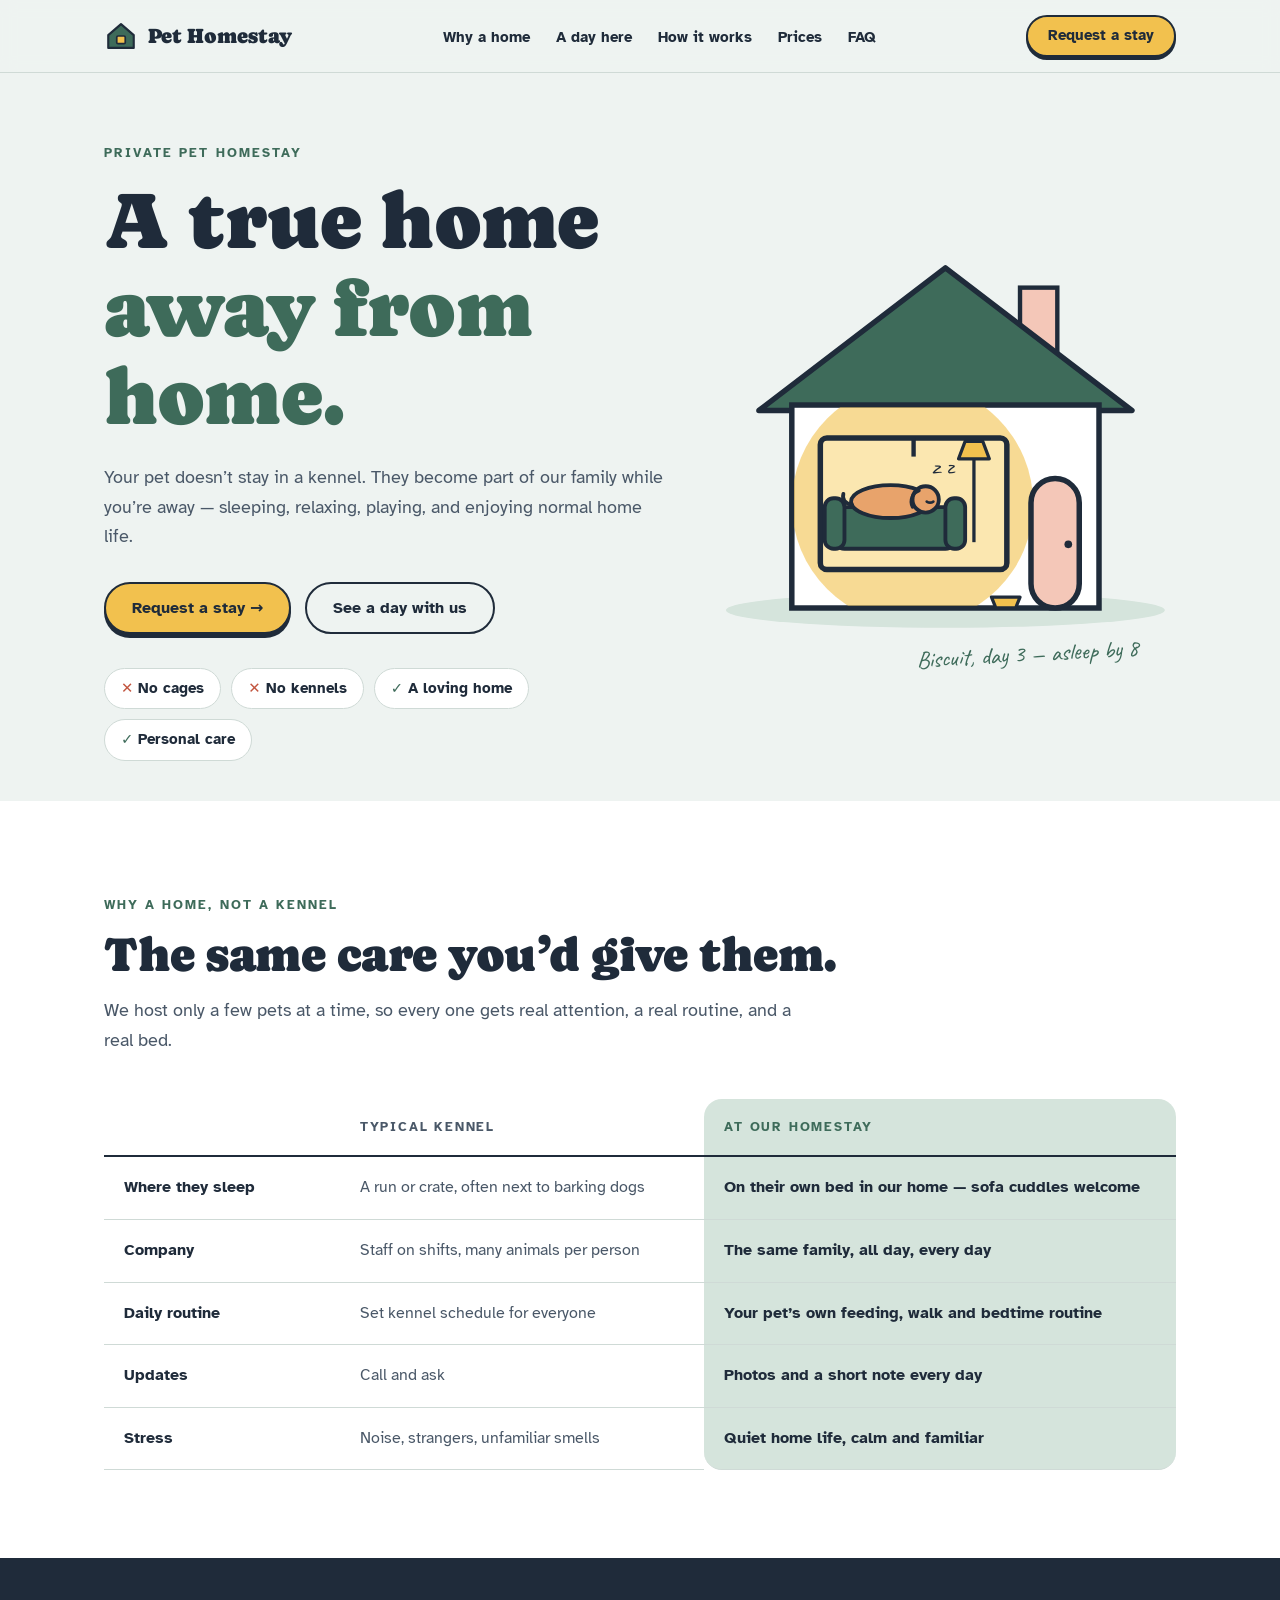
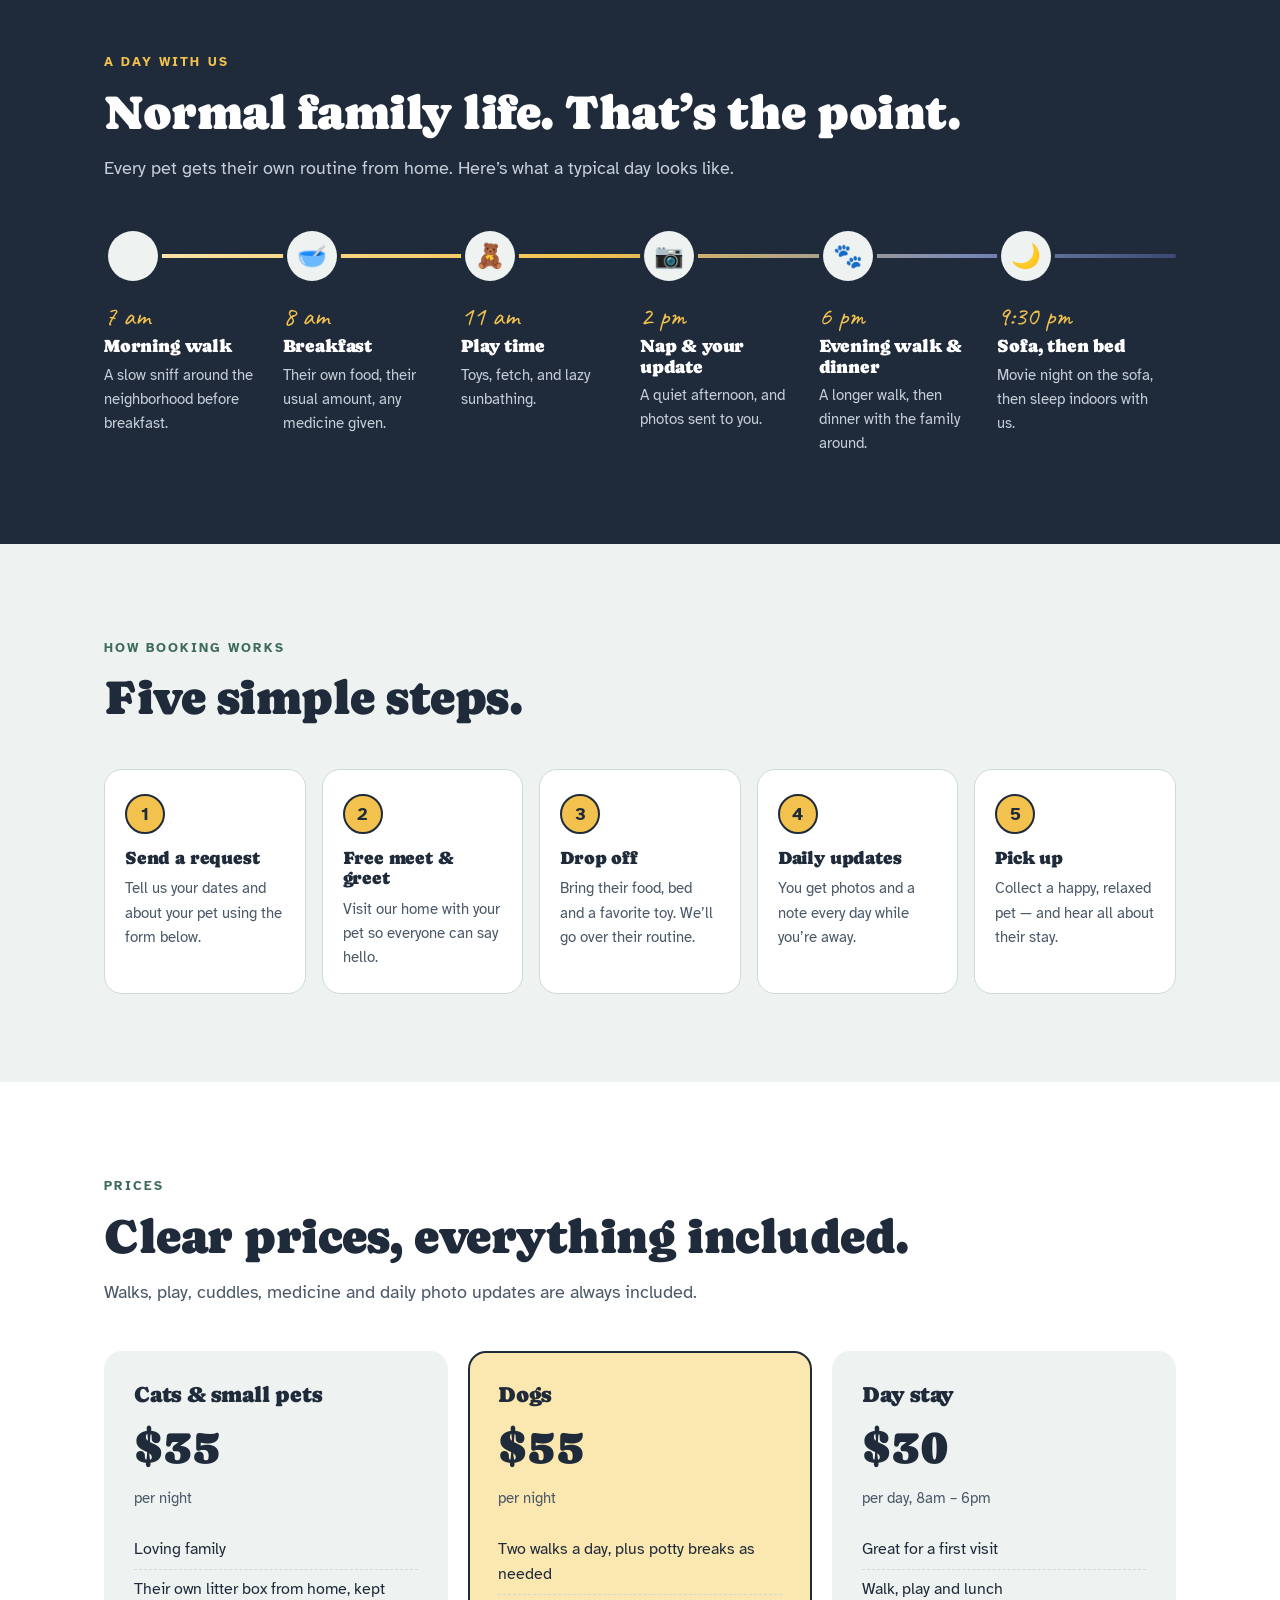
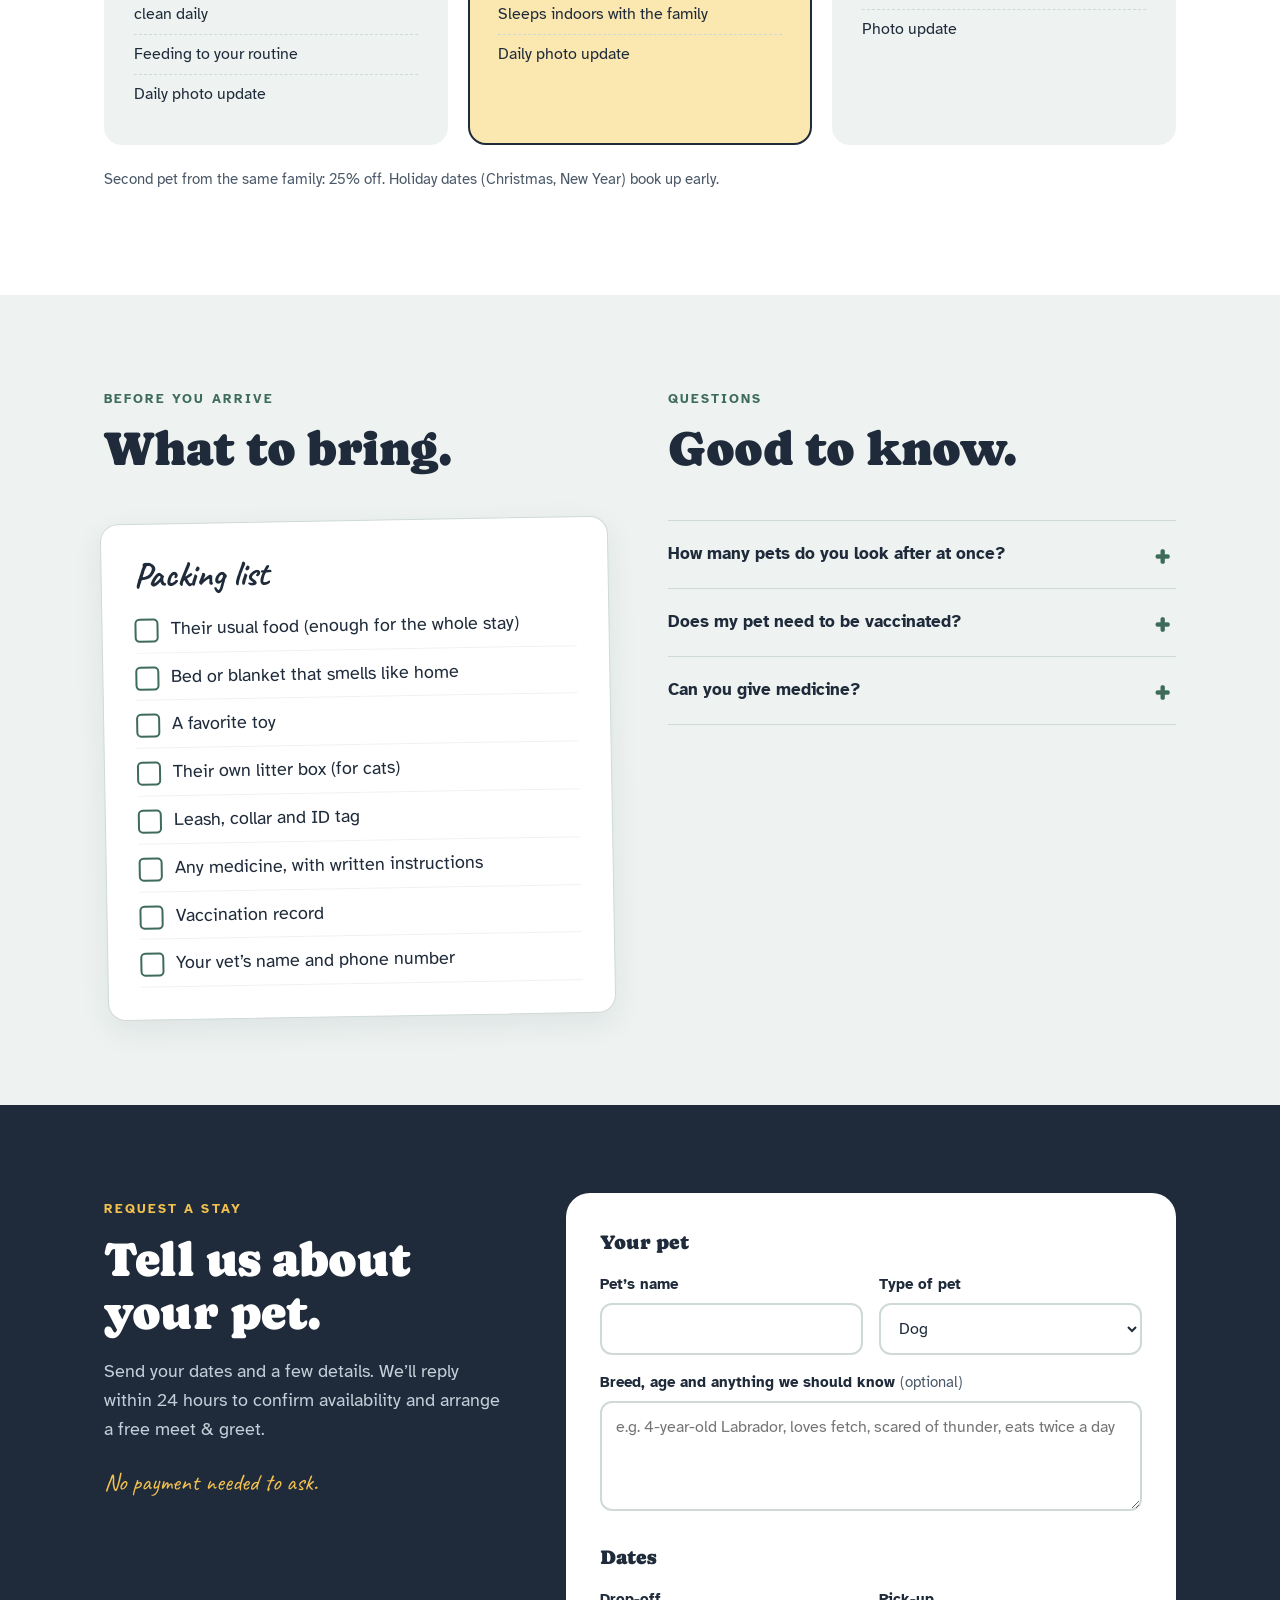
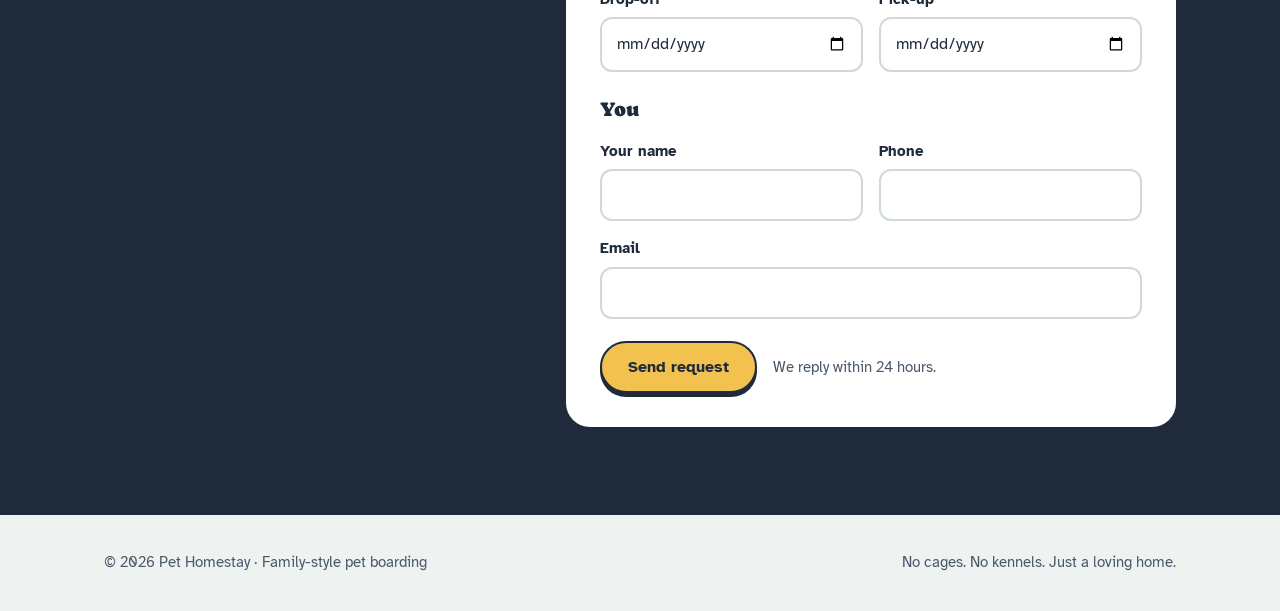
==== index.html @ 9603523a "Launch Pet Homestay website Co-Authored-By: Claude Opus 5 <noreply@anthropic.com>" ====
<!DOCTYPE html>
<html lang="en">
<head>
<meta charset="UTF-8">
<meta name="viewport" content="width=device-width, initial-scale=1">
<title>Private Pet Homestay — a true home away from home</title>
<meta name="description" content="Family-style pet boarding. No cages, no kennels — your pet stays in our home, sleeps on the sofa, and joins our family life while you're away.">
<link rel="preconnect" href="https://fonts.googleapis.com">
<link rel="preconnect" href="https://fonts.gstatic.com" crossorigin>
<link href="https://fonts.googleapis.com/css2?family=Caprasimo&family=Atkinson+Hyperlegible:ital,wght@0,400;0,700;1,400&family=Caveat:wght@500;700&display=swap" rel="stylesheet">
<style>
  :root {
    --mist: #EEF3F1;      /* page background, soft morning light */
    --white: #FFFFFF;
    --ink: #1F2B3A;       /* evening navy, text */
    --ink-soft: #4A5868;
    --lamp: #F2C14E;      /* warm lamp glow, the one bright accent */
    --lamp-soft: #FBE7B0;
    --sofa: #3E6B5A;      /* living-room green */
    --sofa-soft: #D5E4DC;
    --blush: #F4C7B8;
    --line: #CFDAD6;

    --display: "Caprasimo", Georgia, serif;
    --body: "Atkinson Hyperlegible", system-ui, sans-serif;
    --hand: "Caveat", cursive;

    --radius: 18px;
    --max: 1120px;
  }

  * { box-sizing: border-box; }
  html { scroll-behavior: smooth; }
  body {
    margin: 0;
    background: var(--mist);
    color: var(--ink);
    font-family: var(--body);
    font-size: 18px;
    line-height: 1.6;
    -webkit-font-smoothing: antialiased;
  }
  img, svg { display: block; max-width: 100%; }
  a { color: var(--sofa); }
  a:focus-visible, button:focus-visible, input:focus-visible, select:focus-visible,
  textarea:focus-visible, summary:focus-visible {
    outline: 3px solid var(--lamp);
    outline-offset: 3px;
    border-radius: 6px;
  }

  .wrap { max-width: var(--max); margin: 0 auto; padding: 0 24px; }

  h1, h2, h3 { font-family: var(--display); font-weight: 400; line-height: 1.1; margin: 0; letter-spacing: -0.01em; }
  h2 { font-size: clamp(2rem, 4.2vw, 3rem); }
  h3 { font-size: 1.35rem; }
  .eyebrow {
    display: inline-block;
    font-size: 0.8rem;
    font-weight: 700;
    letter-spacing: 0.16em;
    text-transform: uppercase;
    color: var(--sofa);
    margin-bottom: 14px;
  }
  .lede { font-size: 1.15rem; color: var(--ink-soft); max-width: 60ch; }
  .note { font-family: var(--hand); font-size: 1.5rem; color: var(--sofa); line-height: 1.2; }

  /* ---------- buttons ---------- */
  .btn {
    display: inline-flex; align-items: center; gap: 10px;
    font: 700 1rem/1 var(--body);
    padding: 16px 26px;
    border-radius: 999px;
    border: 2px solid var(--ink);
    text-decoration: none;
    cursor: pointer;
    transition: transform .15s ease, box-shadow .15s ease;
  }
  .btn-primary { background: var(--lamp); color: var(--ink); box-shadow: 0 4px 0 var(--ink); }
  .btn-primary:hover { transform: translateY(-2px); box-shadow: 0 6px 0 var(--ink); }
  .btn-primary:active { transform: translateY(2px); box-shadow: 0 2px 0 var(--ink); }
  .btn-quiet { background: transparent; color: var(--ink); }
  .btn-quiet:hover { background: var(--white); }

  /* ---------- nav ---------- */
  header.site {
    position: sticky; top: 0; z-index: 20;
    background: color-mix(in srgb, var(--mist) 92%, transparent);
    backdrop-filter: blur(8px);
    border-bottom: 1px solid var(--line);
  }
  .nav { display: flex; align-items: center; justify-content: space-between; height: 72px; gap: 16px; }
  .brand { display: flex; align-items: center; gap: 10px; text-decoration: none; color: var(--ink); }
  .brand-mark { width: 34px; height: 34px; }
  .brand-name { font-family: var(--display); font-size: 1.3rem; line-height: 1; }
  .nav-links { display: flex; gap: 26px; list-style: none; margin: 0; padding: 0; }
  .nav-links a { color: var(--ink); text-decoration: none; font-weight: 700; font-size: 0.95rem; }
  .nav-links a:hover { color: var(--sofa); }
  .nav .btn { padding: 11px 20px; font-size: 0.95rem; box-shadow: 0 3px 0 var(--ink); }

  /* ---------- hero ---------- */
  .hero { padding: 64px 0 40px; }
  .hero-grid { display: grid; grid-template-columns: 1.1fr 0.9fr; gap: 48px; align-items: center; }
  .hero h1 { font-size: clamp(2.6rem, 6.4vw, 5rem); margin-bottom: 22px; }
  .hero h1 em { font-style: normal; color: var(--sofa); }
  .hero .lede { margin: 0 0 30px; }
  .hero-actions { display: flex; flex-wrap: wrap; gap: 14px; margin-bottom: 34px; }
  .promises { display: flex; flex-wrap: wrap; gap: 10px; list-style: none; padding: 0; margin: 0; }
  .promises li {
    background: var(--white); border: 1px solid var(--line);
    border-radius: 999px; padding: 8px 16px; font-weight: 700; font-size: 0.92rem;
  }
  .promises li::before { content: "✕ "; color: #C2553F; }
  .promises li.yes::before { content: "✓ "; color: var(--sofa); }

  .house { position: relative; }
  .house svg { width: 100%; height: auto; }
  .house .caption {
    margin: 4px 8% 0 0; text-align: right;
    transform: rotate(-3deg);
  }
  .glow { animation: glow 5s ease-in-out infinite; }
  @keyframes glow { 0%,100% { opacity: .55; } 50% { opacity: .85; } }
  .smoke circle { animation: rise 6s linear infinite; opacity: 0; }
  .smoke circle:nth-child(2) { animation-delay: 2s; }
  .smoke circle:nth-child(3) { animation-delay: 4s; }
  @keyframes rise {
    0% { transform: translate(0, 0) scale(.6); opacity: 0; }
    20% { opacity: .5; }
    100% { transform: translate(14px, -60px) scale(1.4); opacity: 0; }
  }
  .breath { transform-origin: 50% 100%; transform-box: fill-box; animation: breath 3.4s ease-in-out infinite; }
  @keyframes breath { 0%,100% { transform: scaleY(1); } 50% { transform: scaleY(1.05); } }

  /* ---------- sections ---------- */
  section { padding: 88px 0; scroll-margin-top: 72px; }
  .section-head { margin-bottom: 44px; }
  .section-head .lede { margin-top: 14px; }
  .band-white { background: var(--white); }
  .band-ink { background: var(--ink); color: var(--mist); }
  .band-ink .eyebrow { color: var(--lamp); }
  .band-ink .lede { color: #C4CFD9; }

  /* kennel vs home comparison */
  .compare { width: 100%; border-collapse: separate; border-spacing: 0; font-size: 1rem; }
  .compare th, .compare td { padding: 18px 20px; text-align: left; vertical-align: top; border-bottom: 1px solid var(--line); }
  .compare thead th { font-size: 0.8rem; letter-spacing: .14em; text-transform: uppercase; color: var(--ink-soft); border-bottom: 2px solid var(--ink); }
  .compare thead th.us { color: var(--sofa); }
  .compare tbody th { font-weight: 700; width: 22%; }
  .compare td.them { color: var(--ink-soft); width: 34%; }
  .compare td.us { background: var(--sofa-soft); font-weight: 700; }
  .compare tr:last-child td.us { border-radius: 0 0 var(--radius) var(--radius); }
  .compare thead th.us { background: var(--sofa-soft); border-radius: var(--radius) var(--radius) 0 0; }

  /* a day here — timeline */
  .day { position: relative; list-style: none; margin: 0; padding: 0; display: grid; grid-template-columns: repeat(6, 1fr); gap: 0; }
  .day::before {
    content: ""; position: absolute; left: 0; right: 0; top: 27px; height: 4px;
    background: linear-gradient(90deg, var(--lamp-soft), var(--lamp) 45%, #7C8BB5 80%, #3B4A73);
    border-radius: 4px;
  }
  .day li { position: relative; padding: 0 14px 0 0; }
  .day .dot {
    width: 58px; height: 58px; border-radius: 50%;
    background: var(--ink); border: 4px solid var(--ink);
    display: grid; place-items: center; font-size: 1.5rem; position: relative; z-index: 1;
    margin-bottom: 18px;
  }
  .day .dot span { width: 100%; height: 100%; border-radius: 50%; background: var(--mist); display: grid; place-items: center; }
  .day time { display: block; font-family: var(--hand); font-size: 1.7rem; color: var(--lamp); line-height: 1; margin-bottom: 6px; }
  .day h3 { font-size: 1.15rem; margin-bottom: 6px; color: var(--white); }
  .day p { margin: 0; font-size: 0.95rem; color: #C4CFD9; }

  /* steps */
  .steps { list-style: none; margin: 0; padding: 0; display: grid; grid-template-columns: repeat(5, 1fr); gap: 16px; counter-reset: step; }
  .steps li {
    counter-increment: step;
    background: var(--white); border: 1px solid var(--line); border-radius: var(--radius);
    padding: 24px 20px;
  }
  .steps li::before {
    content: counter(step);
    display: grid; place-items: center;
    width: 36px; height: 36px; border-radius: 50%;
    background: var(--lamp); border: 2px solid var(--ink);
    font-weight: 700; margin-bottom: 14px;
  }
  .steps h3 { font-size: 1.15rem; margin-bottom: 8px; }
  .steps p { margin: 0; font-size: 0.95rem; color: var(--ink-soft); }

  /* pricing */
  .prices { display: grid; grid-template-columns: repeat(3, 1fr); gap: 20px; }
  .price {
    background: var(--mist); border-radius: var(--radius); padding: 30px 28px;
    border: 2px solid transparent;
  }
  .price.featured { background: var(--lamp-soft); border-color: var(--ink); }
  .price h3 { margin-bottom: 6px; }
  .price .amount { font-family: var(--display); font-size: 3rem; line-height: 1; margin: 16px 0 4px; }
  .price .per { color: var(--ink-soft); font-size: 0.95rem; }
  .price ul { padding: 0; margin: 20px 0 0; list-style: none; font-size: 0.97rem; }
  .price li { padding: 7px 0; border-top: 1px dashed var(--line); }
  .price li:first-child { border-top: 0; }
  .price-foot { margin-top: 22px; color: var(--ink-soft); font-size: 0.95rem; }

  /* packing + faq */
  .two-col { display: grid; grid-template-columns: 1fr 1fr; gap: 56px; align-items: start; }
  .pack {
    background: var(--white); border-radius: var(--radius); padding: 32px;
    border: 1px solid var(--line);
    transform: rotate(-1deg);
    box-shadow: 0 10px 30px rgba(31,43,58,.08);
  }
  .pack h3 { font-family: var(--hand); font-size: 2.2rem; font-weight: 700; margin-bottom: 10px; }
  .pack ul { list-style: none; padding: 0; margin: 0; }
  .pack li { display: flex; gap: 12px; padding: 9px 0; border-bottom: 1px solid var(--mist); }
  .pack li::before { content: ""; flex: none; width: 20px; height: 20px; margin-top: 4px; border: 2px solid var(--sofa); border-radius: 5px; }

  details { border-bottom: 1px solid var(--line); }
  details:first-of-type { border-top: 1px solid var(--line); }
  summary {
    list-style: none; cursor: pointer; padding: 20px 40px 20px 0; position: relative;
    font-weight: 700; font-size: 1.05rem;
  }
  summary::-webkit-details-marker { display: none; }
  summary::after {
    content: "+"; position: absolute; right: 6px; top: 14px;
    font-family: var(--display); font-size: 1.7rem; color: var(--sofa); transition: transform .2s;
  }
  details[open] summary::after { transform: rotate(45deg); }
  details p { margin: 0 0 20px; color: var(--ink-soft); }

  /* booking form */
  .book-grid { display: grid; grid-template-columns: 0.8fr 1.2fr; gap: 56px; align-items: start; }
  .book-aside p { color: #C4CFD9; }
  form.request {
    background: var(--white); color: var(--ink);
    border-radius: 24px; padding: 34px;
  }
  fieldset { border: 0; padding: 0; margin: 0 0 22px; }
  legend { font-family: var(--display); font-size: 1.25rem; margin-bottom: 14px; padding: 0; }
  .fields { display: grid; grid-template-columns: 1fr 1fr; gap: 16px; }
  .fields .full { grid-column: 1 / -1; }
  label { display: block; font-weight: 700; font-size: 0.92rem; margin-bottom: 6px; }
  label .opt { font-weight: 400; color: var(--ink-soft); }
  input, select, textarea {
    width: 100%; font: 400 1rem/1.4 var(--body); color: var(--ink);
    padding: 13px 14px; border: 2px solid var(--line); border-radius: 12px; background: var(--white);
  }
  input:hover, select:hover, textarea:hover { border-color: #AFC0BA; }
  input:focus, select:focus, textarea:focus { border-color: var(--sofa); outline: none; }
  textarea { min-height: 110px; resize: vertical; }
  .form-foot { display: flex; flex-wrap: wrap; align-items: center; gap: 16px; }
  .form-foot small { color: var(--ink-soft); }
  .error { color: #B23A25; font-size: 0.9rem; margin-top: 6px; display: none; }
  .invalid .error { display: block; }
  .invalid input { border-color: #B23A25; }
  .send-error { color: #B23A25; font-weight: 700; margin: 14px 0 0; }
  .send-error:empty { display: none; }
  .btn:disabled { opacity: .6; cursor: wait; }
  .sent { display: none; text-align: center; padding: 30px 10px; }
  .sent h3 { font-size: 1.8rem; margin-bottom: 10px; }
  .sent p { color: var(--ink-soft); }

  footer.site { padding: 36px 0; font-size: 0.92rem; color: var(--ink-soft); }
  .foot { display: flex; flex-wrap: wrap; justify-content: space-between; gap: 12px; }

  /* ---------- responsive ---------- */
  @media (max-width: 960px) {
    .nav-links { display: none; }
    .hero-grid, .two-col, .book-grid { grid-template-columns: 1fr; }
    .house { max-width: 460px; margin: 0 auto; }
    .steps { grid-template-columns: 1fr 1fr; }
    .prices { grid-template-columns: 1fr; }
    .day { grid-template-columns: 1fr; gap: 26px; }
    .day::before { left: 27px; right: auto; top: 0; bottom: 0; width: 4px; height: auto;
      background: linear-gradient(180deg, var(--lamp-soft), var(--lamp) 45%, #7C8BB5 80%, #3B4A73); }
    .day li { display: grid; grid-template-columns: 58px 1fr; column-gap: 20px; padding: 0; }
    .day .dot { grid-row: span 3; margin: 0; }
  }
  @media (max-width: 620px) {
    body { font-size: 17px; }
    .wrap { padding: 0 16px; }
    section { padding: 64px 0; }
    .hero { padding-top: 40px; }
    .steps { grid-template-columns: 1fr; }
    .fields { grid-template-columns: 1fr; }
    form.request { padding: 24px 18px; }
    .nav .btn { padding: 10px 16px; }
    .brand-name { font-size: 1.1rem; }
    .compare thead { display: none; }
    .compare, .compare tbody, .compare tr, .compare th, .compare td { display: block; width: 100% !important; }
    .compare tr { margin-bottom: 16px; border: 1px solid var(--line); border-radius: var(--radius); overflow: hidden; background: var(--white); }
    .compare tbody th { border-bottom: 0; padding-bottom: 4px; }
    .compare td { border-bottom: 0; padding-top: 8px; padding-bottom: 12px; }
    .compare td.them::before { content: "Kennel: "; font-weight: 700; }
    .compare td.us::before { content: "With us: "; }
    .compare tr:last-child td.us { border-radius: 0; }
  }
  @media (prefers-reduced-motion: reduce) {
    *, *::before, *::after { animation: none !important; transition: none !important; }
    html { scroll-behavior: auto; }
  }
</style>
</head>
<body>

<header class="site">
  <div class="wrap nav">
    <a class="brand" href="#top" aria-label="Private Pet Homestay, home">
      <svg class="brand-mark" viewBox="0 0 40 40" aria-hidden="true">
        <path d="M5 19 20 6l15 13v15H5z" fill="#3E6B5A" stroke="#1F2B3A" stroke-width="2.5" stroke-linejoin="round"/>
        <rect x="15" y="20" width="10" height="9" rx="1.5" fill="#F2C14E" stroke="#1F2B3A" stroke-width="2"/>
      </svg>
      <span class="brand-name">Pet Homestay</span>
    </a>
    <ul class="nav-links">
      <li><a href="#difference">Why a home</a></li>
      <li><a href="#day">A day here</a></li>
      <li><a href="#how">How it works</a></li>
      <li><a href="#prices">Prices</a></li>
      <li><a href="#faq">FAQ</a></li>
    </ul>
    <a class="btn btn-primary" href="#book">Request a stay</a>
  </div>
</header>

<main id="top">

  <!-- HERO -->
  <section class="hero">
    <div class="wrap hero-grid">
      <div>
        <span class="eyebrow">Private pet homestay</span>
        <h1>A true home <em>away from home.</em></h1>
        <p class="lede">Your pet doesn’t stay in a kennel. They become part of our family while you’re away — sleeping, relaxing, playing, and enjoying normal home life.</p>
        <div class="hero-actions">
          <a class="btn btn-primary" href="#book">Request a stay →</a>
          <a class="btn btn-quiet" href="#day">See a day with us</a>
        </div>
        <ul class="promises" aria-label="Our promises">
          <li>No cages</li>
          <li>No kennels</li>
          <li class="yes">A loving home</li>
          <li class="yes">Personal care</li>
        </ul>
      </div>

      <div class="house">
        <svg viewBox="0 0 420 380" role="img" aria-label="Illustration of a house at dusk with a lit window, and a dog asleep on the sofa inside">
          <!-- ground -->
          <ellipse cx="210" cy="352" rx="200" ry="16" fill="#D5E4DC"/>
          <!-- chimney + smoke -->
          <rect x="278" y="58" width="34" height="70" fill="#F4C7B8" stroke="#1F2B3A" stroke-width="4"/>
          <g class="smoke" fill="#FFFFFF">
            <circle cx="295" cy="46" r="10"/>
            <circle cx="295" cy="46" r="10"/>
            <circle cx="295" cy="46" r="10"/>
          </g>
          <!-- roof -->
          <path d="M40 170 210 40l170 130z" fill="#3E6B5A" stroke="#1F2B3A" stroke-width="5" stroke-linejoin="round"/>
          <!-- walls -->
          <rect x="70" y="165" width="280" height="185" fill="#FFFFFF" stroke="#1F2B3A" stroke-width="5"/>
          <!-- lamp glow -->
          <clipPath id="walls"><rect x="72" y="167" width="276" height="181"/></clipPath>
          <circle class="glow" clip-path="url(#walls)" cx="180" cy="255" r="110" fill="#F2C14E" opacity=".6"/>
          <!-- big window -->
          <rect x="96" y="195" width="170" height="120" rx="6" fill="#FBE7B0" stroke="#1F2B3A" stroke-width="5"/>
          <!-- lamp -->
          <line x1="236" y1="215" x2="236" y2="290" stroke="#1F2B3A" stroke-width="3"/>
          <path d="M222 214h28l-6-16h-16z" fill="#F2C14E" stroke="#1F2B3A" stroke-width="3" stroke-linejoin="round"/>
          <!-- sofa -->
          <rect x="108" y="258" width="112" height="38" rx="10" fill="#3E6B5A" stroke="#1F2B3A" stroke-width="3.5"/>
          <rect x="100" y="250" width="18" height="46" rx="8" fill="#3E6B5A" stroke="#1F2B3A" stroke-width="3.5"/>
          <rect x="210" y="250" width="18" height="46" rx="8" fill="#3E6B5A" stroke="#1F2B3A" stroke-width="3.5"/>
          <!-- sleeping dog -->
          <g class="breath">
            <ellipse cx="160" cy="253" rx="36" ry="15" fill="#E8A36B" stroke="#1F2B3A" stroke-width="3.5"/>
            <circle cx="192" cy="251" r="12" fill="#E8A36B" stroke="#1F2B3A" stroke-width="3.5"/>
            <path d="M186 243c-6 2-9 9-6 15" fill="none" stroke="#1F2B3A" stroke-width="3" stroke-linecap="round"/>
            <path d="M193 253q3 2 6 0" fill="none" stroke="#1F2B3A" stroke-width="2.5" stroke-linecap="round"/>
            <path d="M125 256q-10 -2 -8 -10" fill="none" stroke="#1F2B3A" stroke-width="3.5" stroke-linecap="round"/>
          </g>
          <text x="198" y="228" font-family="Caveat, cursive" font-size="22" fill="#1F2B3A">z z</text>
          <!-- window frame cross -->
          <line x1="181" y1="195" x2="181" y2="212" stroke="#1F2B3A" stroke-width="4"/>
          <!-- door -->
          <rect x="288" y="232" width="44" height="118" rx="22" fill="#F4C7B8" stroke="#1F2B3A" stroke-width="5"/>
          <circle cx="322" cy="292" r="3.5" fill="#1F2B3A"/>
          <!-- little bowl by the door -->
          <path d="M252 340h26l-4 10h-18z" fill="#F2C14E" stroke="#1F2B3A" stroke-width="3" stroke-linejoin="round"/>
        </svg>
        <p class="note caption">Biscuit, day 3 — asleep by 8</p>
      </div>
    </div>
  </section>

  <!-- DIFFERENCE -->
  <section id="difference" class="band-white">
    <div class="wrap">
      <div class="section-head">
        <span class="eyebrow">Why a home, not a kennel</span>
        <h2>The same care you’d give them.</h2>
        <p class="lede">We host only a few pets at a time, so every one gets real attention, a real routine, and a real bed.</p>
      </div>
      <table class="compare">
        <thead>
          <tr><th scope="col"></th><th scope="col">Typical kennel</th><th scope="col" class="us">At our homestay</th></tr>
        </thead>
        <tbody>
          <tr><th scope="row">Where they sleep</th><td class="them">A run or crate, often next to barking dogs</td><td class="us">On their own bed in our home — sofa cuddles welcome</td></tr>
          <tr><th scope="row">Company</th><td class="them">Staff on shifts, many animals per person</td><td class="us">The same family, all day, every day</td></tr>
          <tr><th scope="row">Daily routine</th><td class="them">Set kennel schedule for everyone</td><td class="us">Your pet’s own feeding, walk and bedtime routine</td></tr>
          <tr><th scope="row">Updates</th><td class="them">Call and ask</td><td class="us">Photos and a short note every day</td></tr>
          <tr><th scope="row">Stress</th><td class="them">Noise, strangers, unfamiliar smells</td><td class="us">Quiet home life, calm and familiar</td></tr>
        </tbody>
      </table>
    </div>
  </section>

  <!-- A DAY HERE -->
  <section id="day" class="band-ink">
    <div class="wrap">
      <div class="section-head">
        <span class="eyebrow">A day with us</span>
        <h2 style="color:#fff">Normal family life. That’s the point.</h2>
        <p class="lede">Every pet gets their own routine from home. Here’s what a typical day looks like.</p>
      </div>
      <ol class="day">
        <li><div class="dot"><span aria-hidden="true">☀️</span></div><time>7 am</time><h3>Morning walk</h3><p>A slow sniff around the neighborhood before breakfast.</p></li>
        <li><div class="dot"><span aria-hidden="true">🥣</span></div><time>8 am</time><h3>Breakfast</h3><p>Their own food, their usual amount, any medicine given.</p></li>
        <li><div class="dot"><span aria-hidden="true">🧸</span></div><time>11 am</time><h3>Play time</h3><p>Toys, fetch, and lazy sunbathing.</p></li>
        <li><div class="dot"><span aria-hidden="true">📷</span></div><time>2 pm</time><h3>Nap & your update</h3><p>A quiet afternoon, and photos sent to you.</p></li>
        <li><div class="dot"><span aria-hidden="true">🐾</span></div><time>6 pm</time><h3>Evening walk & dinner</h3><p>A longer walk, then dinner with the family around.</p></li>
        <li><div class="dot"><span aria-hidden="true">🌙</span></div><time>9:30 pm</time><h3>Sofa, then bed</h3><p>Movie night on the sofa, then sleep indoors with us.</p></li>
      </ol>
    </div>
  </section>

  <!-- HOW IT WORKS -->
  <section id="how">
    <div class="wrap">
      <div class="section-head">
        <span class="eyebrow">How booking works</span>
        <h2>Five simple steps.</h2>
      </div>
      <ol class="steps">
        <li><h3>Send a request</h3><p>Tell us your dates and about your pet using the form below.</p></li>
        <li><h3>Free meet & greet</h3><p>Visit our home with your pet so everyone can say hello.</p></li>
        <li><h3>Drop off</h3><p>Bring their food, bed and a favorite toy. We’ll go over their routine.</p></li>
        <li><h3>Daily updates</h3><p>You get photos and a note every day while you’re away.</p></li>
        <li><h3>Pick up</h3><p>Collect a happy, relaxed pet — and hear all about their stay.</p></li>
      </ol>
    </div>
  </section>

  <!-- PRICES -->
  <section id="prices" class="band-white">
    <div class="wrap">
      <div class="section-head">
        <span class="eyebrow">Prices</span>
        <h2>Clear prices, everything included.</h2>
        <p class="lede">Walks, play, cuddles, medicine and daily photo updates are always included.</p>
      </div>
      <div class="prices">
        <div class="price">
          <h3>Cats & small pets</h3>
          <p class="amount">$35</p>
          <p class="per">per night</p>
          <ul>
            <li>Loving family</li>
            <li>Their own litter box from home, kept clean daily</li>
            <li>Feeding to your routine</li>
            <li>Daily photo update</li>
          </ul>
        </div>
        <div class="price featured">
          <h3>Dogs</h3>
          <p class="amount">$55</p>
          <p class="per">per night</p>
          <ul>
            <li>Two walks a day, plus potty breaks as needed</li>
            <li>Sleeps indoors with the family</li>
            <li>Daily photo update</li>
          </ul>
        </div>
        <div class="price">
          <h3>Day stay</h3>
          <p class="amount">$30</p>
          <p class="per">per day, 8am – 6pm</p>
          <ul>
            <li>Great for a first visit</li>
            <li>Walk, play and lunch</li>
            <li>Photo update</li>
          </ul>
        </div>
      </div>
      <p class="price-foot">Second pet from the same family: 25% off. Holiday dates (Christmas, New Year) book up early.</p>
    </div>
  </section>

  <!-- PACKING + FAQ -->
  <section id="faq">
    <div class="wrap two-col">
      <div>
        <div class="section-head">
          <span class="eyebrow">Before you arrive</span>
          <h2>What to bring.</h2>
        </div>
        <div class="pack">
          <h3>Packing list</h3>
          <ul>
            <li>Their usual food (enough for the whole stay)</li>
            <li>Bed or blanket that smells like home</li>
            <li>A favorite toy</li>
            <li>Their own litter box (for cats)</li>
            <li>Leash, collar and ID tag</li>
            <li>Any medicine, with written instructions</li>
            <li>Vaccination record</li>
            <li>Your vet’s name and phone number</li>
          </ul>
        </div>
      </div>

      <div>
        <div class="section-head">
          <span class="eyebrow">Questions</span>
          <h2>Good to know.</h2>
        </div>
        <details>
          <summary>How many pets do you look after at once?</summary>
          <p>Only a few, so each pet gets proper attention. We never overbook, which is why dates can fill up quickly.</p>
        </details>
        <details>
          <summary>Does my pet need to be vaccinated?</summary>
          <p>Yes. Dogs and cats need up-to-date core vaccines. Please bring the record to the meet & greet.</p>
        </details>
        <details>
          <summary>Can you give medicine?</summary>
          <p>Yes — tablets, drops and most routine medicine. Write down the dose and times and we’ll follow them exactly.</p>
        </details>
      </div>
    </div>
  </section>

  <!-- BOOK -->
  <section id="book" class="band-ink">
    <div class="wrap book-grid">
      <div class="book-aside">
        <span class="eyebrow">Request a stay</span>
        <h2 style="color:#fff">Tell us about your pet.</h2>
        <p>Send your dates and a few details. We’ll reply within 24 hours to confirm availability and arrange a free meet & greet.</p>
        <p class="note" style="color:var(--lamp)">No payment needed to ask.</p>
      </div>

      <form class="request" id="request-form" action="https://formspree.io/f/mzezzyql" method="POST" novalidate>
        <input type="hidden" name="_subject" id="fs-subject" value="New stay request">
        <input type="text" name="_gotcha" tabindex="-1" autocomplete="off" aria-hidden="true" style="position:absolute;left:-9999px">
        <div id="form-body">
          <fieldset>
            <legend>Your pet</legend>
            <div class="fields">
              <div><label for="pet-name">Pet’s name</label><input id="pet-name" name="Pet name" required autocomplete="off"><p class="error">Please add your pet’s name.</p></div>
              <div><label for="pet-type">Type of pet</label>
                <select id="pet-type" name="Pet type">
                  <option>Dog</option><option>Cat</option><option>Rabbit / small pet</option><option>Other</option>
                </select>
              </div>
              <div class="full"><label for="pet-about">Breed, age and anything we should know <span class="opt">(optional)</span></label>
                <textarea id="pet-about" name="About the pet" placeholder="e.g. 4-year-old Labrador, loves fetch, scared of thunder, eats twice a day"></textarea></div>
            </div>
          </fieldset>
          <fieldset>
            <legend>Dates</legend>
            <div class="fields">
              <div><label for="date-in">Drop-off</label><input id="date-in" name="Drop-off" type="date" required><p class="error">Choose a drop-off date.</p></div>
              <div><label for="date-out">Pick-up</label><input id="date-out" name="Pick-up" type="date" required><p class="error">Choose a pick-up date on or after drop-off.</p></div>
            </div>
          </fieldset>
          <fieldset>
            <legend>You</legend>
            <div class="fields">
              <div><label for="owner-name">Your name</label><input id="owner-name" name="Owner name" required autocomplete="name"><p class="error">Please add your name.</p></div>
              <div><label for="owner-phone">Phone</label><input id="owner-phone" name="Phone" type="tel" required autocomplete="tel"><p class="error">Please add a phone number.</p></div>
              <div class="full"><label for="owner-email">Email</label><input id="owner-email" name="email" type="email" required autocomplete="email"><p class="error">Please add a valid email address.</p></div>
            </div>
          </fieldset>
          <div class="form-foot">
            <button class="btn btn-primary" type="submit" id="send-btn">Send request</button>
            <small>We reply within 24 hours.</small>
          </div>
          <p class="send-error" id="send-error" role="alert"></p>
        </div>
        <div class="sent" id="form-sent" role="status" aria-live="polite">
          <h3>Request sent</h3>
          <p>Thanks! We’ve got your request and will reply within 24 hours to confirm availability and set up a meet &amp; greet.</p>
        </div>
      </form>
    </div>
  </section>
</main>

<footer class="site">
  <div class="wrap foot">
    <span>© <span id="year"></span> Pet Homestay · Family-style pet boarding</span>
    <span>No cages. No kennels. Just a loving home.</span>
  </div>
</footer>

<script>
  document.getElementById("year").textContent = new Date().getFullYear();

  const form = document.getElementById("request-form");
  const dateIn = document.getElementById("date-in");
  const dateOut = document.getElementById("date-out");
  const today = new Date().toISOString().split("T")[0];
  dateIn.min = today;
  dateOut.min = today;
  dateIn.addEventListener("change", () => { dateOut.min = dateIn.value || today; });

  form.addEventListener("submit", async (e) => {
    e.preventDefault();
    let firstBad = null;
    form.querySelectorAll("input[required]").forEach((input) => {
      let ok = input.checkValidity() && input.value.trim() !== "";
      if (input === dateOut && ok && dateIn.value && dateOut.value < dateIn.value) ok = false;
      input.parentElement.classList.toggle("invalid", !ok);
      if (!ok && !firstBad) firstBad = input;
    });
    if (firstBad) { firstBad.focus(); return; }

    const pet = document.getElementById("pet-name").value.trim();
    document.getElementById("fs-subject").value = `Stay request for ${pet}: ${dateIn.value} to ${dateOut.value}`;

    const btn = document.getElementById("send-btn");
    const sendError = document.getElementById("send-error");
    btn.disabled = true;
    btn.textContent = "Sending…";
    sendError.textContent = "";

    try {
      const res = await fetch(form.action, {
        method: "POST",
        body: new FormData(form),
        headers: { Accept: "application/json" }
      });
      if (!res.ok) {
        const data = await res.json().catch(() => ({}));
        throw new Error(data.errors ? data.errors.map((err) => err.message).join(" ") : "");
      }
      document.getElementById("form-body").style.display = "none";
      document.getElementById("form-sent").style.display = "block";
    } catch (err) {
      sendError.textContent = "Your request didn’t send. Check your connection and press Send request again." +
        (err.message ? " (" + err.message + ")" : "");
      btn.disabled = false;
      btn.textContent = "Send request";
    }
  });

  form.addEventListener("input", (e) => {
    if (e.target.parentElement.classList.contains("invalid") && e.target.checkValidity()) {
      e.target.parentElement.classList.remove("invalid");
    }
  });
</script>
</body>
</html>
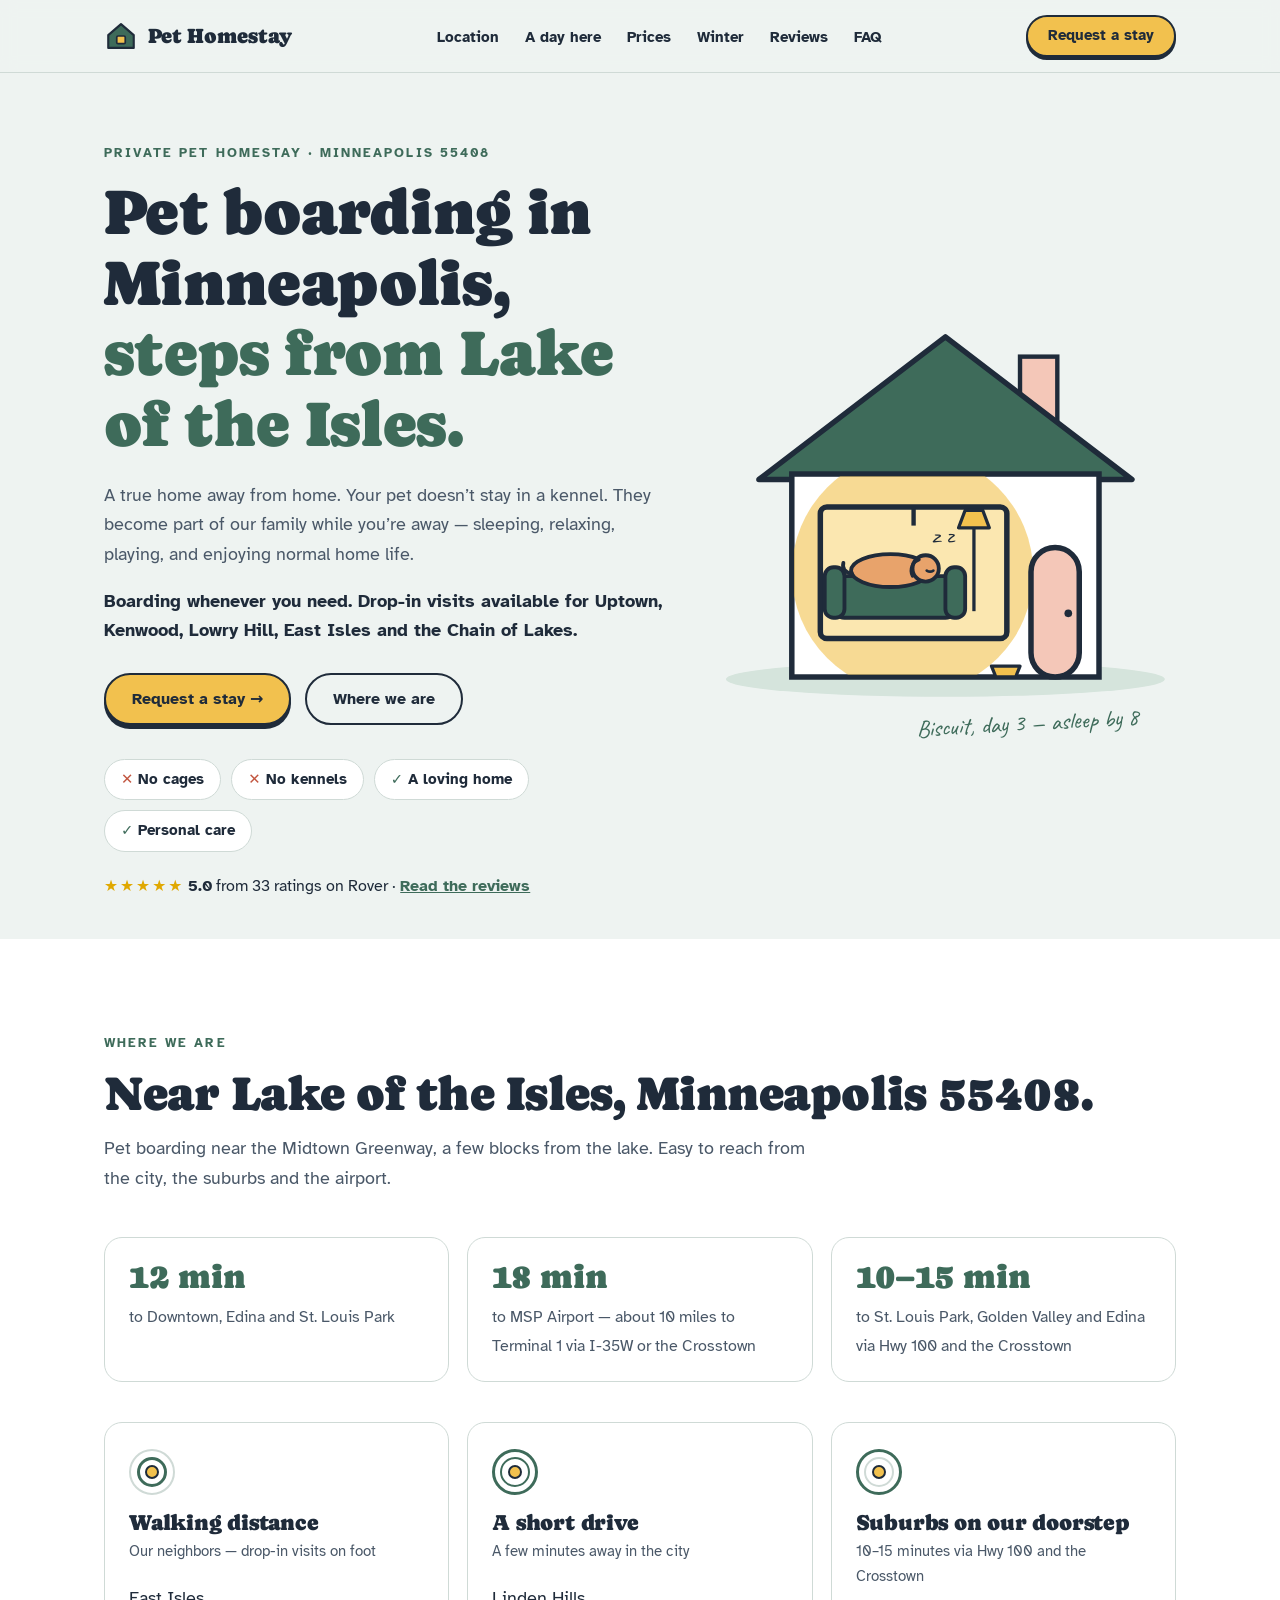
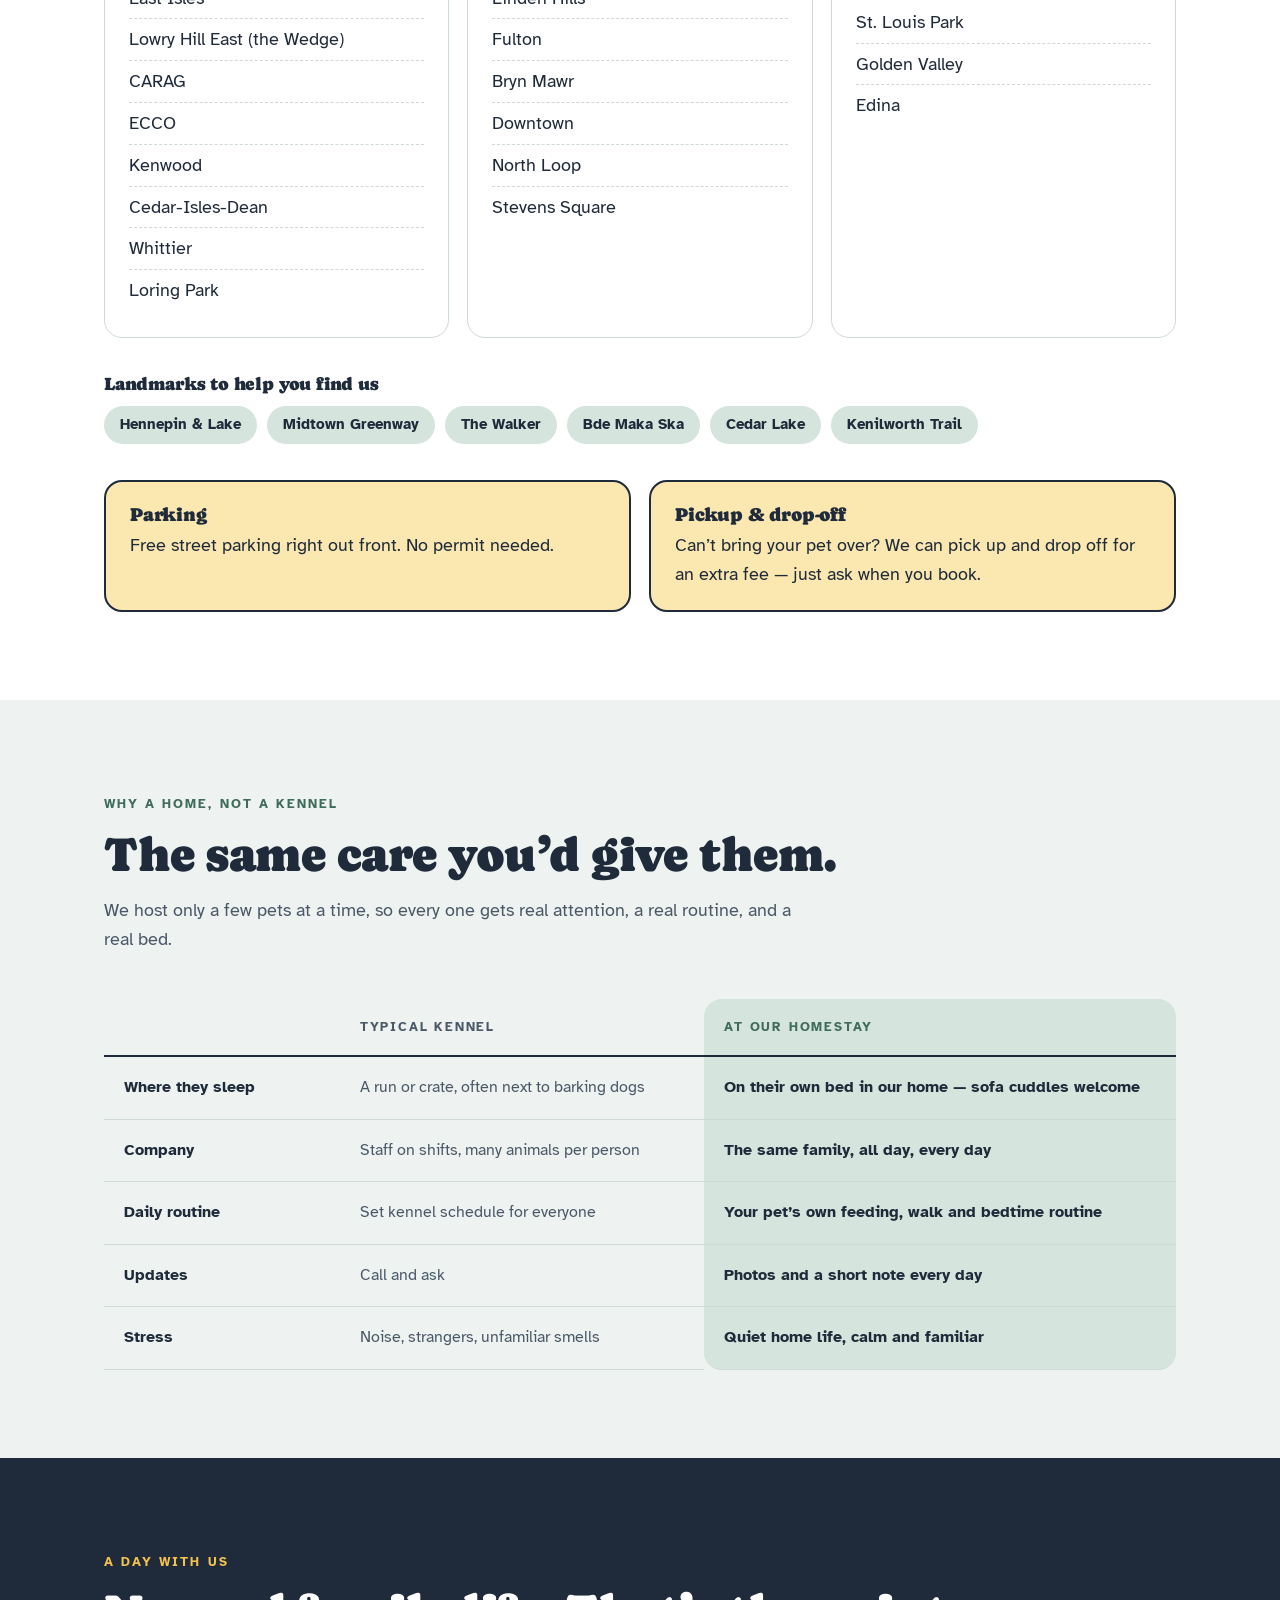
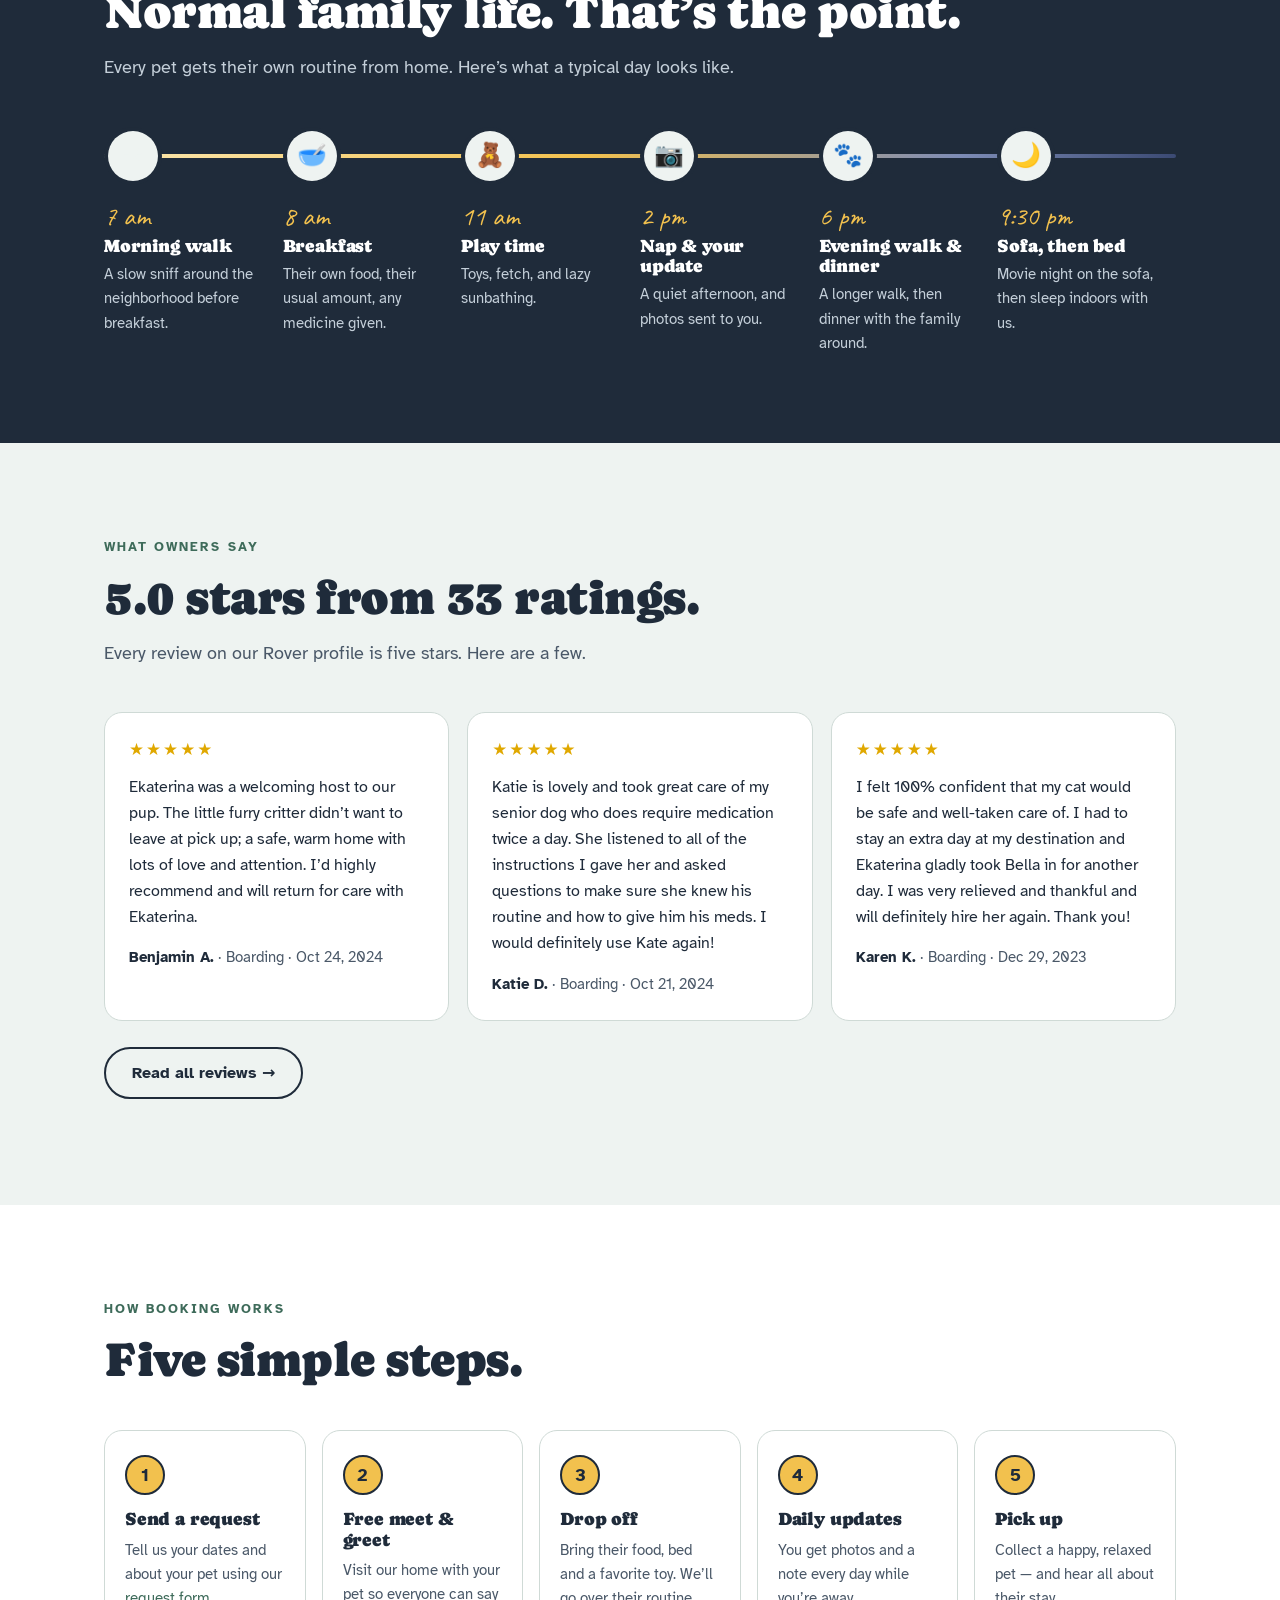
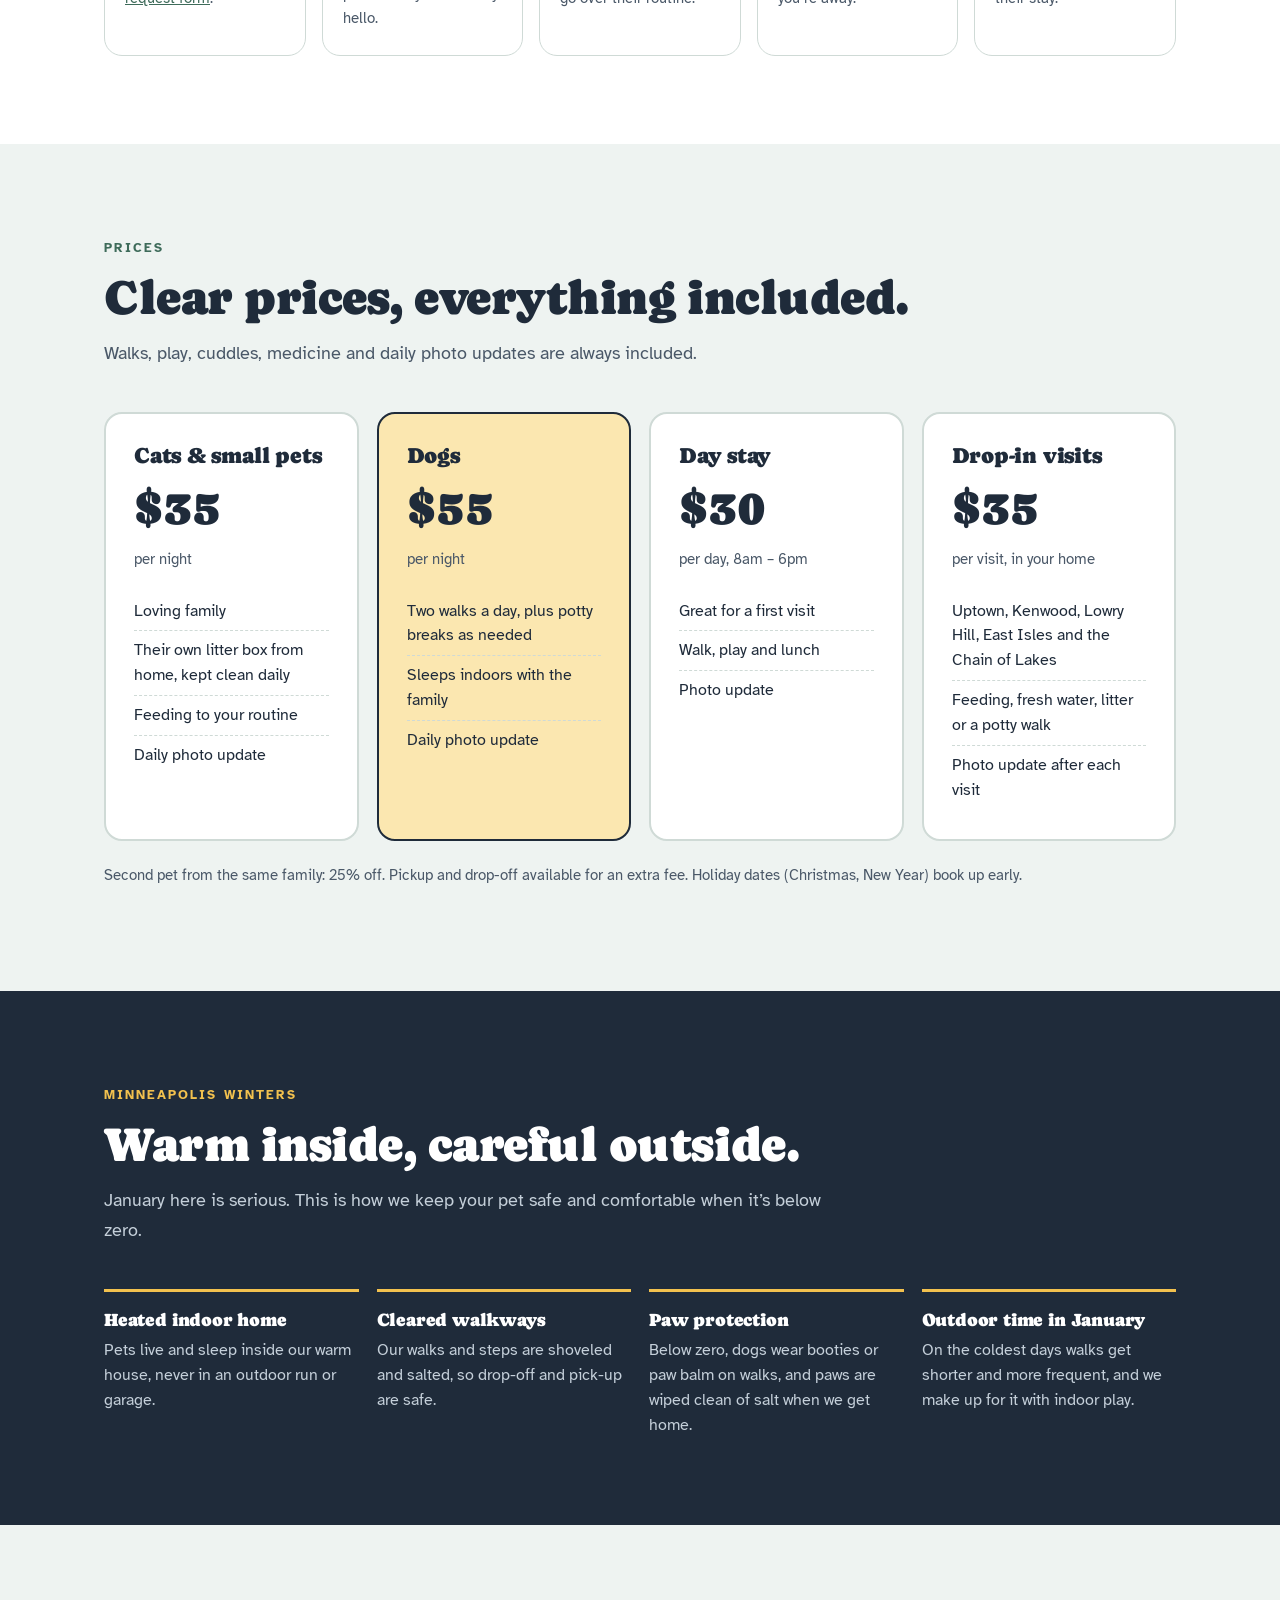
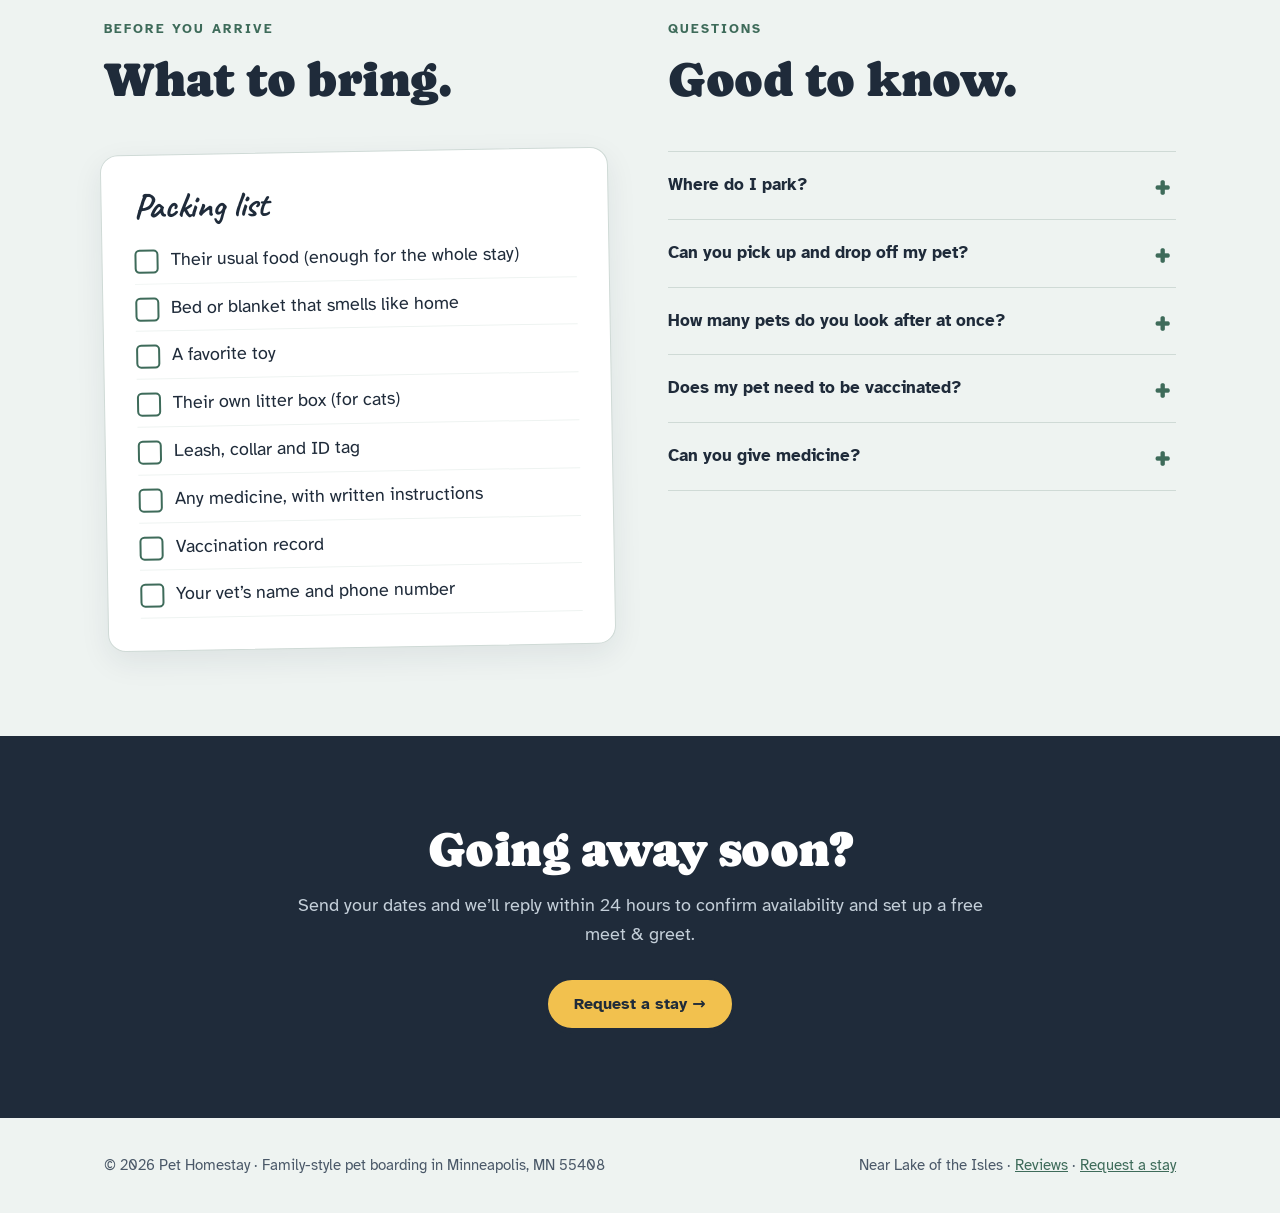
==== commit 7f304191: "Add Minneapolis location, service area, winter care, drop-in visits, reviews and contact pages Co-Au" ====
--- a/index.html
+++ b/index.html
@@ -3,312 +3,154 @@
 <head>
 <meta charset="UTF-8">
 <meta name="viewport" content="width=device-width, initial-scale=1">
-<title>Private Pet Homestay — a true home away from home</title>
-<meta name="description" content="Family-style pet boarding. No cages, no kennels — your pet stays in our home, sleeps on the sofa, and joins our family life while you're away.">
+<title>Pet Boarding in Minneapolis near Lake of the Isles | Pet Homestay</title>
+<meta name="description" content="Family-style pet boarding in Minneapolis 55408, steps from Lake of the Isles. No cages, no kennels. Drop-in visits for Uptown, Kenwood, Lowry Hill and East Isles. 5.0 stars on Rover.">
+<link rel="canonical" href="https://petboardinghome.org/">
+<meta property="og:title" content="Pet Boarding in Minneapolis near Lake of the Isles | Pet Homestay">
+<meta property="og:description" content="Family-style pet boarding in Minneapolis 55408, steps from Lake of the Isles. No cages, no kennels. Drop-in visits for Uptown, Kenwood, Lowry Hill and East Isles. 5.0 stars on Rover.">
+<meta property="og:url" content="https://petboardinghome.org/">
+<meta property="og:type" content="website">
 <link rel="preconnect" href="https://fonts.googleapis.com">
 <link rel="preconnect" href="https://fonts.gstatic.com" crossorigin>
 <link href="https://fonts.googleapis.com/css2?family=Caprasimo&family=Atkinson+Hyperlegible:ital,wght@0,400;0,700;1,400&family=Caveat:wght@500;700&display=swap" rel="stylesheet">
-<style>
-  :root {
-    --mist: #EEF3F1;      /* page background, soft morning light */
-    --white: #FFFFFF;
-    --ink: #1F2B3A;       /* evening navy, text */
-    --ink-soft: #4A5868;
-    --lamp: #F2C14E;      /* warm lamp glow, the one bright accent */
-    --lamp-soft: #FBE7B0;
-    --sofa: #3E6B5A;      /* living-room green */
-    --sofa-soft: #D5E4DC;
-    --blush: #F4C7B8;
-    --line: #CFDAD6;
-
-    --display: "Caprasimo", Georgia, serif;
-    --body: "Atkinson Hyperlegible", system-ui, sans-serif;
-    --hand: "Caveat", cursive;
-
-    --radius: 18px;
-    --max: 1120px;
-  }
-
-  * { box-sizing: border-box; }
-  html { scroll-behavior: smooth; }
-  body {
-    margin: 0;
-    background: var(--mist);
-    color: var(--ink);
-    font-family: var(--body);
-    font-size: 18px;
-    line-height: 1.6;
-    -webkit-font-smoothing: antialiased;
-  }
-  img, svg { display: block; max-width: 100%; }
-  a { color: var(--sofa); }
-  a:focus-visible, button:focus-visible, input:focus-visible, select:focus-visible,
-  textarea:focus-visible, summary:focus-visible {
-    outline: 3px solid var(--lamp);
-    outline-offset: 3px;
-    border-radius: 6px;
-  }
-
-  .wrap { max-width: var(--max); margin: 0 auto; padding: 0 24px; }
-
-  h1, h2, h3 { font-family: var(--display); font-weight: 400; line-height: 1.1; margin: 0; letter-spacing: -0.01em; }
-  h2 { font-size: clamp(2rem, 4.2vw, 3rem); }
-  h3 { font-size: 1.35rem; }
-  .eyebrow {
-    display: inline-block;
-    font-size: 0.8rem;
-    font-weight: 700;
-    letter-spacing: 0.16em;
-    text-transform: uppercase;
-    color: var(--sofa);
-    margin-bottom: 14px;
-  }
-  .lede { font-size: 1.15rem; color: var(--ink-soft); max-width: 60ch; }
-  .note { font-family: var(--hand); font-size: 1.5rem; color: var(--sofa); line-height: 1.2; }
-
-  /* ---------- buttons ---------- */
-  .btn {
-    display: inline-flex; align-items: center; gap: 10px;
-    font: 700 1rem/1 var(--body);
-    padding: 16px 26px;
-    border-radius: 999px;
-    border: 2px solid var(--ink);
-    text-decoration: none;
-    cursor: pointer;
-    transition: transform .15s ease, box-shadow .15s ease;
-  }
-  .btn-primary { background: var(--lamp); color: var(--ink); box-shadow: 0 4px 0 var(--ink); }
-  .btn-primary:hover { transform: translateY(-2px); box-shadow: 0 6px 0 var(--ink); }
-  .btn-primary:active { transform: translateY(2px); box-shadow: 0 2px 0 var(--ink); }
-  .btn-quiet { background: transparent; color: var(--ink); }
-  .btn-quiet:hover { background: var(--white); }
-
-  /* ---------- nav ---------- */
-  header.site {
-    position: sticky; top: 0; z-index: 20;
-    background: color-mix(in srgb, var(--mist) 92%, transparent);
-    backdrop-filter: blur(8px);
-    border-bottom: 1px solid var(--line);
-  }
-  .nav { display: flex; align-items: center; justify-content: space-between; height: 72px; gap: 16px; }
-  .brand { display: flex; align-items: center; gap: 10px; text-decoration: none; color: var(--ink); }
-  .brand-mark { width: 34px; height: 34px; }
-  .brand-name { font-family: var(--display); font-size: 1.3rem; line-height: 1; }
-  .nav-links { display: flex; gap: 26px; list-style: none; margin: 0; padding: 0; }
-  .nav-links a { color: var(--ink); text-decoration: none; font-weight: 700; font-size: 0.95rem; }
-  .nav-links a:hover { color: var(--sofa); }
-  .nav .btn { padding: 11px 20px; font-size: 0.95rem; box-shadow: 0 3px 0 var(--ink); }
-
-  /* ---------- hero ---------- */
-  .hero { padding: 64px 0 40px; }
-  .hero-grid { display: grid; grid-template-columns: 1.1fr 0.9fr; gap: 48px; align-items: center; }
-  .hero h1 { font-size: clamp(2.6rem, 6.4vw, 5rem); margin-bottom: 22px; }
-  .hero h1 em { font-style: normal; color: var(--sofa); }
-  .hero .lede { margin: 0 0 30px; }
-  .hero-actions { display: flex; flex-wrap: wrap; gap: 14px; margin-bottom: 34px; }
-  .promises { display: flex; flex-wrap: wrap; gap: 10px; list-style: none; padding: 0; margin: 0; }
-  .promises li {
-    background: var(--white); border: 1px solid var(--line);
-    border-radius: 999px; padding: 8px 16px; font-weight: 700; font-size: 0.92rem;
-  }
-  .promises li::before { content: "✕ "; color: #C2553F; }
-  .promises li.yes::before { content: "✓ "; color: var(--sofa); }
-
-  .house { position: relative; }
-  .house svg { width: 100%; height: auto; }
-  .house .caption {
-    margin: 4px 8% 0 0; text-align: right;
-    transform: rotate(-3deg);
-  }
-  .glow { animation: glow 5s ease-in-out infinite; }
-  @keyframes glow { 0%,100% { opacity: .55; } 50% { opacity: .85; } }
-  .smoke circle { animation: rise 6s linear infinite; opacity: 0; }
-  .smoke circle:nth-child(2) { animation-delay: 2s; }
-  .smoke circle:nth-child(3) { animation-delay: 4s; }
-  @keyframes rise {
-    0% { transform: translate(0, 0) scale(.6); opacity: 0; }
-    20% { opacity: .5; }
-    100% { transform: translate(14px, -60px) scale(1.4); opacity: 0; }
-  }
-  .breath { transform-origin: 50% 100%; transform-box: fill-box; animation: breath 3.4s ease-in-out infinite; }
-  @keyframes breath { 0%,100% { transform: scaleY(1); } 50% { transform: scaleY(1.05); } }
-
-  /* ---------- sections ---------- */
-  section { padding: 88px 0; scroll-margin-top: 72px; }
-  .section-head { margin-bottom: 44px; }
-  .section-head .lede { margin-top: 14px; }
-  .band-white { background: var(--white); }
-  .band-ink { background: var(--ink); color: var(--mist); }
-  .band-ink .eyebrow { color: var(--lamp); }
-  .band-ink .lede { color: #C4CFD9; }
-
-  /* kennel vs home comparison */
-  .compare { width: 100%; border-collapse: separate; border-spacing: 0; font-size: 1rem; }
-  .compare th, .compare td { padding: 18px 20px; text-align: left; vertical-align: top; border-bottom: 1px solid var(--line); }
-  .compare thead th { font-size: 0.8rem; letter-spacing: .14em; text-transform: uppercase; color: var(--ink-soft); border-bottom: 2px solid var(--ink); }
-  .compare thead th.us { color: var(--sofa); }
-  .compare tbody th { font-weight: 700; width: 22%; }
-  .compare td.them { color: var(--ink-soft); width: 34%; }
-  .compare td.us { background: var(--sofa-soft); font-weight: 700; }
-  .compare tr:last-child td.us { border-radius: 0 0 var(--radius) var(--radius); }
-  .compare thead th.us { background: var(--sofa-soft); border-radius: var(--radius) var(--radius) 0 0; }
-
-  /* a day here — timeline */
-  .day { position: relative; list-style: none; margin: 0; padding: 0; display: grid; grid-template-columns: repeat(6, 1fr); gap: 0; }
-  .day::before {
-    content: ""; position: absolute; left: 0; right: 0; top: 27px; height: 4px;
-    background: linear-gradient(90deg, var(--lamp-soft), var(--lamp) 45%, #7C8BB5 80%, #3B4A73);
-    border-radius: 4px;
-  }
-  .day li { position: relative; padding: 0 14px 0 0; }
-  .day .dot {
-    width: 58px; height: 58px; border-radius: 50%;
-    background: var(--ink); border: 4px solid var(--ink);
-    display: grid; place-items: center; font-size: 1.5rem; position: relative; z-index: 1;
-    margin-bottom: 18px;
-  }
-  .day .dot span { width: 100%; height: 100%; border-radius: 50%; background: var(--mist); display: grid; place-items: center; }
-  .day time { display: block; font-family: var(--hand); font-size: 1.7rem; color: var(--lamp); line-height: 1; margin-bottom: 6px; }
-  .day h3 { font-size: 1.15rem; margin-bottom: 6px; color: var(--white); }
-  .day p { margin: 0; font-size: 0.95rem; color: #C4CFD9; }
-
-  /* steps */
-  .steps { list-style: none; margin: 0; padding: 0; display: grid; grid-template-columns: repeat(5, 1fr); gap: 16px; counter-reset: step; }
-  .steps li {
-    counter-increment: step;
-    background: var(--white); border: 1px solid var(--line); border-radius: var(--radius);
-    padding: 24px 20px;
-  }
-  .steps li::before {
-    content: counter(step);
-    display: grid; place-items: center;
-    width: 36px; height: 36px; border-radius: 50%;
-    background: var(--lamp); border: 2px solid var(--ink);
-    font-weight: 700; margin-bottom: 14px;
-  }
-  .steps h3 { font-size: 1.15rem; margin-bottom: 8px; }
-  .steps p { margin: 0; font-size: 0.95rem; color: var(--ink-soft); }
-
-  /* pricing */
-  .prices { display: grid; grid-template-columns: repeat(3, 1fr); gap: 20px; }
-  .price {
-    background: var(--mist); border-radius: var(--radius); padding: 30px 28px;
-    border: 2px solid transparent;
-  }
-  .price.featured { background: var(--lamp-soft); border-color: var(--ink); }
-  .price h3 { margin-bottom: 6px; }
-  .price .amount { font-family: var(--display); font-size: 3rem; line-height: 1; margin: 16px 0 4px; }
-  .price .per { color: var(--ink-soft); font-size: 0.95rem; }
-  .price ul { padding: 0; margin: 20px 0 0; list-style: none; font-size: 0.97rem; }
-  .price li { padding: 7px 0; border-top: 1px dashed var(--line); }
-  .price li:first-child { border-top: 0; }
-  .price-foot { margin-top: 22px; color: var(--ink-soft); font-size: 0.95rem; }
-
-  /* packing + faq */
-  .two-col { display: grid; grid-template-columns: 1fr 1fr; gap: 56px; align-items: start; }
-  .pack {
-    background: var(--white); border-radius: var(--radius); padding: 32px;
-    border: 1px solid var(--line);
-    transform: rotate(-1deg);
-    box-shadow: 0 10px 30px rgba(31,43,58,.08);
-  }
-  .pack h3 { font-family: var(--hand); font-size: 2.2rem; font-weight: 700; margin-bottom: 10px; }
-  .pack ul { list-style: none; padding: 0; margin: 0; }
-  .pack li { display: flex; gap: 12px; padding: 9px 0; border-bottom: 1px solid var(--mist); }
-  .pack li::before { content: ""; flex: none; width: 20px; height: 20px; margin-top: 4px; border: 2px solid var(--sofa); border-radius: 5px; }
-
-  details { border-bottom: 1px solid var(--line); }
-  details:first-of-type { border-top: 1px solid var(--line); }
-  summary {
-    list-style: none; cursor: pointer; padding: 20px 40px 20px 0; position: relative;
-    font-weight: 700; font-size: 1.05rem;
-  }
-  summary::-webkit-details-marker { display: none; }
-  summary::after {
-    content: "+"; position: absolute; right: 6px; top: 14px;
-    font-family: var(--display); font-size: 1.7rem; color: var(--sofa); transition: transform .2s;
-  }
-  details[open] summary::after { transform: rotate(45deg); }
-  details p { margin: 0 0 20px; color: var(--ink-soft); }
-
-  /* booking form */
-  .book-grid { display: grid; grid-template-columns: 0.8fr 1.2fr; gap: 56px; align-items: start; }
-  .book-aside p { color: #C4CFD9; }
-  form.request {
-    background: var(--white); color: var(--ink);
-    border-radius: 24px; padding: 34px;
-  }
-  fieldset { border: 0; padding: 0; margin: 0 0 22px; }
-  legend { font-family: var(--display); font-size: 1.25rem; margin-bottom: 14px; padding: 0; }
-  .fields { display: grid; grid-template-columns: 1fr 1fr; gap: 16px; }
-  .fields .full { grid-column: 1 / -1; }
-  label { display: block; font-weight: 700; font-size: 0.92rem; margin-bottom: 6px; }
-  label .opt { font-weight: 400; color: var(--ink-soft); }
-  input, select, textarea {
-    width: 100%; font: 400 1rem/1.4 var(--body); color: var(--ink);
-    padding: 13px 14px; border: 2px solid var(--line); border-radius: 12px; background: var(--white);
-  }
-  input:hover, select:hover, textarea:hover { border-color: #AFC0BA; }
-  input:focus, select:focus, textarea:focus { border-color: var(--sofa); outline: none; }
-  textarea { min-height: 110px; resize: vertical; }
-  .form-foot { display: flex; flex-wrap: wrap; align-items: center; gap: 16px; }
-  .form-foot small { color: var(--ink-soft); }
-  .error { color: #B23A25; font-size: 0.9rem; margin-top: 6px; display: none; }
-  .invalid .error { display: block; }
-  .invalid input { border-color: #B23A25; }
-  .send-error { color: #B23A25; font-weight: 700; margin: 14px 0 0; }
-  .send-error:empty { display: none; }
-  .btn:disabled { opacity: .6; cursor: wait; }
-  .sent { display: none; text-align: center; padding: 30px 10px; }
-  .sent h3 { font-size: 1.8rem; margin-bottom: 10px; }
-  .sent p { color: var(--ink-soft); }
-
-  footer.site { padding: 36px 0; font-size: 0.92rem; color: var(--ink-soft); }
-  .foot { display: flex; flex-wrap: wrap; justify-content: space-between; gap: 12px; }
-
-  /* ---------- responsive ---------- */
-  @media (max-width: 960px) {
-    .nav-links { display: none; }
-    .hero-grid, .two-col, .book-grid { grid-template-columns: 1fr; }
-    .house { max-width: 460px; margin: 0 auto; }
-    .steps { grid-template-columns: 1fr 1fr; }
-    .prices { grid-template-columns: 1fr; }
-    .day { grid-template-columns: 1fr; gap: 26px; }
-    .day::before { left: 27px; right: auto; top: 0; bottom: 0; width: 4px; height: auto;
-      background: linear-gradient(180deg, var(--lamp-soft), var(--lamp) 45%, #7C8BB5 80%, #3B4A73); }
-    .day li { display: grid; grid-template-columns: 58px 1fr; column-gap: 20px; padding: 0; }
-    .day .dot { grid-row: span 3; margin: 0; }
-  }
-  @media (max-width: 620px) {
-    body { font-size: 17px; }
-    .wrap { padding: 0 16px; }
-    section { padding: 64px 0; }
-    .hero { padding-top: 40px; }
-    .steps { grid-template-columns: 1fr; }
-    .fields { grid-template-columns: 1fr; }
-    form.request { padding: 24px 18px; }
-    .nav .btn { padding: 10px 16px; }
-    .brand-name { font-size: 1.1rem; }
-    .compare thead { display: none; }
-    .compare, .compare tbody, .compare tr, .compare th, .compare td { display: block; width: 100% !important; }
-    .compare tr { margin-bottom: 16px; border: 1px solid var(--line); border-radius: var(--radius); overflow: hidden; background: var(--white); }
-    .compare tbody th { border-bottom: 0; padding-bottom: 4px; }
-    .compare td { border-bottom: 0; padding-top: 8px; padding-bottom: 12px; }
-    .compare td.them::before { content: "Kennel: "; font-weight: 700; }
-    .compare td.us::before { content: "With us: "; }
-    .compare tr:last-child td.us { border-radius: 0; }
-  }
-  @media (prefers-reduced-motion: reduce) {
-    *, *::before, *::after { animation: none !important; transition: none !important; }
-    html { scroll-behavior: auto; }
-  }
-</style>
+<link rel="stylesheet" href="styles.css">
+<script type="application/ld+json">
+{
+  "@context": "https://schema.org",
+  "@type": "LocalBusiness",
+  "@id": "https://petboardinghome.org/#business",
+  "name": "Pet Homestay",
+  "description": "Family-style pet boarding in a private home near Lake of the Isles, Minneapolis. No cages, no kennels. Drop-in visits for Uptown, Kenwood, Lowry Hill, East Isles and the Chain of Lakes.",
+  "url": "https://petboardinghome.org/",
+  "priceRange": "$$",
+  "address": {
+    "@type": "PostalAddress",
+    "addressLocality": "Minneapolis",
+    "addressRegion": "MN",
+    "postalCode": "55408",
+    "addressCountry": "US"
+  },
+  "geo": {
+    "@type": "GeoCoordinates",
+    "latitude": 44.9537,
+    "longitude": -93.3043
+  },
+  "areaServed": [
+    {
+      "@type": "Place",
+      "name": "East Isles"
+    },
+    {
+      "@type": "Place",
+      "name": "Lowry Hill East"
+    },
+    {
+      "@type": "Place",
+      "name": "CARAG"
+    },
+    {
+      "@type": "Place",
+      "name": "ECCO"
+    },
+    {
+      "@type": "Place",
+      "name": "Kenwood"
+    },
+    {
+      "@type": "Place",
+      "name": "Cedar-Isles-Dean"
+    },
+    {
+      "@type": "Place",
+      "name": "Whittier"
+    },
+    {
+      "@type": "Place",
+      "name": "Loring Park"
+    },
+    {
+      "@type": "Place",
+      "name": "Uptown"
+    },
+    {
+      "@type": "Place",
+      "name": "Lowry Hill"
+    },
+    {
+      "@type": "Place",
+      "name": "Linden Hills"
+    },
+    {
+      "@type": "Place",
+      "name": "Fulton"
+    },
+    {
+      "@type": "Place",
+      "name": "Bryn Mawr"
+    },
+    {
+      "@type": "Place",
+      "name": "Downtown Minneapolis"
+    },
+    {
+      "@type": "Place",
+      "name": "North Loop"
+    },
+    {
+      "@type": "Place",
+      "name": "Stevens Square"
+    },
+    {
+      "@type": "Place",
+      "name": "St. Louis Park"
+    },
+    {
+      "@type": "Place",
+      "name": "Golden Valley"
+    },
+    {
+      "@type": "Place",
+      "name": "Edina"
+    }
+  ],
+  "makesOffer": [
+    {
+      "@type": "Offer",
+      "name": "Dog boarding",
+      "price": "55",
+      "priceCurrency": "USD",
+      "description": "Per night"
+    },
+    {
+      "@type": "Offer",
+      "name": "Cat and small pet boarding",
+      "price": "35",
+      "priceCurrency": "USD",
+      "description": "Per night"
+    },
+    {
+      "@type": "Offer",
+      "name": "Day stay",
+      "price": "30",
+      "priceCurrency": "USD",
+      "description": "Per day, 8 am to 6 pm"
+    },
+    {
+      "@type": "Offer",
+      "name": "Drop-in visit",
+      "price": "35",
+      "priceCurrency": "USD",
+      "description": "Per visit"
+    }
+  ]
+}
+</script>
 </head>
 <body>
 
 <header class="site">
   <div class="wrap nav">
-    <a class="brand" href="#top" aria-label="Private Pet Homestay, home">
+    <a class="brand" href="index.html" aria-label="Pet Homestay, home">
       <svg class="brand-mark" viewBox="0 0 40 40" aria-hidden="true">
         <path d="M5 19 20 6l15 13v15H5z" fill="#3E6B5A" stroke="#1F2B3A" stroke-width="2.5" stroke-linejoin="round"/>
         <rect x="15" y="20" width="10" height="9" rx="1.5" fill="#F2C14E" stroke="#1F2B3A" stroke-width="2"/>
@@ -316,13 +158,14 @@
       <span class="brand-name">Pet Homestay</span>
     </a>
     <ul class="nav-links">
-      <li><a href="#difference">Why a home</a></li>
-      <li><a href="#day">A day here</a></li>
-      <li><a href="#how">How it works</a></li>
-      <li><a href="#prices">Prices</a></li>
-      <li><a href="#faq">FAQ</a></li>
+      <li><a href="index.html#location">Location</a></li>
+      <li><a href="index.html#day">A day here</a></li>
+      <li><a href="index.html#prices">Prices</a></li>
+      <li><a href="index.html#winter">Winter</a></li>
+      <li><a href="testimonials.html">Reviews</a></li>
+      <li><a href="index.html#faq">FAQ</a></li>
     </ul>
-    <a class="btn btn-primary" href="#book">Request a stay</a>
+    <a class="btn btn-primary" href="contact.html">Request a stay</a>
   </div>
 </header>
 
@@ -332,12 +175,13 @@
   <section class="hero">
     <div class="wrap hero-grid">
       <div>
-        <span class="eyebrow">Private pet homestay</span>
-        <h1>A true home <em>away from home.</em></h1>
-        <p class="lede">Your pet doesn’t stay in a kennel. They become part of our family while you’re away — sleeping, relaxing, playing, and enjoying normal home life.</p>
+        <span class="eyebrow">Private pet homestay · Minneapolis 55408</span>
+        <h1>Pet boarding in Minneapolis, <em>steps from Lake of the Isles.</em></h1>
+        <p class="lede">A true home away from home. Your pet doesn’t stay in a kennel. They become part of our family while you’re away — sleeping, relaxing, playing, and enjoying normal home life.</p>
+        <p class="served">Boarding whenever you need. Drop-in visits available for Uptown, Kenwood, Lowry Hill, East Isles and the Chain of Lakes.</p>
         <div class="hero-actions">
-          <a class="btn btn-primary" href="#book">Request a stay →</a>
-          <a class="btn btn-quiet" href="#day">See a day with us</a>
+          <a class="btn btn-primary" href="contact.html">Request a stay →</a>
+          <a class="btn btn-quiet" href="#location">Where we are</a>
         </div>
         <ul class="promises" aria-label="Our promises">
           <li>No cages</li>
@@ -345,6 +189,7 @@
           <li class="yes">A loving home</li>
           <li class="yes">Personal care</li>
         </ul>
+        <p class="rating-line"><span class="stars" aria-hidden="true">★★★★★</span> <strong>5.0</strong> from 33 ratings on Rover · <a href="testimonials.html">Read the reviews</a></p>
       </div>
 
       <div class="house">
@@ -396,8 +241,66 @@
     </div>
   </section>
 
+  <!-- LOCATION -->
+  <section id="location" class="band-white">
+    <div class="wrap">
+      <div class="section-head">
+        <span class="eyebrow">Where we are</span>
+        <h2>Near Lake of the Isles, Minneapolis 55408.</h2>
+        <p class="lede">Pet boarding near the Midtown Greenway, a few blocks from the lake. Easy to reach from the city, the suburbs and the airport.</p>
+      </div>
+
+      <div class="drive">
+        <div><strong>12 min</strong><span>to Downtown, Edina and St. Louis Park</span></div>
+        <div><strong>18 min</strong><span>to MSP Airport — about 10 miles to Terminal 1 via I-35W or the Crosstown</span></div>
+        <div><strong>10–15 min</strong><span>to St. Louis Park, Golden Valley and Edina via Hwy 100 and the Crosstown</span></div>
+      </div>
+
+      <div class="rings">
+        <div class="ring-card">
+          <div class="ring-icon ring-1" aria-hidden="true"><i></i><i></i><i></i></div>
+          <h3>Walking distance</h3>
+          <p class="sub">Our neighbors — drop-in visits on foot</p>
+          <ul>
+            <li>East Isles</li><li>Lowry Hill East (the Wedge)</li><li>CARAG</li><li>ECCO</li>
+            <li>Kenwood</li><li>Cedar-Isles-Dean</li><li>Whittier</li><li>Loring Park</li>
+          </ul>
+        </div>
+        <div class="ring-card">
+          <div class="ring-icon ring-2" aria-hidden="true"><i></i><i></i><i></i></div>
+          <h3>A short drive</h3>
+          <p class="sub">A few minutes away in the city</p>
+          <ul>
+            <li>Linden Hills</li><li>Fulton</li><li>Bryn Mawr</li><li>Downtown</li><li>North Loop</li><li>Stevens Square</li>
+          </ul>
+        </div>
+        <div class="ring-card">
+          <div class="ring-icon ring-3" aria-hidden="true"><i></i><i></i><i></i></div>
+          <h3>Suburbs on our doorstep</h3>
+          <p class="sub">10–15 minutes via Hwy 100 and the Crosstown</p>
+          <ul>
+            <li>St. Louis Park</li><li>Golden Valley</li><li>Edina</li>
+          </ul>
+        </div>
+      </div>
+
+      <div class="landmarks">
+        <h3>Landmarks to help you find us</h3>
+        <ul class="chips">
+          <li>Hennepin &amp; Lake</li><li>Midtown Greenway</li><li>The Walker</li>
+          <li>Bde Maka Ska</li><li>Cedar Lake</li><li>Kenilworth Trail</li>
+        </ul>
+      </div>
+
+      <div class="practical">
+        <div><h3>Parking</h3><p>Free street parking right out front. No permit needed.</p></div>
+        <div><h3>Pickup &amp; drop-off</h3><p>Can’t bring your pet over? We can pick up and drop off for an extra fee — just ask when you book.</p></div>
+      </div>
+    </div>
+  </section>
+
   <!-- DIFFERENCE -->
-  <section id="difference" class="band-white">
+  <section id="difference">
     <div class="wrap">
       <div class="section-head">
         <span class="eyebrow">Why a home, not a kennel</span>
@@ -431,23 +334,40 @@
         <li><div class="dot"><span aria-hidden="true">☀️</span></div><time>7 am</time><h3>Morning walk</h3><p>A slow sniff around the neighborhood before breakfast.</p></li>
         <li><div class="dot"><span aria-hidden="true">🥣</span></div><time>8 am</time><h3>Breakfast</h3><p>Their own food, their usual amount, any medicine given.</p></li>
         <li><div class="dot"><span aria-hidden="true">🧸</span></div><time>11 am</time><h3>Play time</h3><p>Toys, fetch, and lazy sunbathing.</p></li>
-        <li><div class="dot"><span aria-hidden="true">📷</span></div><time>2 pm</time><h3>Nap & your update</h3><p>A quiet afternoon, and photos sent to you.</p></li>
-        <li><div class="dot"><span aria-hidden="true">🐾</span></div><time>6 pm</time><h3>Evening walk & dinner</h3><p>A longer walk, then dinner with the family around.</p></li>
+        <li><div class="dot"><span aria-hidden="true">📷</span></div><time>2 pm</time><h3>Nap &amp; your update</h3><p>A quiet afternoon, and photos sent to you.</p></li>
+        <li><div class="dot"><span aria-hidden="true">🐾</span></div><time>6 pm</time><h3>Evening walk &amp; dinner</h3><p>A longer walk, then dinner with the family around.</p></li>
         <li><div class="dot"><span aria-hidden="true">🌙</span></div><time>9:30 pm</time><h3>Sofa, then bed</h3><p>Movie night on the sofa, then sleep indoors with us.</p></li>
       </ol>
     </div>
   </section>
 
+  <!-- REVIEWS TEASER -->
+  <section id="reviews">
+    <div class="wrap">
+      <div class="section-head">
+        <span class="eyebrow">What owners say</span>
+        <h2>5.0 stars from 33 ratings.</h2>
+        <p class="lede">Every review on our Rover profile is five stars. Here are a few.</p>
+      </div>
+      <div class="quotes">
+        <figure class="review"><div class="stars" aria-label="5 out of 5 stars">★★★★★</div><blockquote>Ekaterina was a welcoming host to our pup. The little furry critter didn’t want to leave at pick up; a safe, warm home with lots of love and attention. I’d highly recommend and will return for care with Ekaterina.</blockquote><figcaption><strong>Benjamin A.</strong> · Boarding · Oct 24, 2024</figcaption></figure>
+        <figure class="review"><div class="stars" aria-label="5 out of 5 stars">★★★★★</div><blockquote>Katie is lovely and took great care of my senior dog who does require medication twice a day. She listened to all of the instructions I gave her and asked questions to make sure she knew his routine and how to give him his meds. I would definitely use Kate again!</blockquote><figcaption><strong>Katie D.</strong> · Boarding · Oct 21, 2024</figcaption></figure>
+        <figure class="review"><div class="stars" aria-label="5 out of 5 stars">★★★★★</div><blockquote>I felt 100% confident that my cat would be safe and well-taken care of. I had to stay an extra day at my destination and Ekaterina gladly took Bella in for another day. I was very relieved and thankful and will definitely hire her again. Thank you!</blockquote><figcaption><strong>Karen K.</strong> · Boarding · Dec 29, 2023</figcaption></figure>
+      </div>
+      <p class="quotes-foot"><a class="btn btn-quiet" href="testimonials.html">Read all reviews →</a></p>
+    </div>
+  </section>
+
   <!-- HOW IT WORKS -->
-  <section id="how">
+  <section id="how" class="band-white">
     <div class="wrap">
       <div class="section-head">
         <span class="eyebrow">How booking works</span>
         <h2>Five simple steps.</h2>
       </div>
       <ol class="steps">
-        <li><h3>Send a request</h3><p>Tell us your dates and about your pet using the form below.</p></li>
-        <li><h3>Free meet & greet</h3><p>Visit our home with your pet so everyone can say hello.</p></li>
+        <li><h3>Send a request</h3><p>Tell us your dates and about your pet using our <a href="contact.html">request form</a>.</p></li>
+        <li><h3>Free meet &amp; greet</h3><p>Visit our home with your pet so everyone can say hello.</p></li>
         <li><h3>Drop off</h3><p>Bring their food, bed and a favorite toy. We’ll go over their routine.</p></li>
         <li><h3>Daily updates</h3><p>You get photos and a note every day while you’re away.</p></li>
         <li><h3>Pick up</h3><p>Collect a happy, relaxed pet — and hear all about their stay.</p></li>
@@ -456,7 +376,7 @@
   </section>
 
   <!-- PRICES -->
-  <section id="prices" class="band-white">
+  <section id="prices">
     <div class="wrap">
       <div class="section-head">
         <span class="eyebrow">Prices</span>
@@ -465,7 +385,7 @@
       </div>
       <div class="prices">
         <div class="price">
-          <h3>Cats & small pets</h3>
+          <h3>Cats &amp; small pets</h3>
           <p class="amount">$35</p>
           <p class="per">per night</p>
           <ul>
@@ -495,8 +415,35 @@
             <li>Photo update</li>
           </ul>
         </div>
-      </div>
-      <p class="price-foot">Second pet from the same family: 25% off. Holiday dates (Christmas, New Year) book up early.</p>
+        <div class="price">
+          <h3>Drop-in visits</h3>
+          <p class="amount">$35</p>
+          <p class="per">per visit, in your home</p>
+          <ul>
+            <li>Uptown, Kenwood, Lowry Hill, East Isles and the Chain of Lakes</li>
+            <li>Feeding, fresh water, litter or a potty walk</li>
+            <li>Photo update after each visit</li>
+          </ul>
+        </div>
+      </div>
+      <p class="price-foot">Second pet from the same family: 25% off. Pickup and drop-off available for an extra fee. Holiday dates (Christmas, New Year) book up early.</p>
+    </div>
+  </section>
+
+  <!-- WINTER -->
+  <section id="winter" class="band-ink">
+    <div class="wrap">
+      <div class="section-head">
+        <span class="eyebrow">Minneapolis winters</span>
+        <h2 style="color:#fff">Warm inside, careful outside.</h2>
+        <p class="lede">January here is serious. This is how we keep your pet safe and comfortable when it’s below zero.</p>
+      </div>
+      <ul class="winter">
+        <li><h3>Heated indoor home</h3><p>Pets live and sleep inside our warm house, never in an outdoor run or garage.</p></li>
+        <li><h3>Cleared walkways</h3><p>Our walks and steps are shoveled and salted, so drop-off and pick-up are safe.</p></li>
+        <li><h3>Paw protection</h3><p>Below zero, dogs wear booties or paw balm on walks, and paws are wiped clean of salt when we get home.</p></li>
+        <li><h3>Outdoor time in January</h3><p>On the coldest days walks get shorter and more frequent, and we make up for it with indoor play.</p></li>
+      </ul>
     </div>
   </section>
 
@@ -529,12 +476,20 @@
           <h2>Good to know.</h2>
         </div>
         <details>
+          <summary>Where do I park?</summary>
+          <p>Free street parking right out front. No permit needed.</p>
+        </details>
+        <details>
+          <summary>Can you pick up and drop off my pet?</summary>
+          <p>Yes, for an extra fee. Let us know in your request and we’ll confirm the price for your address.</p>
+        </details>
+        <details>
           <summary>How many pets do you look after at once?</summary>
           <p>Only a few, so each pet gets proper attention. We never overbook, which is why dates can fill up quickly.</p>
         </details>
         <details>
           <summary>Does my pet need to be vaccinated?</summary>
-          <p>Yes. Dogs and cats need up-to-date core vaccines. Please bring the record to the meet & greet.</p>
+          <p>Yes. Dogs and cats need up-to-date core vaccines. Please bring the record to the meet &amp; greet.</p>
         </details>
         <details>
           <summary>Can you give medicine?</summary>
@@ -544,126 +499,24 @@
     </div>
   </section>
 
-  <!-- BOOK -->
-  <section id="book" class="band-ink">
-    <div class="wrap book-grid">
-      <div class="book-aside">
-        <span class="eyebrow">Request a stay</span>
-        <h2 style="color:#fff">Tell us about your pet.</h2>
-        <p>Send your dates and a few details. We’ll reply within 24 hours to confirm availability and arrange a free meet & greet.</p>
-        <p class="note" style="color:var(--lamp)">No payment needed to ask.</p>
-      </div>
-
-      <form class="request" id="request-form" action="https://formspree.io/f/mzezzyql" method="POST" novalidate>
-        <input type="hidden" name="_subject" id="fs-subject" value="New stay request">
-        <input type="text" name="_gotcha" tabindex="-1" autocomplete="off" aria-hidden="true" style="position:absolute;left:-9999px">
-        <div id="form-body">
-          <fieldset>
-            <legend>Your pet</legend>
-            <div class="fields">
-              <div><label for="pet-name">Pet’s name</label><input id="pet-name" name="Pet name" required autocomplete="off"><p class="error">Please add your pet’s name.</p></div>
-              <div><label for="pet-type">Type of pet</label>
-                <select id="pet-type" name="Pet type">
-                  <option>Dog</option><option>Cat</option><option>Rabbit / small pet</option><option>Other</option>
-                </select>
-              </div>
-              <div class="full"><label for="pet-about">Breed, age and anything we should know <span class="opt">(optional)</span></label>
-                <textarea id="pet-about" name="About the pet" placeholder="e.g. 4-year-old Labrador, loves fetch, scared of thunder, eats twice a day"></textarea></div>
-            </div>
-          </fieldset>
-          <fieldset>
-            <legend>Dates</legend>
-            <div class="fields">
-              <div><label for="date-in">Drop-off</label><input id="date-in" name="Drop-off" type="date" required><p class="error">Choose a drop-off date.</p></div>
-              <div><label for="date-out">Pick-up</label><input id="date-out" name="Pick-up" type="date" required><p class="error">Choose a pick-up date on or after drop-off.</p></div>
-            </div>
-          </fieldset>
-          <fieldset>
-            <legend>You</legend>
-            <div class="fields">
-              <div><label for="owner-name">Your name</label><input id="owner-name" name="Owner name" required autocomplete="name"><p class="error">Please add your name.</p></div>
-              <div><label for="owner-phone">Phone</label><input id="owner-phone" name="Phone" type="tel" required autocomplete="tel"><p class="error">Please add a phone number.</p></div>
-              <div class="full"><label for="owner-email">Email</label><input id="owner-email" name="email" type="email" required autocomplete="email"><p class="error">Please add a valid email address.</p></div>
-            </div>
-          </fieldset>
-          <div class="form-foot">
-            <button class="btn btn-primary" type="submit" id="send-btn">Send request</button>
-            <small>We reply within 24 hours.</small>
-          </div>
-          <p class="send-error" id="send-error" role="alert"></p>
-        </div>
-        <div class="sent" id="form-sent" role="status" aria-live="polite">
-          <h3>Request sent</h3>
-          <p>Thanks! We’ve got your request and will reply within 24 hours to confirm availability and set up a meet &amp; greet.</p>
-        </div>
-      </form>
-    </div>
-  </section>
+  <!-- CTA -->
+  <section class="band-ink cta">
+    <div class="wrap">
+      <h2>Going away soon?</h2>
+      <p class="lede">Send your dates and we’ll reply within 24 hours to confirm availability and set up a free meet &amp; greet.</p>
+      <a class="btn btn-primary" href="contact.html">Request a stay →</a>
+    </div>
+  </section>
+
 </main>
 
 <footer class="site">
   <div class="wrap foot">
-    <span>© <span id="year"></span> Pet Homestay · Family-style pet boarding</span>
-    <span>No cages. No kennels. Just a loving home.</span>
+    <span>© <span id="year"></span> Pet Homestay · Family-style pet boarding in Minneapolis, MN 55408</span>
+    <span>Near Lake of the Isles · <a href="testimonials.html">Reviews</a> · <a href="contact.html">Request a stay</a></span>
   </div>
 </footer>
 
-<script>
-  document.getElementById("year").textContent = new Date().getFullYear();
-
-  const form = document.getElementById("request-form");
-  const dateIn = document.getElementById("date-in");
-  const dateOut = document.getElementById("date-out");
-  const today = new Date().toISOString().split("T")[0];
-  dateIn.min = today;
-  dateOut.min = today;
-  dateIn.addEventListener("change", () => { dateOut.min = dateIn.value || today; });
-
-  form.addEventListener("submit", async (e) => {
-    e.preventDefault();
-    let firstBad = null;
-    form.querySelectorAll("input[required]").forEach((input) => {
-      let ok = input.checkValidity() && input.value.trim() !== "";
-      if (input === dateOut && ok && dateIn.value && dateOut.value < dateIn.value) ok = false;
-      input.parentElement.classList.toggle("invalid", !ok);
-      if (!ok && !firstBad) firstBad = input;
-    });
-    if (firstBad) { firstBad.focus(); return; }
-
-    const pet = document.getElementById("pet-name").value.trim();
-    document.getElementById("fs-subject").value = `Stay request for ${pet}: ${dateIn.value} to ${dateOut.value}`;
-
-    const btn = document.getElementById("send-btn");
-    const sendError = document.getElementById("send-error");
-    btn.disabled = true;
-    btn.textContent = "Sending…";
-    sendError.textContent = "";
-
-    try {
-      const res = await fetch(form.action, {
-        method: "POST",
-        body: new FormData(form),
-        headers: { Accept: "application/json" }
-      });
-      if (!res.ok) {
-        const data = await res.json().catch(() => ({}));
-        throw new Error(data.errors ? data.errors.map((err) => err.message).join(" ") : "");
-      }
-      document.getElementById("form-body").style.display = "none";
-      document.getElementById("form-sent").style.display = "block";
-    } catch (err) {
-      sendError.textContent = "Your request didn’t send. Check your connection and press Send request again." +
-        (err.message ? " (" + err.message + ")" : "");
-      btn.disabled = false;
-      btn.textContent = "Send request";
-    }
-  });
-
-  form.addEventListener("input", (e) => {
-    if (e.target.parentElement.classList.contains("invalid") && e.target.checkValidity()) {
-      e.target.parentElement.classList.remove("invalid");
-    }
-  });
-</script>
+<script>document.getElementById("year").textContent = new Date().getFullYear();</script>
 </body>
 </html>
--- a/styles.css
+++ b/styles.css
@@ -0,0 +1,372 @@
+:root {
+  --mist: #EEF3F1;      /* page background, soft morning light */
+  --white: #FFFFFF;
+  --ink: #1F2B3A;       /* evening navy, text */
+  --ink-soft: #4A5868;
+  --lamp: #F2C14E;      /* warm lamp glow, the one bright accent */
+  --lamp-soft: #FBE7B0;
+  --sofa: #3E6B5A;      /* living-room green */
+  --sofa-soft: #D5E4DC;
+  --blush: #F4C7B8;
+  --line: #CFDAD6;
+
+  --display: "Caprasimo", Georgia, serif;
+  --body: "Atkinson Hyperlegible", system-ui, sans-serif;
+  --hand: "Caveat", cursive;
+
+  --radius: 18px;
+  --max: 1120px;
+}
+
+* { box-sizing: border-box; }
+html { scroll-behavior: smooth; }
+body {
+  margin: 0;
+  background: var(--mist);
+  color: var(--ink);
+  font-family: var(--body);
+  font-size: 18px;
+  line-height: 1.6;
+  -webkit-font-smoothing: antialiased;
+}
+img, svg { display: block; max-width: 100%; }
+a { color: var(--sofa); }
+a:focus-visible, button:focus-visible, input:focus-visible, select:focus-visible,
+textarea:focus-visible, summary:focus-visible {
+  outline: 3px solid var(--lamp);
+  outline-offset: 3px;
+  border-radius: 6px;
+}
+
+.wrap { max-width: var(--max); margin: 0 auto; padding: 0 24px; }
+
+h1, h2, h3 { font-family: var(--display); font-weight: 400; line-height: 1.1; margin: 0; letter-spacing: -0.01em; }
+h2 { font-size: clamp(2rem, 4.2vw, 3rem); }
+h3 { font-size: 1.35rem; }
+.eyebrow {
+  display: inline-block;
+  font-size: 0.8rem;
+  font-weight: 700;
+  letter-spacing: 0.16em;
+  text-transform: uppercase;
+  color: var(--sofa);
+  margin-bottom: 14px;
+}
+.lede { font-size: 1.15rem; color: var(--ink-soft); max-width: 60ch; }
+.note { font-family: var(--hand); font-size: 1.5rem; color: var(--sofa); line-height: 1.2; }
+
+/* ---------- buttons ---------- */
+.btn {
+  display: inline-flex; align-items: center; gap: 10px;
+  font: 700 1rem/1 var(--body);
+  padding: 16px 26px;
+  border-radius: 999px;
+  border: 2px solid var(--ink);
+  text-decoration: none;
+  cursor: pointer;
+  transition: transform .15s ease, box-shadow .15s ease;
+}
+.btn-primary { background: var(--lamp); color: var(--ink); box-shadow: 0 4px 0 var(--ink); }
+.btn-primary:hover { transform: translateY(-2px); box-shadow: 0 6px 0 var(--ink); }
+.btn-primary:active { transform: translateY(2px); box-shadow: 0 2px 0 var(--ink); }
+.btn-quiet { background: transparent; color: var(--ink); }
+.btn-quiet:hover { background: var(--white); }
+
+/* ---------- nav ---------- */
+header.site {
+  position: sticky; top: 0; z-index: 20;
+  background: color-mix(in srgb, var(--mist) 92%, transparent);
+  backdrop-filter: blur(8px);
+  border-bottom: 1px solid var(--line);
+}
+.nav { display: flex; align-items: center; justify-content: space-between; height: 72px; gap: 16px; }
+.brand { display: flex; align-items: center; gap: 10px; text-decoration: none; color: var(--ink); }
+.brand-mark { width: 34px; height: 34px; }
+.brand-name { font-family: var(--display); font-size: 1.3rem; line-height: 1; }
+.nav-links { display: flex; gap: 26px; list-style: none; margin: 0; padding: 0; }
+.nav-links a { color: var(--ink); text-decoration: none; font-weight: 700; font-size: 0.95rem; }
+.nav-links a:hover, .nav-links a[aria-current] { color: var(--sofa); }
+.nav-links a[aria-current] { text-decoration: underline; text-underline-offset: 6px; text-decoration-thickness: 2px; }
+.nav .btn { padding: 11px 20px; font-size: 0.95rem; box-shadow: 0 3px 0 var(--ink); }
+
+/* ---------- hero ---------- */
+.hero { padding: 64px 0 40px; }
+.hero-grid { display: grid; grid-template-columns: 1.1fr 0.9fr; gap: 48px; align-items: center; }
+.hero h1 { font-size: clamp(2.3rem, 5vw, 4rem); margin-bottom: 22px; }
+.hero .served { font-weight: 700; margin: -12px 0 28px; max-width: 60ch; }
+.rating-line { margin: 22px 0 0; font-size: 0.98rem; }
+.rating-line .stars { color: #E0A800; letter-spacing: 2px; }
+.rating-line a { font-weight: 700; }
+.hero h1 em { font-style: normal; color: var(--sofa); }
+.hero .lede { margin: 0 0 30px; }
+.hero-actions { display: flex; flex-wrap: wrap; gap: 14px; margin-bottom: 34px; }
+.promises { display: flex; flex-wrap: wrap; gap: 10px; list-style: none; padding: 0; margin: 0; }
+.promises li {
+  background: var(--white); border: 1px solid var(--line);
+  border-radius: 999px; padding: 8px 16px; font-weight: 700; font-size: 0.92rem;
+}
+.promises li::before { content: "✕ "; color: #C2553F; }
+.promises li.yes::before { content: "✓ "; color: var(--sofa); }
+
+.house { position: relative; }
+.house svg { width: 100%; height: auto; }
+.house .caption {
+  margin: 4px 8% 0 0; text-align: right;
+  transform: rotate(-3deg);
+}
+.glow { animation: glow 5s ease-in-out infinite; }
+@keyframes glow { 0%,100% { opacity: .55; } 50% { opacity: .85; } }
+.smoke circle { animation: rise 6s linear infinite; opacity: 0; }
+.smoke circle:nth-child(2) { animation-delay: 2s; }
+.smoke circle:nth-child(3) { animation-delay: 4s; }
+@keyframes rise {
+  0% { transform: translate(0, 0) scale(.6); opacity: 0; }
+  20% { opacity: .5; }
+  100% { transform: translate(14px, -60px) scale(1.4); opacity: 0; }
+}
+.breath { transform-origin: 50% 100%; transform-box: fill-box; animation: breath 3.4s ease-in-out infinite; }
+@keyframes breath { 0%,100% { transform: scaleY(1); } 50% { transform: scaleY(1.05); } }
+
+/* ---------- sections ---------- */
+section { padding: 88px 0; scroll-margin-top: 72px; }
+.section-head { margin-bottom: 44px; }
+.section-head .lede { margin-top: 14px; }
+.band-white { background: var(--white); }
+.band-ink { background: var(--ink); color: var(--mist); }
+.band-ink .eyebrow { color: var(--lamp); }
+.band-ink .lede { color: #C4CFD9; }
+
+/* kennel vs home comparison */
+.compare { width: 100%; border-collapse: separate; border-spacing: 0; font-size: 1rem; }
+.compare th, .compare td { padding: 18px 20px; text-align: left; vertical-align: top; border-bottom: 1px solid var(--line); }
+.compare thead th { font-size: 0.8rem; letter-spacing: .14em; text-transform: uppercase; color: var(--ink-soft); border-bottom: 2px solid var(--ink); }
+.compare thead th.us { color: var(--sofa); }
+.compare tbody th { font-weight: 700; width: 22%; }
+.compare td.them { color: var(--ink-soft); width: 34%; }
+.compare td.us { background: var(--sofa-soft); font-weight: 700; }
+.compare tr:last-child td.us { border-radius: 0 0 var(--radius) var(--radius); }
+.compare thead th.us { background: var(--sofa-soft); border-radius: var(--radius) var(--radius) 0 0; }
+
+/* a day here — timeline */
+.day { position: relative; list-style: none; margin: 0; padding: 0; display: grid; grid-template-columns: repeat(6, 1fr); gap: 0; }
+.day::before {
+  content: ""; position: absolute; left: 0; right: 0; top: 27px; height: 4px;
+  background: linear-gradient(90deg, var(--lamp-soft), var(--lamp) 45%, #7C8BB5 80%, #3B4A73);
+  border-radius: 4px;
+}
+.day li { position: relative; padding: 0 14px 0 0; }
+.day .dot {
+  width: 58px; height: 58px; border-radius: 50%;
+  background: var(--ink); border: 4px solid var(--ink);
+  display: grid; place-items: center; font-size: 1.5rem; position: relative; z-index: 1;
+  margin-bottom: 18px;
+}
+.day .dot span { width: 100%; height: 100%; border-radius: 50%; background: var(--mist); display: grid; place-items: center; }
+.day time { display: block; font-family: var(--hand); font-size: 1.7rem; color: var(--lamp); line-height: 1; margin-bottom: 6px; }
+.day h3 { font-size: 1.15rem; margin-bottom: 6px; color: var(--white); }
+.day p { margin: 0; font-size: 0.95rem; color: #C4CFD9; }
+
+/* steps */
+.steps { list-style: none; margin: 0; padding: 0; display: grid; grid-template-columns: repeat(5, 1fr); gap: 16px; counter-reset: step; }
+.steps li {
+  counter-increment: step;
+  background: var(--white); border: 1px solid var(--line); border-radius: var(--radius);
+  padding: 24px 20px;
+}
+.steps li::before {
+  content: counter(step);
+  display: grid; place-items: center;
+  width: 36px; height: 36px; border-radius: 50%;
+  background: var(--lamp); border: 2px solid var(--ink);
+  font-weight: 700; margin-bottom: 14px;
+}
+.steps h3 { font-size: 1.15rem; margin-bottom: 8px; }
+.steps p { margin: 0; font-size: 0.95rem; color: var(--ink-soft); }
+
+/* pricing */
+.prices { display: grid; grid-template-columns: repeat(4, 1fr); gap: 18px; }
+.price {
+  background: var(--mist); border-radius: var(--radius); padding: 30px 28px;
+  border: 2px solid transparent;
+}
+.prices .price { background: var(--white); border-color: var(--line); }
+.prices .price.featured { background: var(--lamp-soft); border-color: var(--ink); }
+.price h3 { margin-bottom: 6px; }
+.price .amount { font-family: var(--display); font-size: 3rem; line-height: 1; margin: 16px 0 4px; }
+.price .per { color: var(--ink-soft); font-size: 0.95rem; }
+.price ul { padding: 0; margin: 20px 0 0; list-style: none; font-size: 0.97rem; }
+.price li { padding: 7px 0; border-top: 1px dashed var(--line); }
+.price li:first-child { border-top: 0; }
+.price-foot { margin-top: 22px; color: var(--ink-soft); font-size: 0.95rem; }
+
+/* packing + faq */
+.two-col { display: grid; grid-template-columns: 1fr 1fr; gap: 56px; align-items: start; }
+.pack {
+  background: var(--white); border-radius: var(--radius); padding: 32px;
+  border: 1px solid var(--line);
+  transform: rotate(-1deg);
+  box-shadow: 0 10px 30px rgba(31,43,58,.08);
+}
+.pack h3 { font-family: var(--hand); font-size: 2.2rem; font-weight: 700; margin-bottom: 10px; }
+.pack ul { list-style: none; padding: 0; margin: 0; }
+.pack li { display: flex; gap: 12px; padding: 9px 0; border-bottom: 1px solid var(--mist); }
+.pack li::before { content: ""; flex: none; width: 20px; height: 20px; margin-top: 4px; border: 2px solid var(--sofa); border-radius: 5px; }
+
+details { border-bottom: 1px solid var(--line); }
+details:first-of-type { border-top: 1px solid var(--line); }
+summary {
+  list-style: none; cursor: pointer; padding: 20px 40px 20px 0; position: relative;
+  font-weight: 700; font-size: 1.05rem;
+}
+summary::-webkit-details-marker { display: none; }
+summary::after {
+  content: "+"; position: absolute; right: 6px; top: 14px;
+  font-family: var(--display); font-size: 1.7rem; color: var(--sofa); transition: transform .2s;
+}
+details[open] summary::after { transform: rotate(45deg); }
+details p { margin: 0 0 20px; color: var(--ink-soft); }
+
+/* booking form */
+.book-grid { display: grid; grid-template-columns: 0.8fr 1.2fr; gap: 56px; align-items: start; }
+.book-aside p { color: #C4CFD9; }
+form.request {
+  background: var(--white); color: var(--ink);
+  border-radius: 24px; padding: 34px;
+}
+fieldset { border: 0; padding: 0; margin: 0 0 22px; }
+legend { font-family: var(--display); font-size: 1.25rem; margin-bottom: 14px; padding: 0; }
+.fields { display: grid; grid-template-columns: 1fr 1fr; gap: 16px; }
+.fields .full { grid-column: 1 / -1; }
+label { display: block; font-weight: 700; font-size: 0.92rem; margin-bottom: 6px; }
+label .opt { font-weight: 400; color: var(--ink-soft); }
+input, select, textarea {
+  width: 100%; font: 400 1rem/1.4 var(--body); color: var(--ink);
+  padding: 13px 14px; border: 2px solid var(--line); border-radius: 12px; background: var(--white);
+}
+input:hover, select:hover, textarea:hover { border-color: #AFC0BA; }
+input:focus, select:focus, textarea:focus { border-color: var(--sofa); outline: none; }
+textarea { min-height: 110px; resize: vertical; }
+.form-foot { display: flex; flex-wrap: wrap; align-items: center; gap: 16px; }
+.form-foot small { color: var(--ink-soft); }
+.error { color: #B23A25; font-size: 0.9rem; margin-top: 6px; display: none; }
+.invalid .error { display: block; }
+.invalid input { border-color: #B23A25; }
+.send-error { color: #B23A25; font-weight: 700; margin: 14px 0 0; }
+.send-error:empty { display: none; }
+.btn:disabled { opacity: .6; cursor: wait; }
+.sent { display: none; text-align: center; padding: 30px 10px; }
+.sent h3 { font-size: 1.8rem; margin-bottom: 10px; }
+.sent p { color: var(--ink-soft); }
+
+footer.site { padding: 36px 0; font-size: 0.92rem; color: var(--ink-soft); }
+.foot { display: flex; flex-wrap: wrap; justify-content: space-between; gap: 12px; }
+
+/* ---------- location ---------- */
+.drive { display: grid; grid-template-columns: repeat(3, 1fr); gap: 18px; margin-bottom: 40px; }
+.drive div { background: var(--white); border: 1px solid var(--line); border-radius: var(--radius); padding: 22px 24px; }
+.drive strong { display: block; font-family: var(--display); font-weight: 400; font-size: 2.1rem; line-height: 1; margin-bottom: 8px; color: var(--sofa); }
+.drive span { color: var(--ink-soft); font-size: 0.98rem; }
+
+.rings { display: grid; grid-template-columns: repeat(3, 1fr); gap: 18px; }
+.ring-card { background: var(--white); border: 1px solid var(--line); border-radius: var(--radius); padding: 26px 24px; }
+.ring-icon { position: relative; width: 46px; height: 46px; margin-bottom: 16px; }
+.ring-icon i { position: absolute; inset: 0; margin: auto; border-radius: 50%; border: 2px solid var(--line); }
+.ring-icon i:nth-child(1) { width: 14px; height: 14px; background: var(--lamp); border-color: var(--ink); }
+.ring-icon i:nth-child(2) { width: 30px; height: 30px; }
+.ring-icon i:nth-child(3) { width: 46px; height: 46px; }
+.ring-1 i:nth-child(2) { border-color: var(--sofa); border-width: 3px; }
+.ring-2 i:nth-child(2) { border-color: var(--sofa); }
+.ring-2 i:nth-child(3), .ring-3 i:nth-child(3) { border-color: var(--sofa); border-width: 3px; }
+.ring-card h3 { margin-bottom: 4px; }
+.ring-card .sub { color: var(--ink-soft); font-size: 0.95rem; margin: 0 0 14px; }
+.ring-card ul { list-style: none; margin: 0; padding: 0; }
+.ring-card li { padding: 6px 0; border-top: 1px dashed var(--line); }
+.ring-card li:first-child { border-top: 0; }
+
+.landmarks { margin-top: 36px; }
+.landmarks h3 { font-size: 1.15rem; margin-bottom: 12px; }
+.chips { display: flex; flex-wrap: wrap; gap: 10px; list-style: none; padding: 0; margin: 0; }
+.chips li { background: var(--sofa-soft); border-radius: 999px; padding: 7px 16px; font-weight: 700; font-size: 0.92rem; }
+
+.practical { display: grid; grid-template-columns: 1fr 1fr; gap: 18px; margin-top: 36px; }
+.practical div { background: var(--lamp-soft); border: 2px solid var(--ink); border-radius: var(--radius); padding: 22px 24px; }
+.practical h3 { font-size: 1.2rem; margin-bottom: 6px; }
+.practical p { margin: 0; }
+
+/* ---------- winter ---------- */
+.winter { display: grid; grid-template-columns: repeat(4, 1fr); gap: 18px; list-style: none; padding: 0; margin: 0; }
+.winter li { border-top: 3px solid var(--lamp); padding-top: 18px; }
+.winter h3 { font-size: 1.15rem; margin-bottom: 8px; color: var(--white); }
+.winter p { margin: 0; color: #C4CFD9; font-size: 0.97rem; }
+
+/* ---------- reviews ---------- */
+.quotes { display: grid; grid-template-columns: repeat(3, 1fr); gap: 18px; }
+.review { background: var(--white); border: 1px solid var(--line); border-radius: var(--radius); padding: 24px; margin: 0; }
+.review .stars { color: #E0A800; letter-spacing: 2px; font-size: 1.05rem; }
+.review blockquote { margin: 10px 0 16px; font-size: 1.02rem; }
+.review figcaption { font-size: 0.92rem; color: var(--ink-soft); }
+.review figcaption strong { color: var(--ink); }
+.quotes-foot { margin-top: 26px; }
+.reviews { columns: 3; column-gap: 18px; }
+.reviews .review { break-inside: avoid; margin-bottom: 18px; display: block; }
+.score { display: flex; align-items: baseline; gap: 14px; margin-top: 14px; }
+.score strong { font-family: var(--display); font-weight: 400; font-size: 3.4rem; line-height: 1; }
+.score .stars { color: #E0A800; font-size: 1.5rem; letter-spacing: 3px; }
+
+/* ---------- cta + contact ---------- */
+.cta { text-align: center; }
+.cta h2 { color: var(--white); margin-bottom: 14px; }
+.cta .lede { margin: 0 auto 28px; }
+.page-head { padding: 56px 0 24px; }
+.page-head h1 { font-size: clamp(2.2rem, 5vw, 3.6rem); }
+.page-head .lede { margin-top: 14px; }
+.book-aside h3 { color: var(--white); font-size: 1.15rem; margin: 26px 0 6px; }
+.book-aside h3 + p { margin-top: 0; }
+.map-grid { display: grid; grid-template-columns: 1.3fr 0.7fr; gap: 28px; align-items: start; }
+.map { width: 100%; height: 420px; border: 2px solid var(--ink); border-radius: var(--radius); display: block; background: var(--sofa-soft); }
+.map-note { color: var(--ink-soft); font-size: 0.95rem; margin-top: 10px; }
+
+/* ---------- responsive ---------- */
+@media (max-width: 960px) {
+  .nav { height: auto; flex-wrap: wrap; padding-top: 12px; }
+  .nav-links { order: 3; width: 100%; overflow-x: auto; gap: 20px; padding: 4px 0 12px; white-space: nowrap; scrollbar-width: none; }
+  .nav-links::-webkit-scrollbar { display: none; }
+  section { scroll-margin-top: 110px; }
+  .hero-grid, .two-col, .book-grid { grid-template-columns: 1fr; }
+  .house { max-width: 460px; margin: 0 auto; }
+  .steps { grid-template-columns: 1fr 1fr; }
+  .prices { grid-template-columns: 1fr 1fr; }
+  .rings, .winter, .quotes, .drive { grid-template-columns: 1fr; }
+  .reviews { columns: 1; }
+  .map-grid { grid-template-columns: 1fr; }
+  .day { grid-template-columns: 1fr; gap: 26px; }
+  .day::before { left: 27px; right: auto; top: 0; bottom: 0; width: 4px; height: auto;
+    background: linear-gradient(180deg, var(--lamp-soft), var(--lamp) 45%, #7C8BB5 80%, #3B4A73); }
+  .day li { display: grid; grid-template-columns: 58px 1fr; column-gap: 20px; padding: 0; }
+  .day .dot { grid-row: span 3; margin: 0; }
+}
+@media (max-width: 620px) {
+  body { font-size: 17px; }
+  .wrap { padding: 0 16px; }
+  section { padding: 64px 0; }
+  .hero { padding-top: 40px; }
+  .steps { grid-template-columns: 1fr; }
+  .prices { grid-template-columns: 1fr; }
+  .fields { grid-template-columns: 1fr; }
+  form.request { padding: 24px 18px; }
+  .nav .btn { padding: 10px 16px; }
+  .brand-name { font-size: 1.1rem; }
+  .compare thead { display: none; }
+  .compare, .compare tbody, .compare tr, .compare th, .compare td { display: block; width: 100% !important; }
+  .compare tr { margin-bottom: 16px; border: 1px solid var(--line); border-radius: var(--radius); overflow: hidden; background: var(--white); }
+  .compare tbody th { border-bottom: 0; padding-bottom: 4px; }
+  .compare td { border-bottom: 0; padding-top: 8px; padding-bottom: 12px; }
+  .compare td.them::before { content: "Kennel: "; font-weight: 700; }
+  .compare td.us::before { content: "With us: "; }
+  .compare tr:last-child td.us { border-radius: 0; }
+}
+@media (prefers-reduced-motion: reduce) {
+  *, *::before, *::after { animation: none !important; transition: none !important; }
+  html { scroll-behavior: auto; }
+}
+
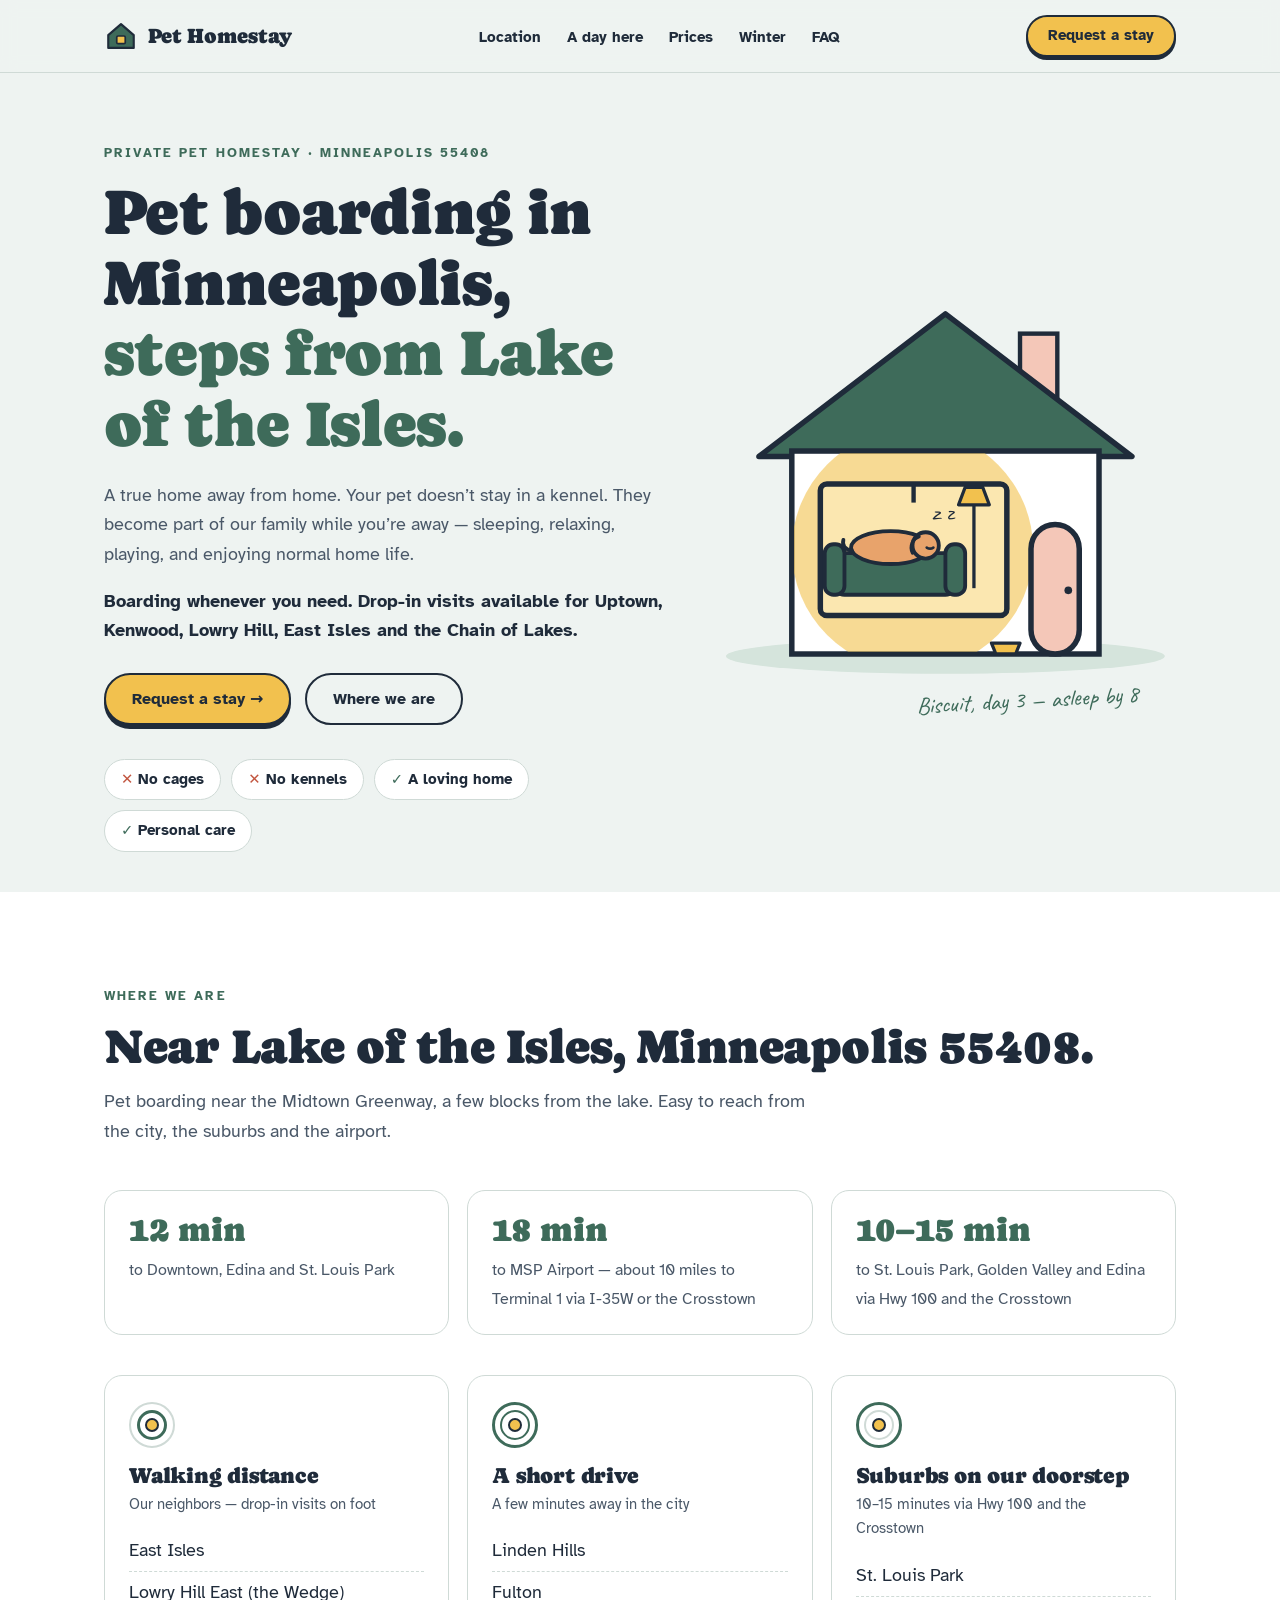
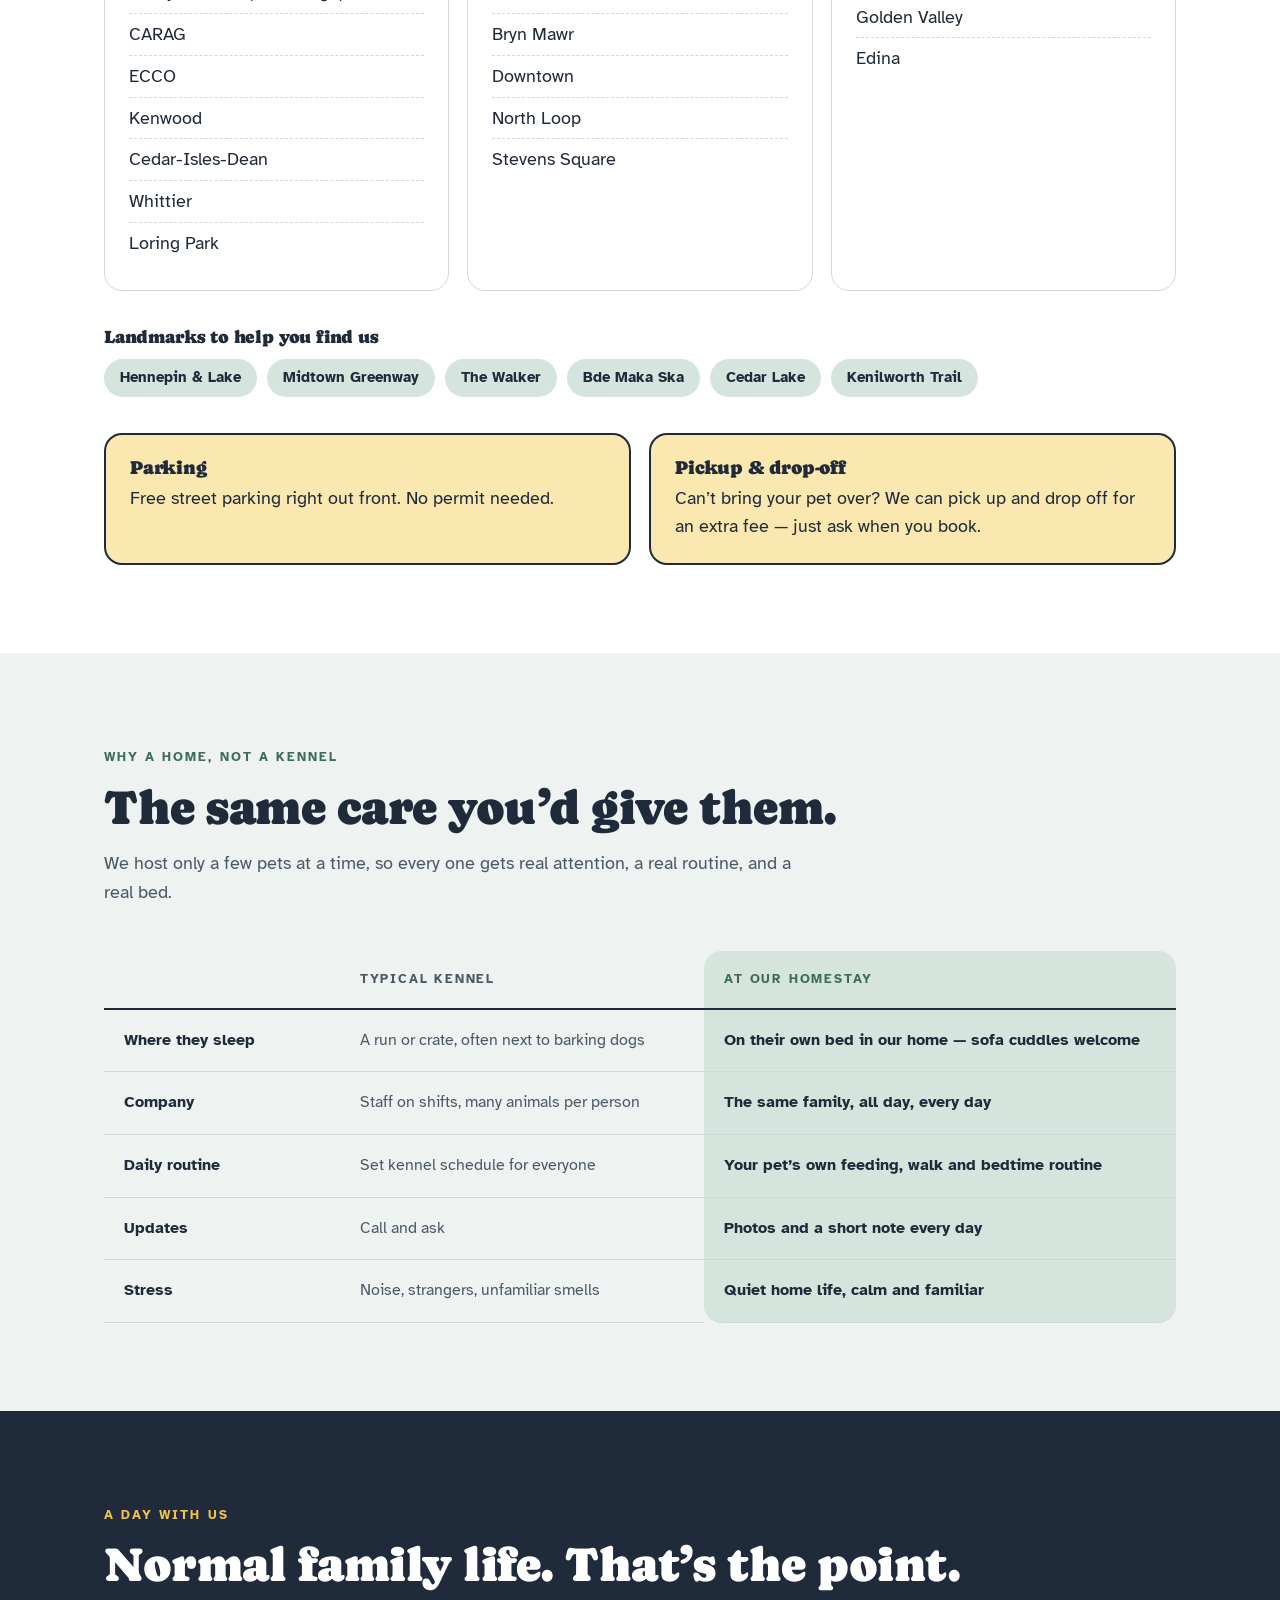
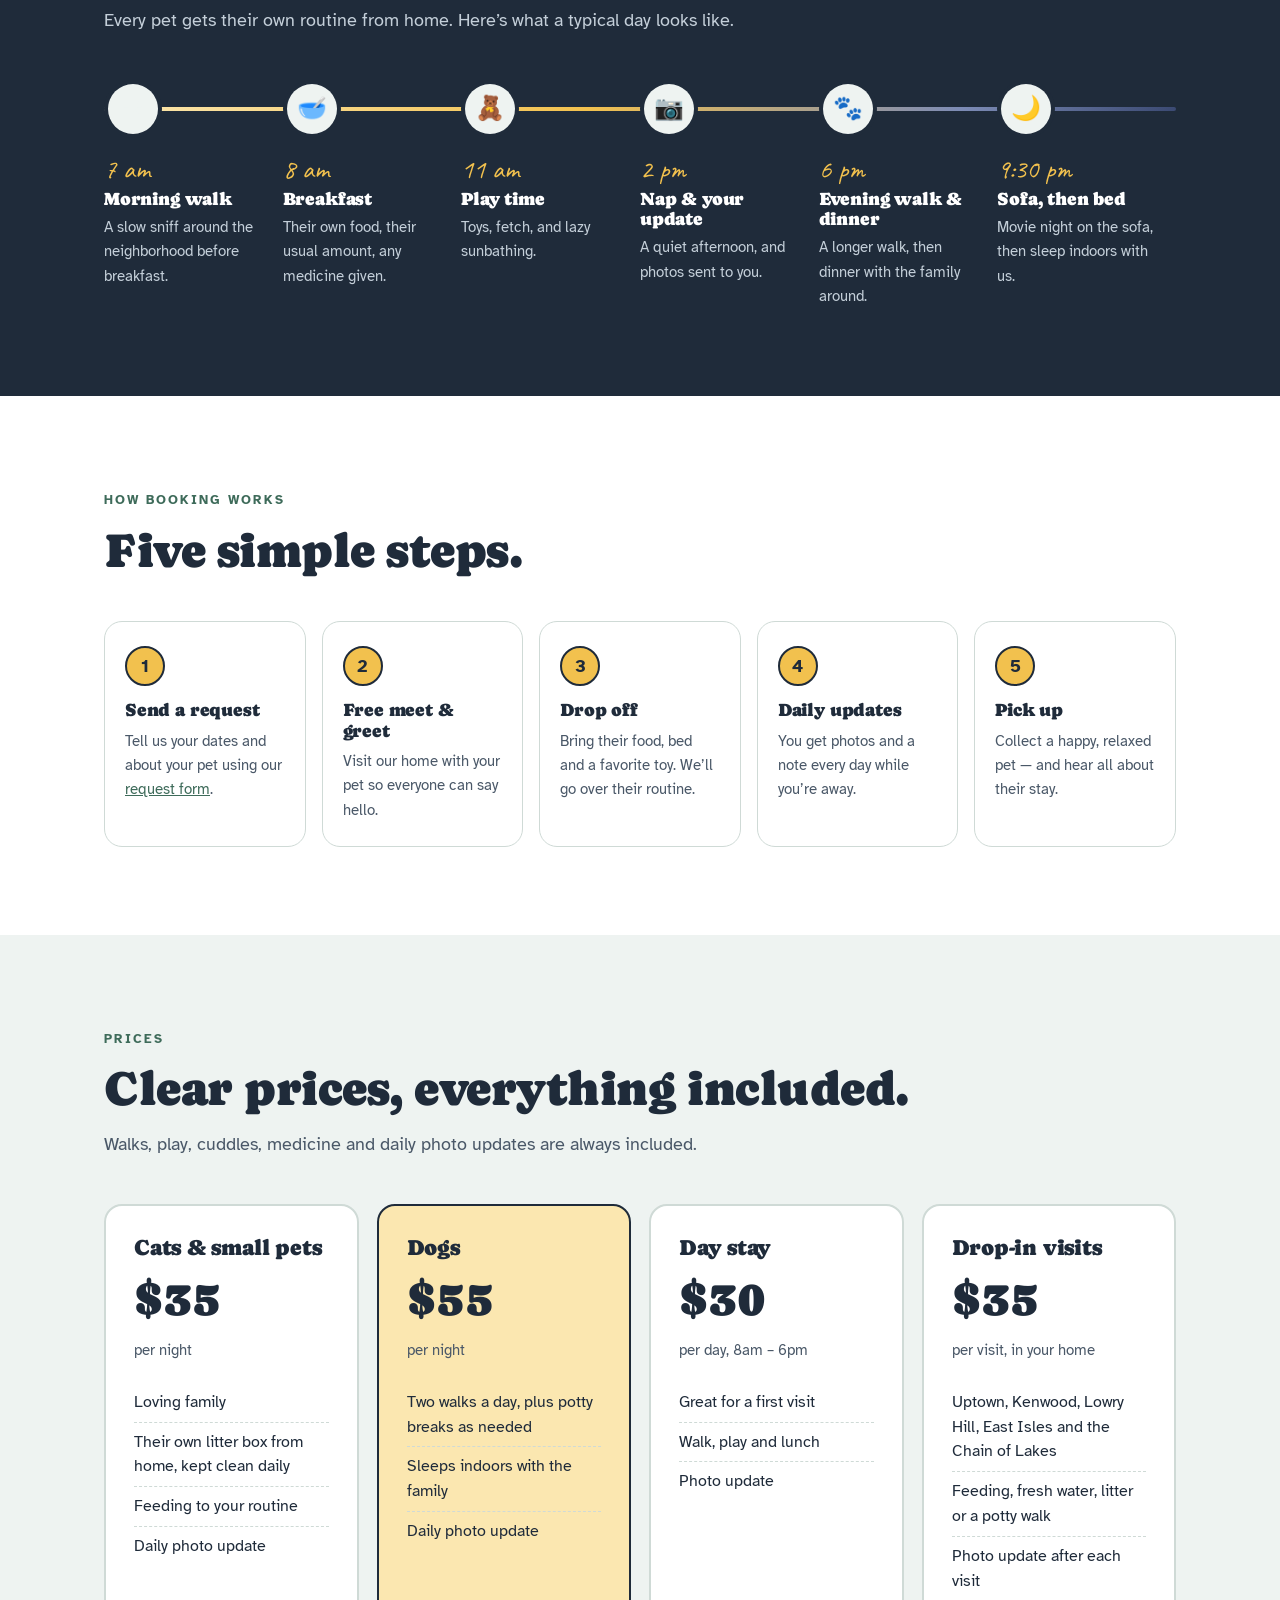
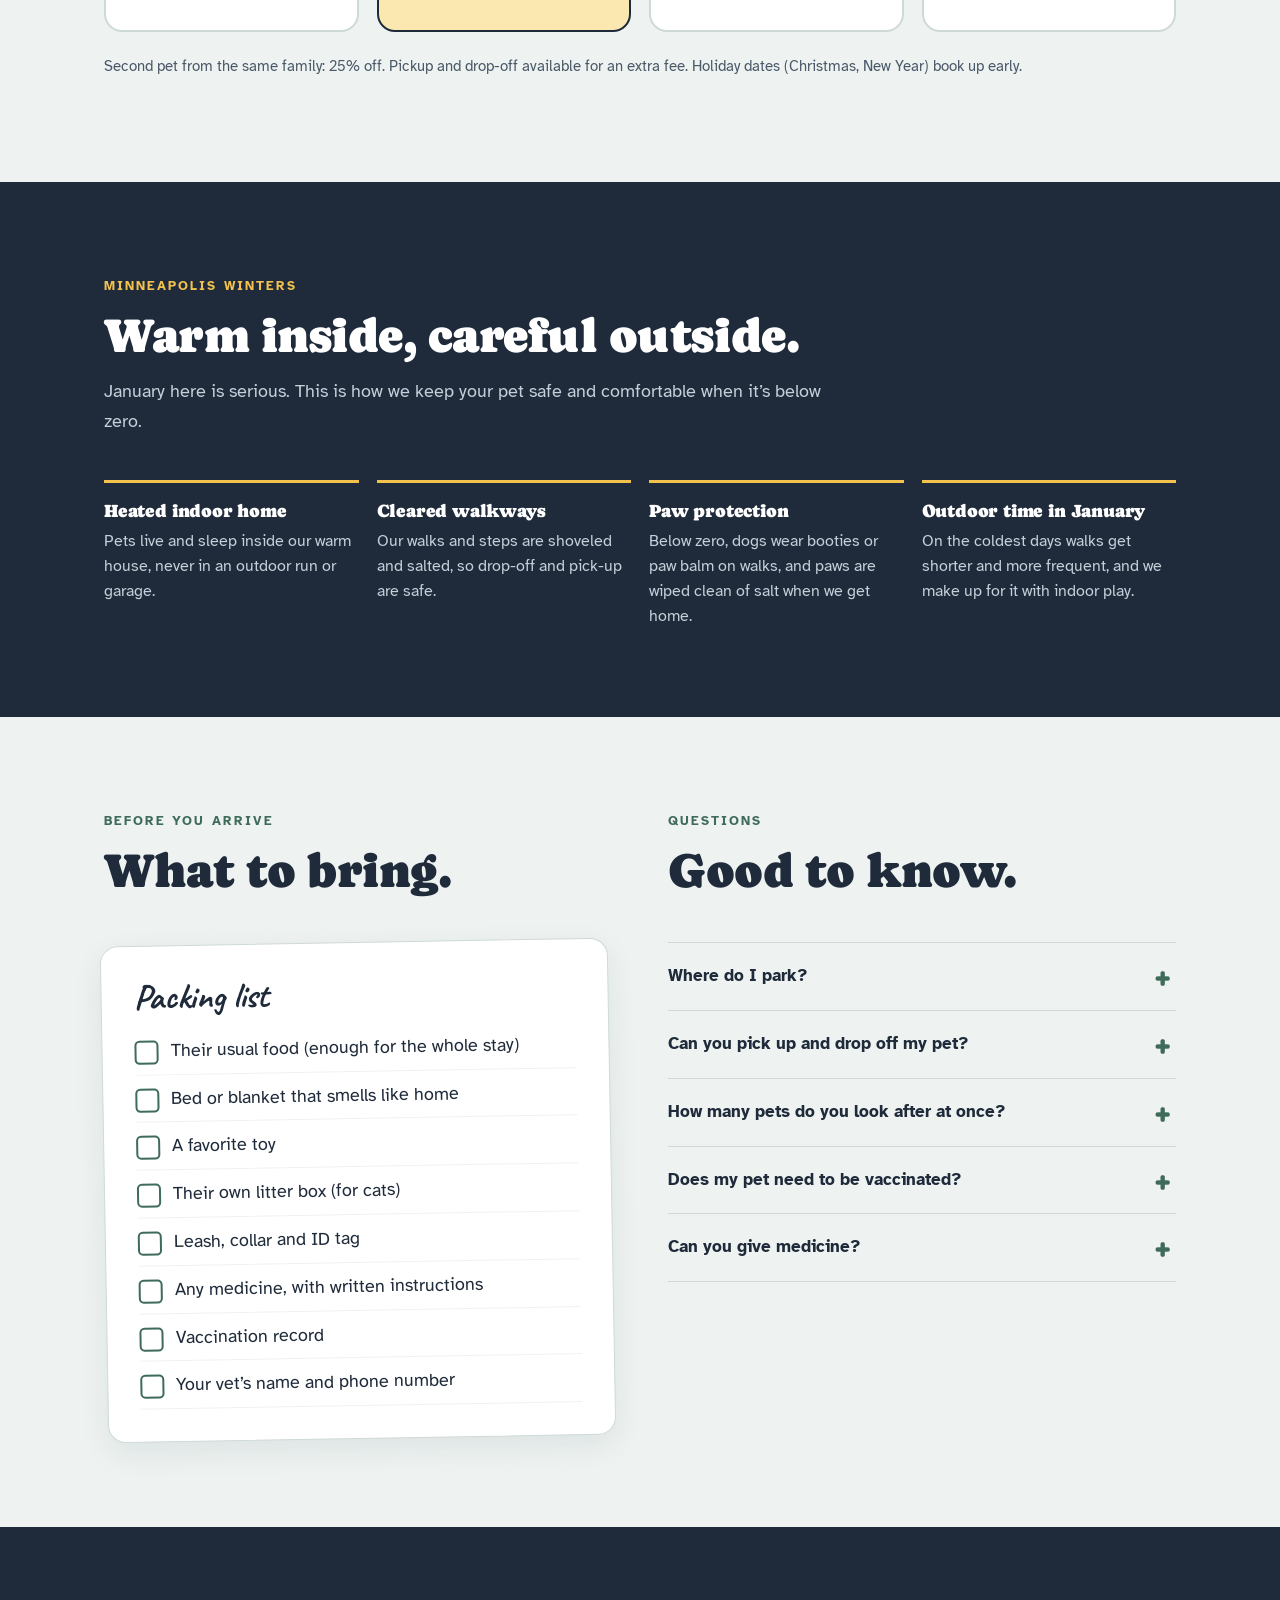
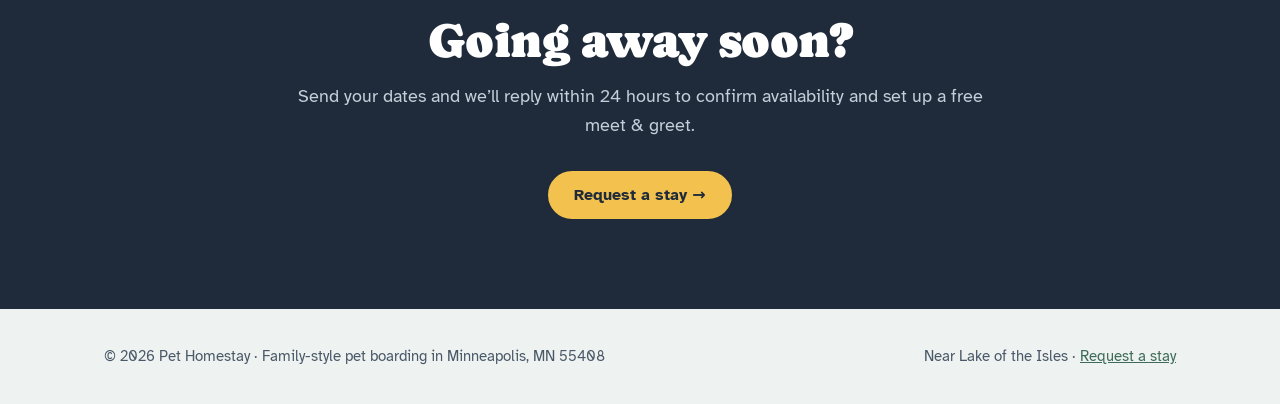
==== commit e90fd371: "Remove Rover reviews and testimonials page Co-Authored-By: Claude Opus 5 <noreply@anthropic.com>" ====
--- a/index.html
+++ b/index.html
@@ -4,10 +4,10 @@
 <meta charset="UTF-8">
 <meta name="viewport" content="width=device-width, initial-scale=1">
 <title>Pet Boarding in Minneapolis near Lake of the Isles | Pet Homestay</title>
-<meta name="description" content="Family-style pet boarding in Minneapolis 55408, steps from Lake of the Isles. No cages, no kennels. Drop-in visits for Uptown, Kenwood, Lowry Hill and East Isles. 5.0 stars on Rover.">
+<meta name="description" content="Family-style pet boarding in Minneapolis 55408, steps from Lake of the Isles. No cages, no kennels. Drop-in visits for Uptown, Kenwood, Lowry Hill and East Isles.">
 <link rel="canonical" href="https://petboardinghome.org/">
 <meta property="og:title" content="Pet Boarding in Minneapolis near Lake of the Isles | Pet Homestay">
-<meta property="og:description" content="Family-style pet boarding in Minneapolis 55408, steps from Lake of the Isles. No cages, no kennels. Drop-in visits for Uptown, Kenwood, Lowry Hill and East Isles. 5.0 stars on Rover.">
+<meta property="og:description" content="Family-style pet boarding in Minneapolis 55408, steps from Lake of the Isles. No cages, no kennels. Drop-in visits for Uptown, Kenwood, Lowry Hill and East Isles.">
 <meta property="og:url" content="https://petboardinghome.org/">
 <meta property="og:type" content="website">
 <link rel="preconnect" href="https://fonts.googleapis.com">
@@ -162,7 +162,6 @@
       <li><a href="index.html#day">A day here</a></li>
       <li><a href="index.html#prices">Prices</a></li>
       <li><a href="index.html#winter">Winter</a></li>
-      <li><a href="testimonials.html">Reviews</a></li>
       <li><a href="index.html#faq">FAQ</a></li>
     </ul>
     <a class="btn btn-primary" href="contact.html">Request a stay</a>
@@ -189,7 +188,6 @@
           <li class="yes">A loving home</li>
           <li class="yes">Personal care</li>
         </ul>
-        <p class="rating-line"><span class="stars" aria-hidden="true">★★★★★</span> <strong>5.0</strong> from 33 ratings on Rover · <a href="testimonials.html">Read the reviews</a></p>
       </div>
 
       <div class="house">
@@ -341,23 +339,6 @@
     </div>
   </section>
 
-  <!-- REVIEWS TEASER -->
-  <section id="reviews">
-    <div class="wrap">
-      <div class="section-head">
-        <span class="eyebrow">What owners say</span>
-        <h2>5.0 stars from 33 ratings.</h2>
-        <p class="lede">Every review on our Rover profile is five stars. Here are a few.</p>
-      </div>
-      <div class="quotes">
-        <figure class="review"><div class="stars" aria-label="5 out of 5 stars">★★★★★</div><blockquote>Ekaterina was a welcoming host to our pup. The little furry critter didn’t want to leave at pick up; a safe, warm home with lots of love and attention. I’d highly recommend and will return for care with Ekaterina.</blockquote><figcaption><strong>Benjamin A.</strong> · Boarding · Oct 24, 2024</figcaption></figure>
-        <figure class="review"><div class="stars" aria-label="5 out of 5 stars">★★★★★</div><blockquote>Katie is lovely and took great care of my senior dog who does require medication twice a day. She listened to all of the instructions I gave her and asked questions to make sure she knew his routine and how to give him his meds. I would definitely use Kate again!</blockquote><figcaption><strong>Katie D.</strong> · Boarding · Oct 21, 2024</figcaption></figure>
-        <figure class="review"><div class="stars" aria-label="5 out of 5 stars">★★★★★</div><blockquote>I felt 100% confident that my cat would be safe and well-taken care of. I had to stay an extra day at my destination and Ekaterina gladly took Bella in for another day. I was very relieved and thankful and will definitely hire her again. Thank you!</blockquote><figcaption><strong>Karen K.</strong> · Boarding · Dec 29, 2023</figcaption></figure>
-      </div>
-      <p class="quotes-foot"><a class="btn btn-quiet" href="testimonials.html">Read all reviews →</a></p>
-    </div>
-  </section>
-
   <!-- HOW IT WORKS -->
   <section id="how" class="band-white">
     <div class="wrap">
@@ -513,7 +494,7 @@
 <footer class="site">
   <div class="wrap foot">
     <span>© <span id="year"></span> Pet Homestay · Family-style pet boarding in Minneapolis, MN 55408</span>
-    <span>Near Lake of the Isles · <a href="testimonials.html">Reviews</a> · <a href="contact.html">Request a stay</a></span>
+    <span>Near Lake of the Isles · <a href="contact.html">Request a stay</a></span>
   </div>
 </footer>
 
--- a/styles.css
+++ b/styles.css
@@ -94,9 +94,6 @@
 .hero-grid { display: grid; grid-template-columns: 1.1fr 0.9fr; gap: 48px; align-items: center; }
 .hero h1 { font-size: clamp(2.3rem, 5vw, 4rem); margin-bottom: 22px; }
 .hero .served { font-weight: 700; margin: -12px 0 28px; max-width: 60ch; }
-.rating-line { margin: 22px 0 0; font-size: 0.98rem; }
-.rating-line .stars { color: #E0A800; letter-spacing: 2px; }
-.rating-line a { font-weight: 700; }
 .hero h1 em { font-style: normal; color: var(--sofa); }
 .hero .lede { margin: 0 0 30px; }
 .hero-actions { display: flex; flex-wrap: wrap; gap: 14px; margin-bottom: 34px; }
@@ -299,20 +296,6 @@
 .winter h3 { font-size: 1.15rem; margin-bottom: 8px; color: var(--white); }
 .winter p { margin: 0; color: #C4CFD9; font-size: 0.97rem; }
 
-/* ---------- reviews ---------- */
-.quotes { display: grid; grid-template-columns: repeat(3, 1fr); gap: 18px; }
-.review { background: var(--white); border: 1px solid var(--line); border-radius: var(--radius); padding: 24px; margin: 0; }
-.review .stars { color: #E0A800; letter-spacing: 2px; font-size: 1.05rem; }
-.review blockquote { margin: 10px 0 16px; font-size: 1.02rem; }
-.review figcaption { font-size: 0.92rem; color: var(--ink-soft); }
-.review figcaption strong { color: var(--ink); }
-.quotes-foot { margin-top: 26px; }
-.reviews { columns: 3; column-gap: 18px; }
-.reviews .review { break-inside: avoid; margin-bottom: 18px; display: block; }
-.score { display: flex; align-items: baseline; gap: 14px; margin-top: 14px; }
-.score strong { font-family: var(--display); font-weight: 400; font-size: 3.4rem; line-height: 1; }
-.score .stars { color: #E0A800; font-size: 1.5rem; letter-spacing: 3px; }
-
 /* ---------- cta + contact ---------- */
 .cta { text-align: center; }
 .cta h2 { color: var(--white); margin-bottom: 14px; }
@@ -336,8 +319,7 @@
   .house { max-width: 460px; margin: 0 auto; }
   .steps { grid-template-columns: 1fr 1fr; }
   .prices { grid-template-columns: 1fr 1fr; }
-  .rings, .winter, .quotes, .drive { grid-template-columns: 1fr; }
-  .reviews { columns: 1; }
+  .rings, .winter, .drive { grid-template-columns: 1fr; }
   .map-grid { grid-template-columns: 1fr; }
   .day { grid-template-columns: 1fr; gap: 26px; }
   .day::before { left: 27px; right: auto; top: 0; bottom: 0; width: 4px; height: auto;
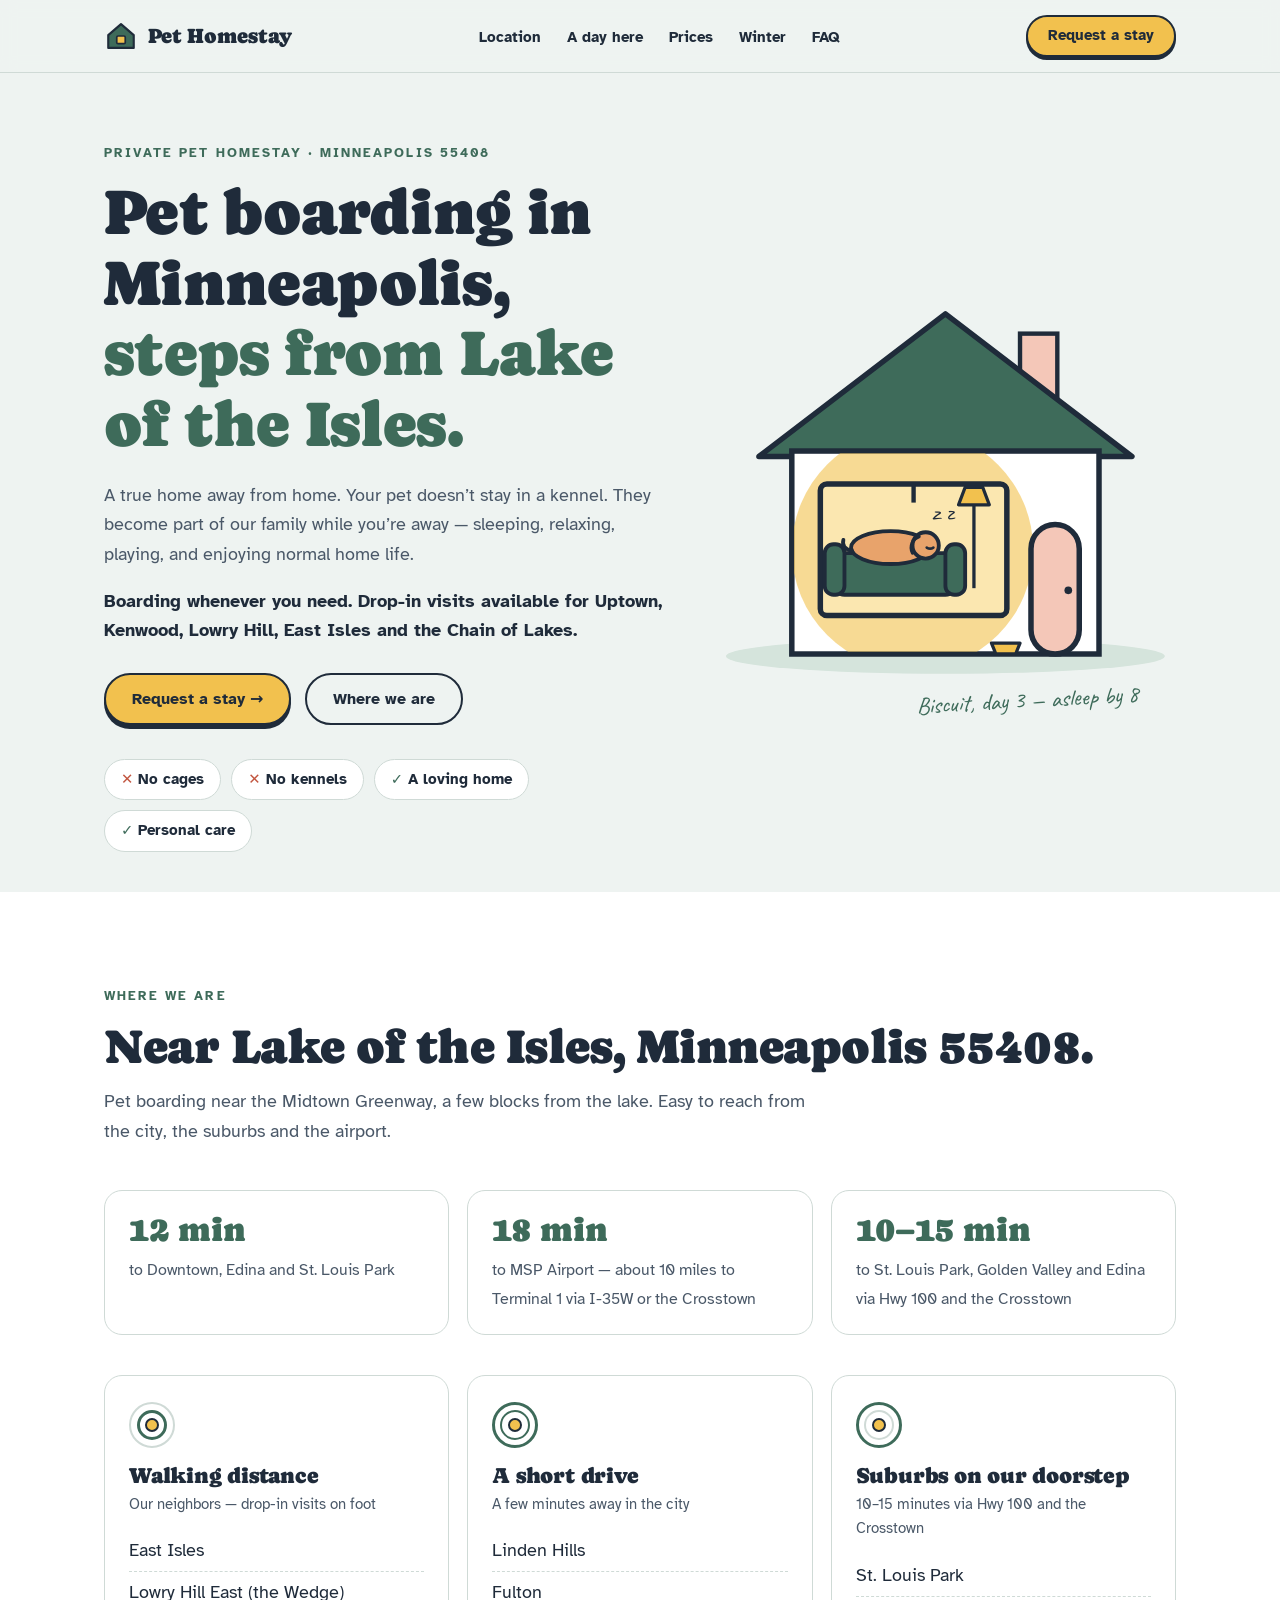
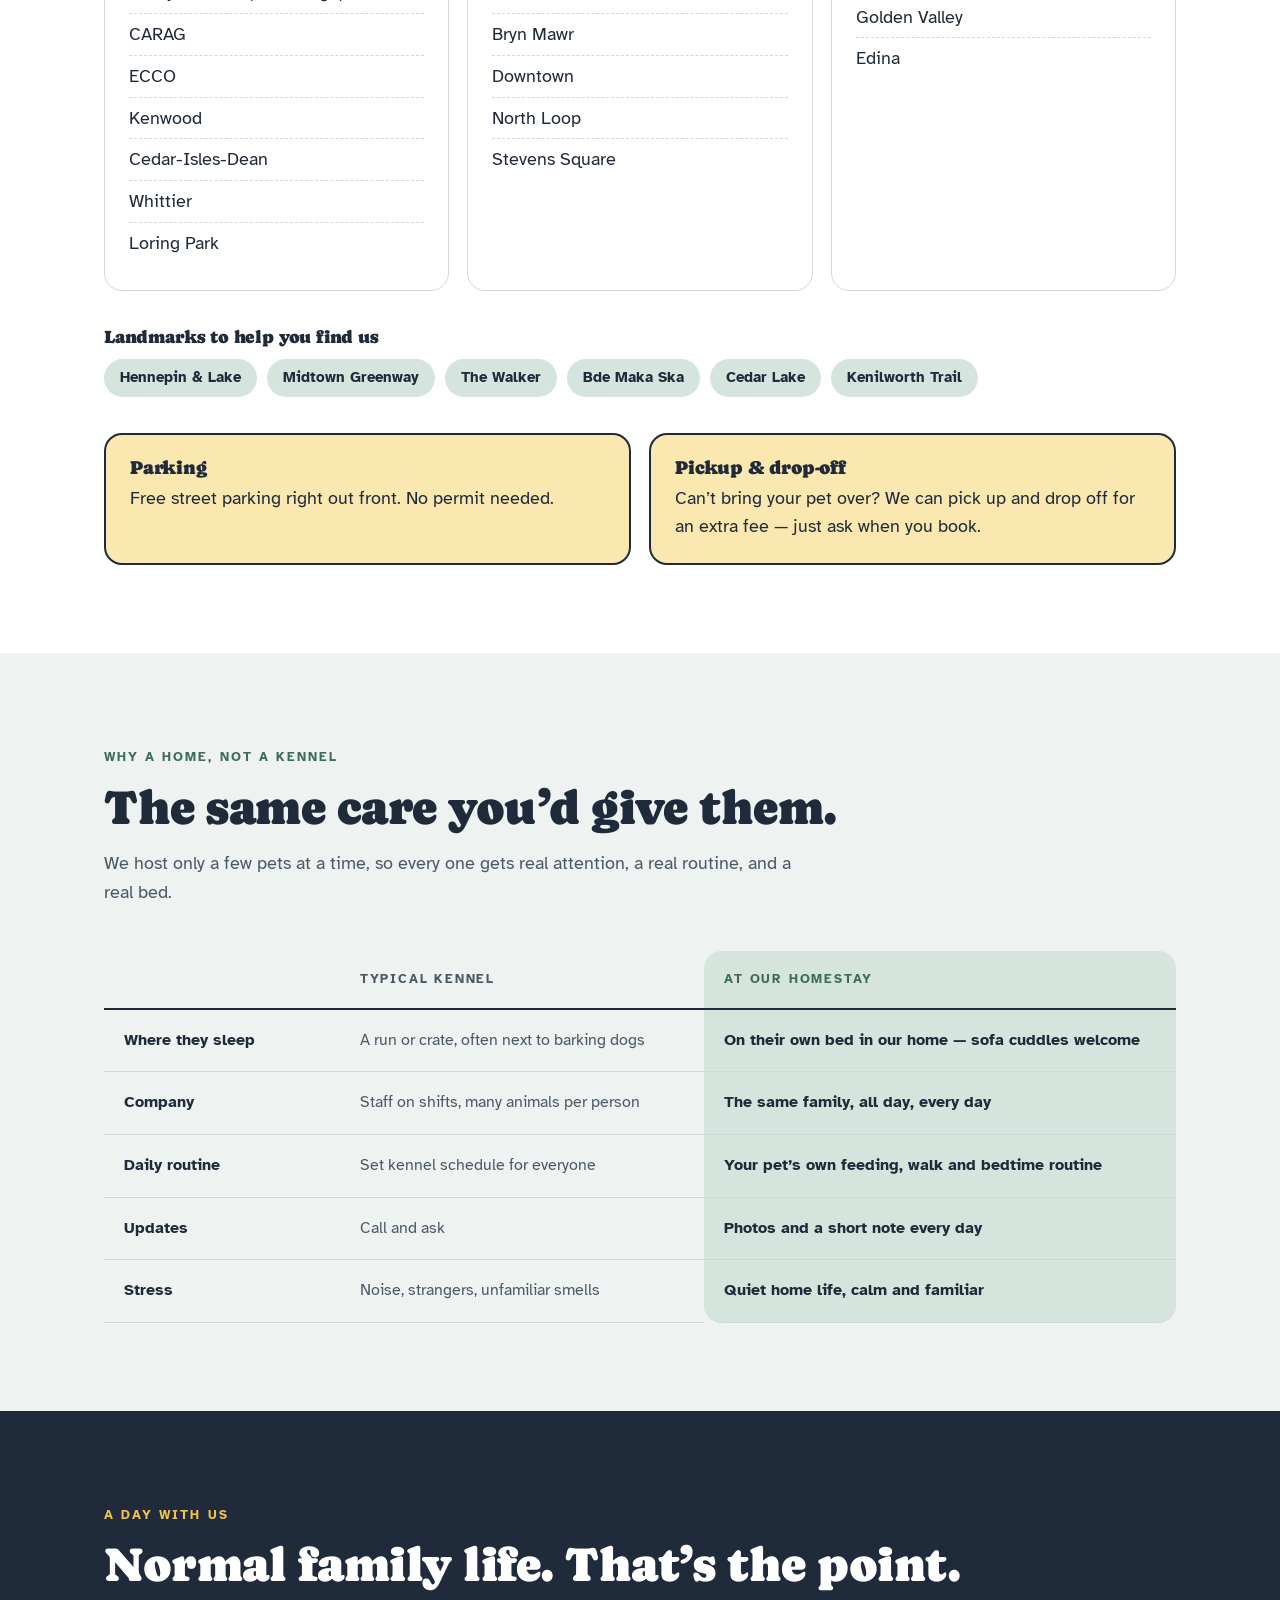
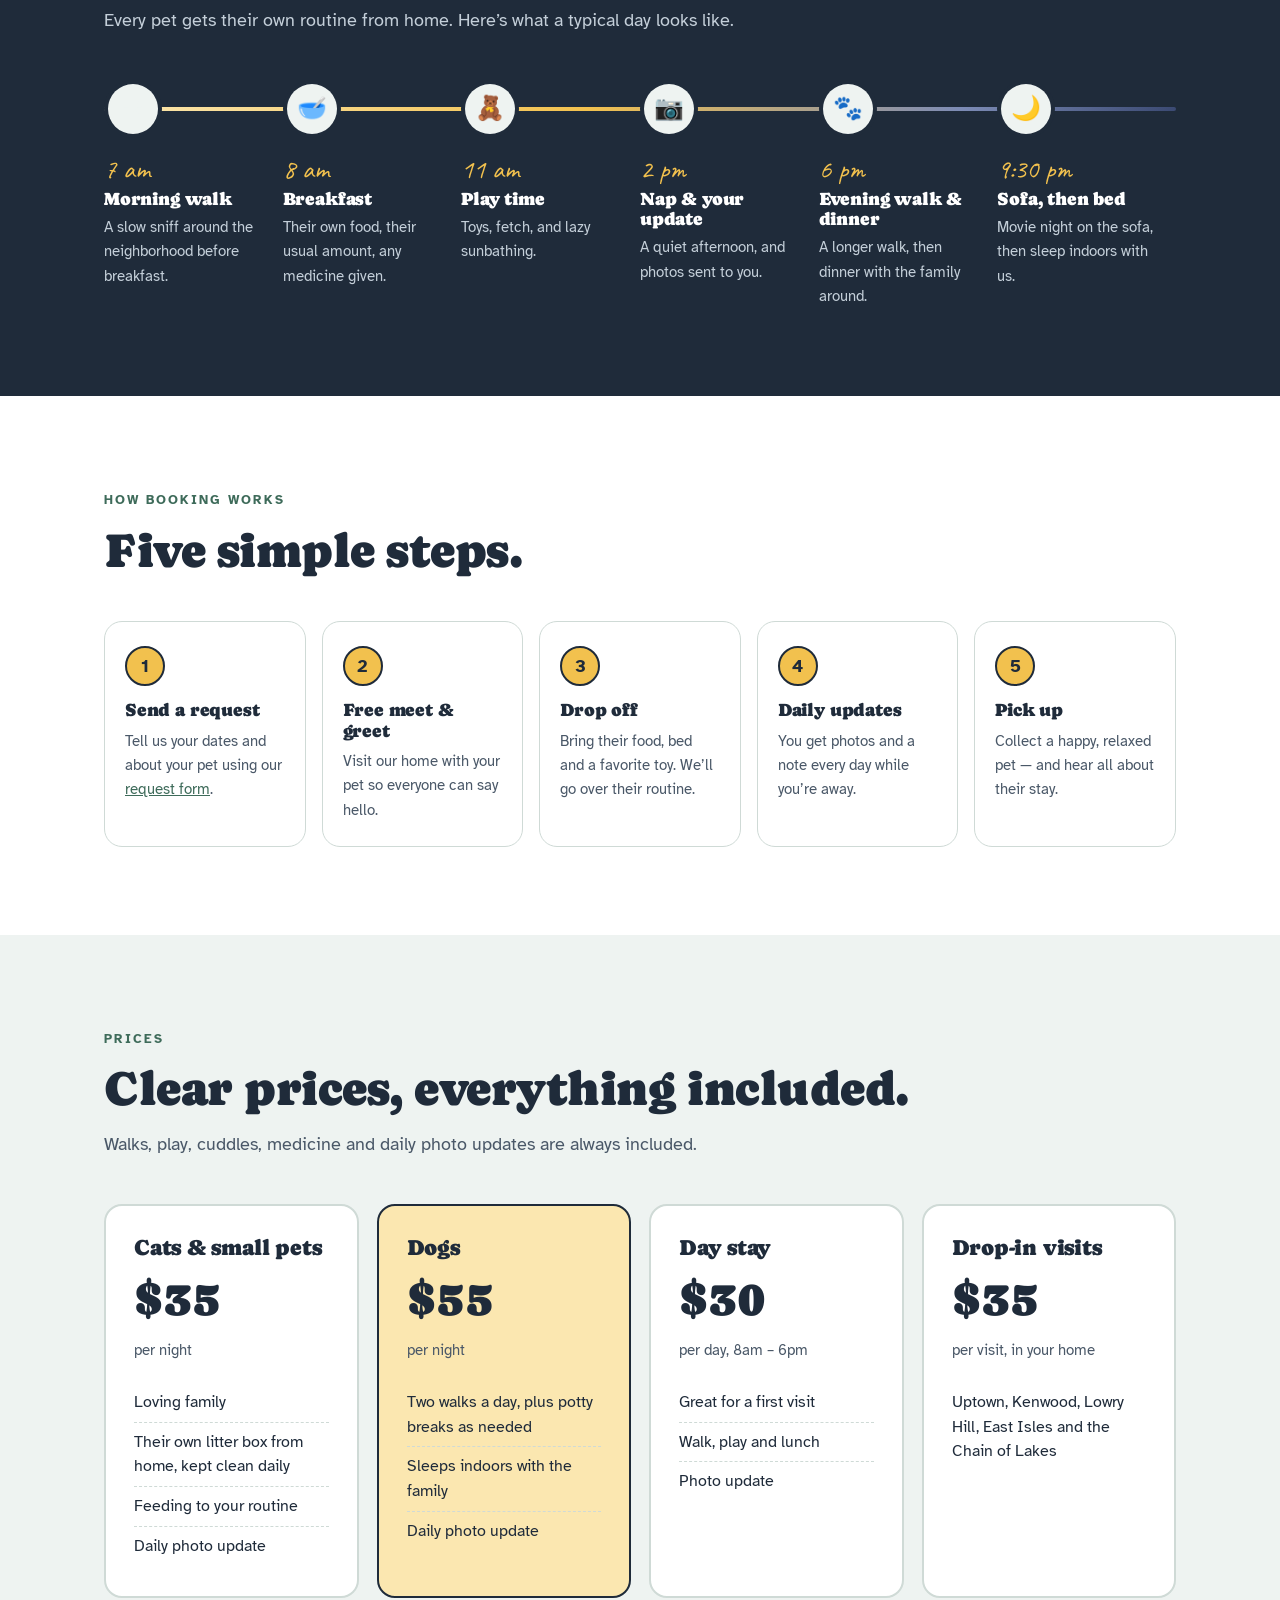
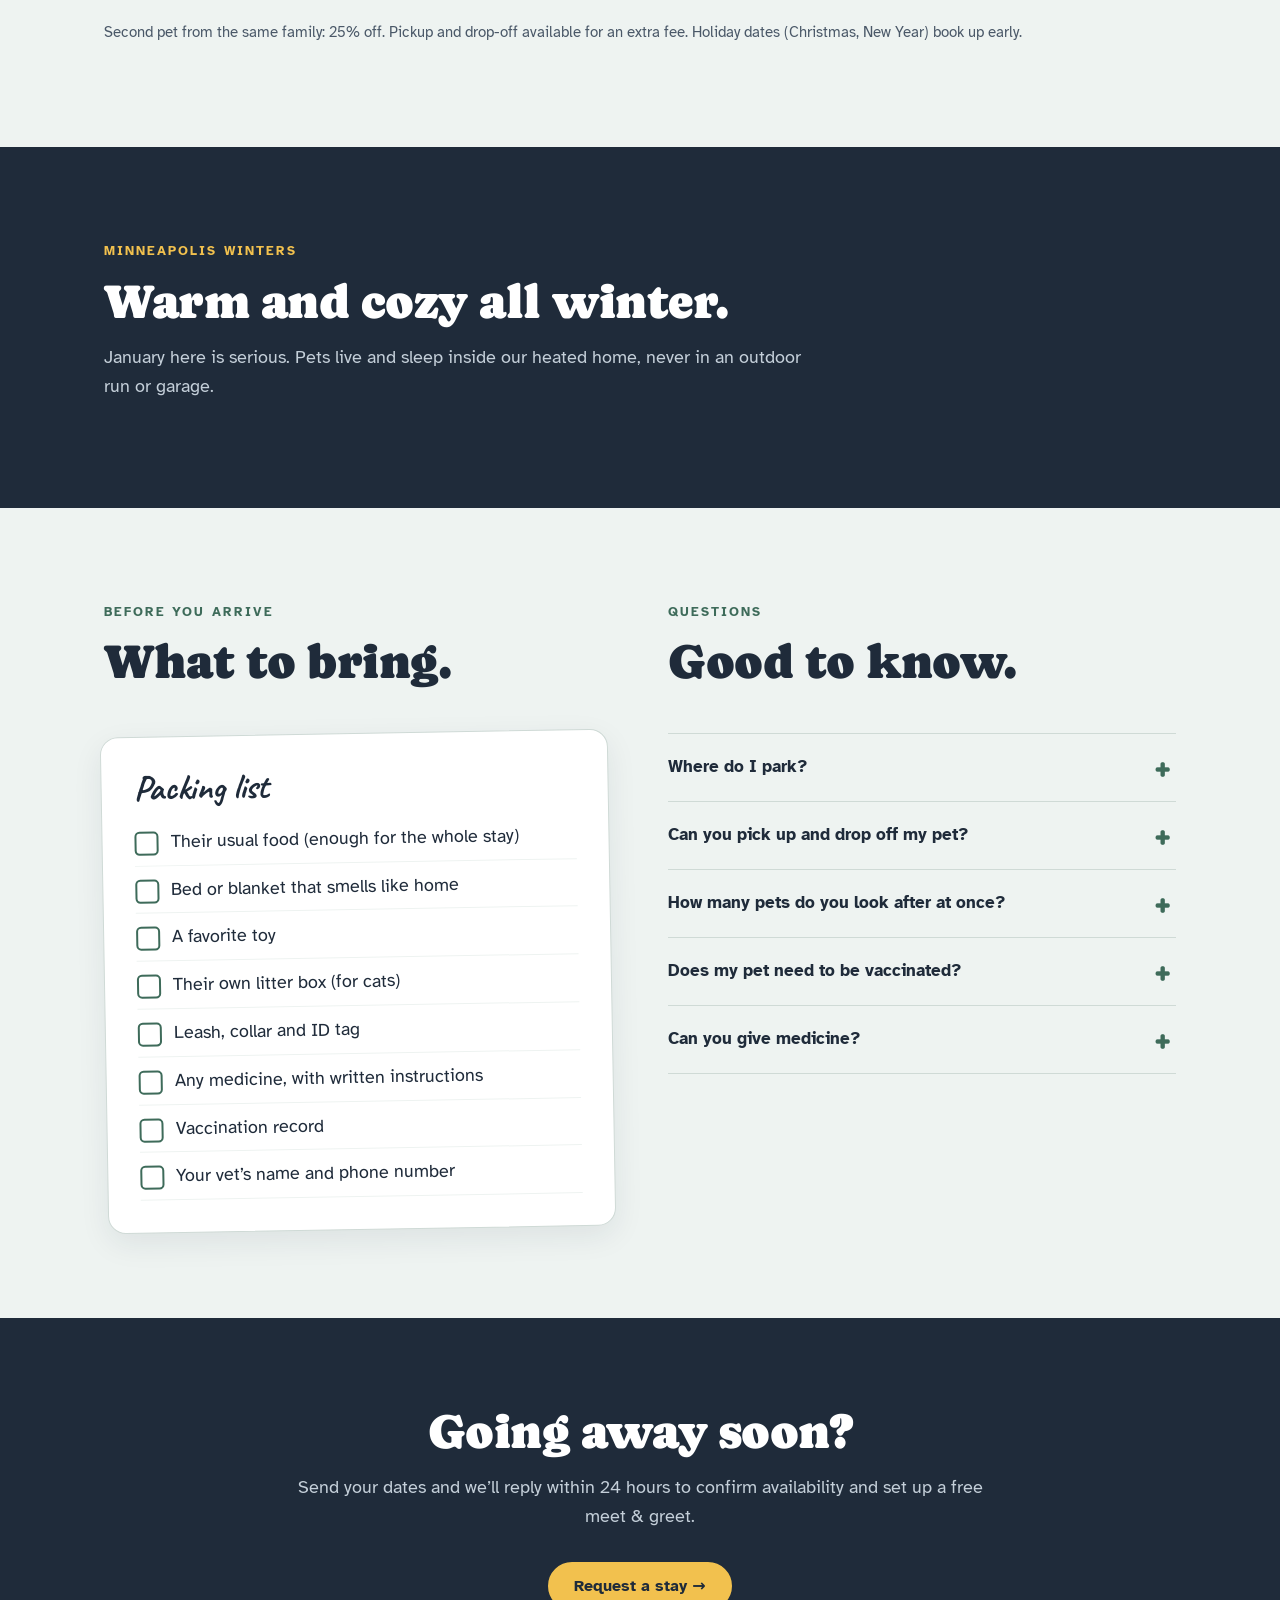
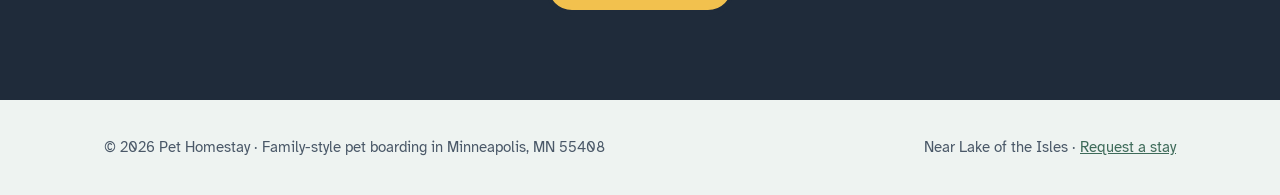
==== commit e261baeb: "Remove unconfirmed winter and drop-in details Co-Authored-By: Claude Opus 5 <noreply@anthropic.com>" ====
--- a/index.html
+++ b/index.html
@@ -402,8 +402,6 @@
           <p class="per">per visit, in your home</p>
           <ul>
             <li>Uptown, Kenwood, Lowry Hill, East Isles and the Chain of Lakes</li>
-            <li>Feeding, fresh water, litter or a potty walk</li>
-            <li>Photo update after each visit</li>
           </ul>
         </div>
       </div>
@@ -414,17 +412,11 @@
   <!-- WINTER -->
   <section id="winter" class="band-ink">
     <div class="wrap">
-      <div class="section-head">
+      <div class="section-head" style="margin-bottom:0">
         <span class="eyebrow">Minneapolis winters</span>
-        <h2 style="color:#fff">Warm inside, careful outside.</h2>
-        <p class="lede">January here is serious. This is how we keep your pet safe and comfortable when it’s below zero.</p>
-      </div>
-      <ul class="winter">
-        <li><h3>Heated indoor home</h3><p>Pets live and sleep inside our warm house, never in an outdoor run or garage.</p></li>
-        <li><h3>Cleared walkways</h3><p>Our walks and steps are shoveled and salted, so drop-off and pick-up are safe.</p></li>
-        <li><h3>Paw protection</h3><p>Below zero, dogs wear booties or paw balm on walks, and paws are wiped clean of salt when we get home.</p></li>
-        <li><h3>Outdoor time in January</h3><p>On the coldest days walks get shorter and more frequent, and we make up for it with indoor play.</p></li>
-      </ul>
+        <h2 style="color:#fff">Warm and cozy all winter.</h2>
+        <p class="lede">January here is serious. Pets live and sleep inside our heated home, never in an outdoor run or garage.</p>
+      </div>
     </div>
   </section>
 
--- a/styles.css
+++ b/styles.css
@@ -290,12 +290,6 @@
 .practical h3 { font-size: 1.2rem; margin-bottom: 6px; }
 .practical p { margin: 0; }
 
-/* ---------- winter ---------- */
-.winter { display: grid; grid-template-columns: repeat(4, 1fr); gap: 18px; list-style: none; padding: 0; margin: 0; }
-.winter li { border-top: 3px solid var(--lamp); padding-top: 18px; }
-.winter h3 { font-size: 1.15rem; margin-bottom: 8px; color: var(--white); }
-.winter p { margin: 0; color: #C4CFD9; font-size: 0.97rem; }
-
 /* ---------- cta + contact ---------- */
 .cta { text-align: center; }
 .cta h2 { color: var(--white); margin-bottom: 14px; }
@@ -319,7 +313,7 @@
   .house { max-width: 460px; margin: 0 auto; }
   .steps { grid-template-columns: 1fr 1fr; }
   .prices { grid-template-columns: 1fr 1fr; }
-  .rings, .winter, .drive { grid-template-columns: 1fr; }
+  .rings, .drive { grid-template-columns: 1fr; }
   .map-grid { grid-template-columns: 1fr; }
   .day { grid-template-columns: 1fr; gap: 26px; }
   .day::before { left: 27px; right: auto; top: 0; bottom: 0; width: 4px; height: auto;
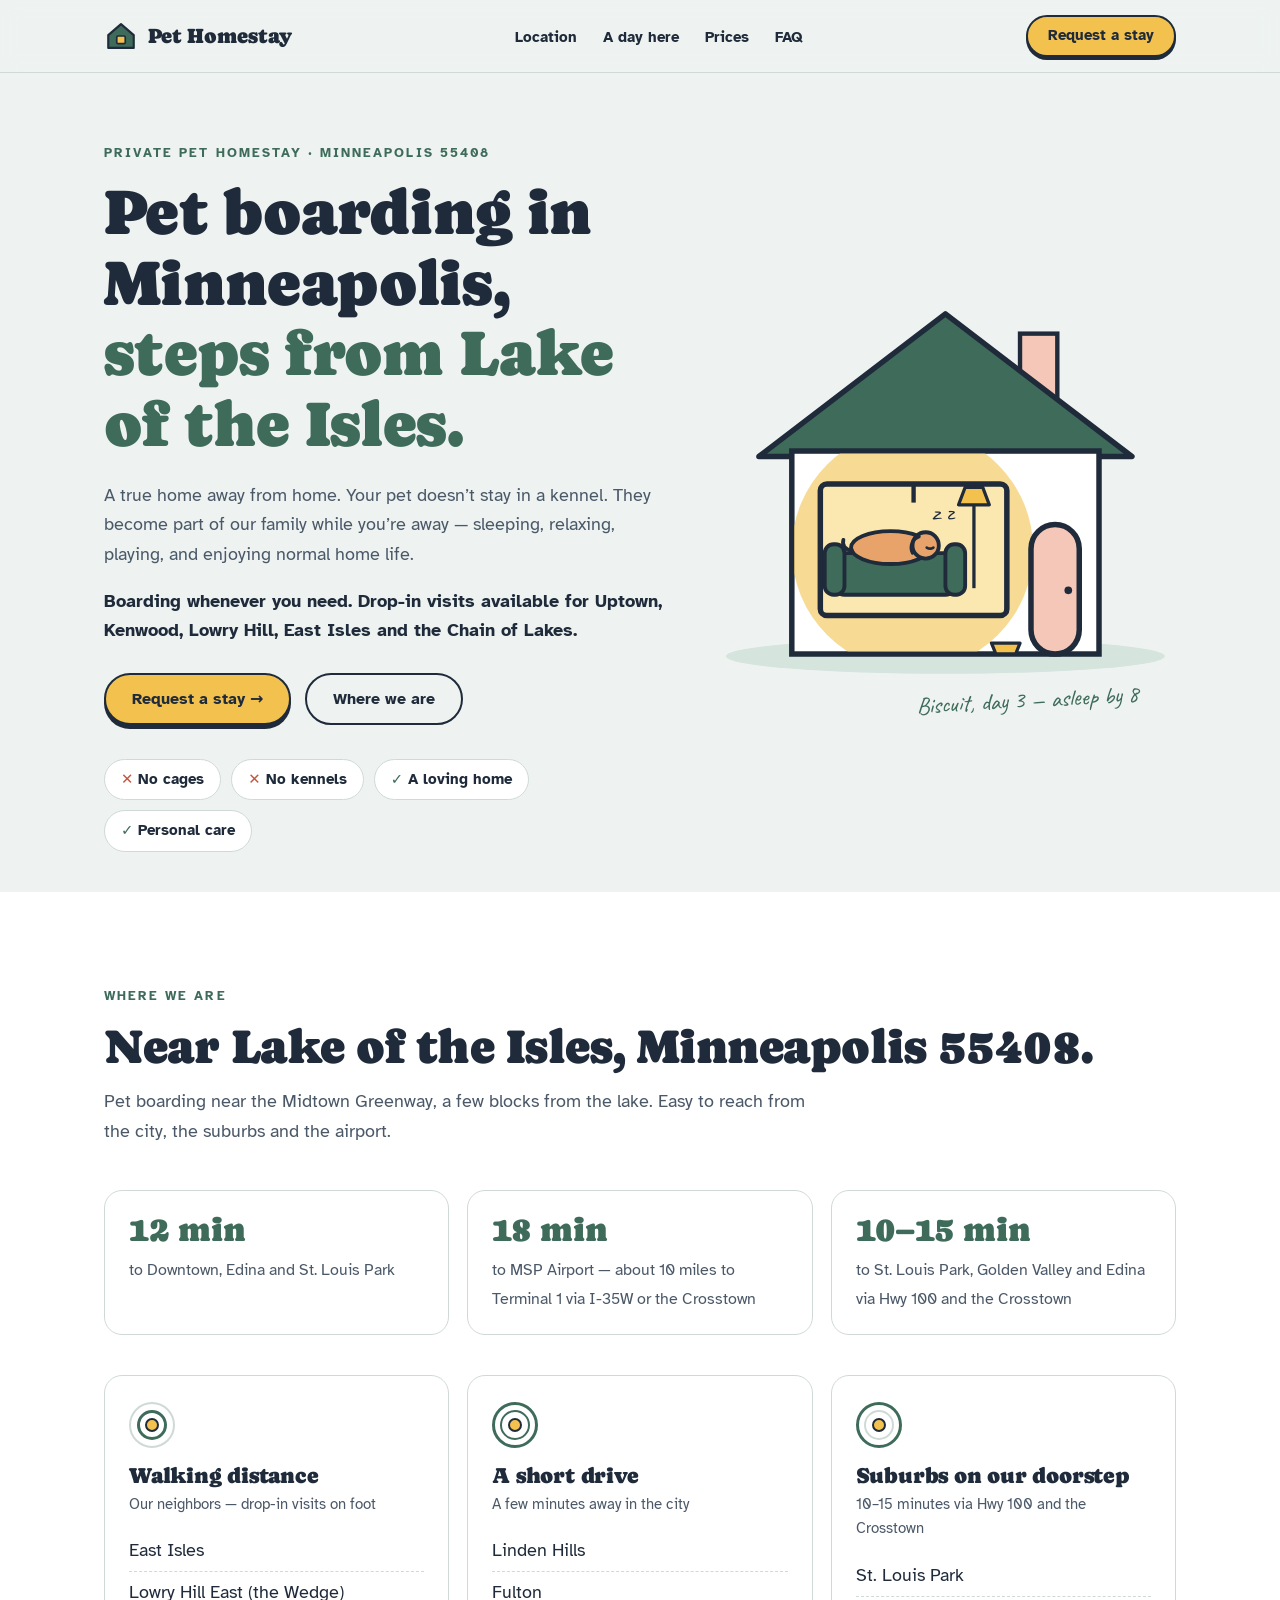
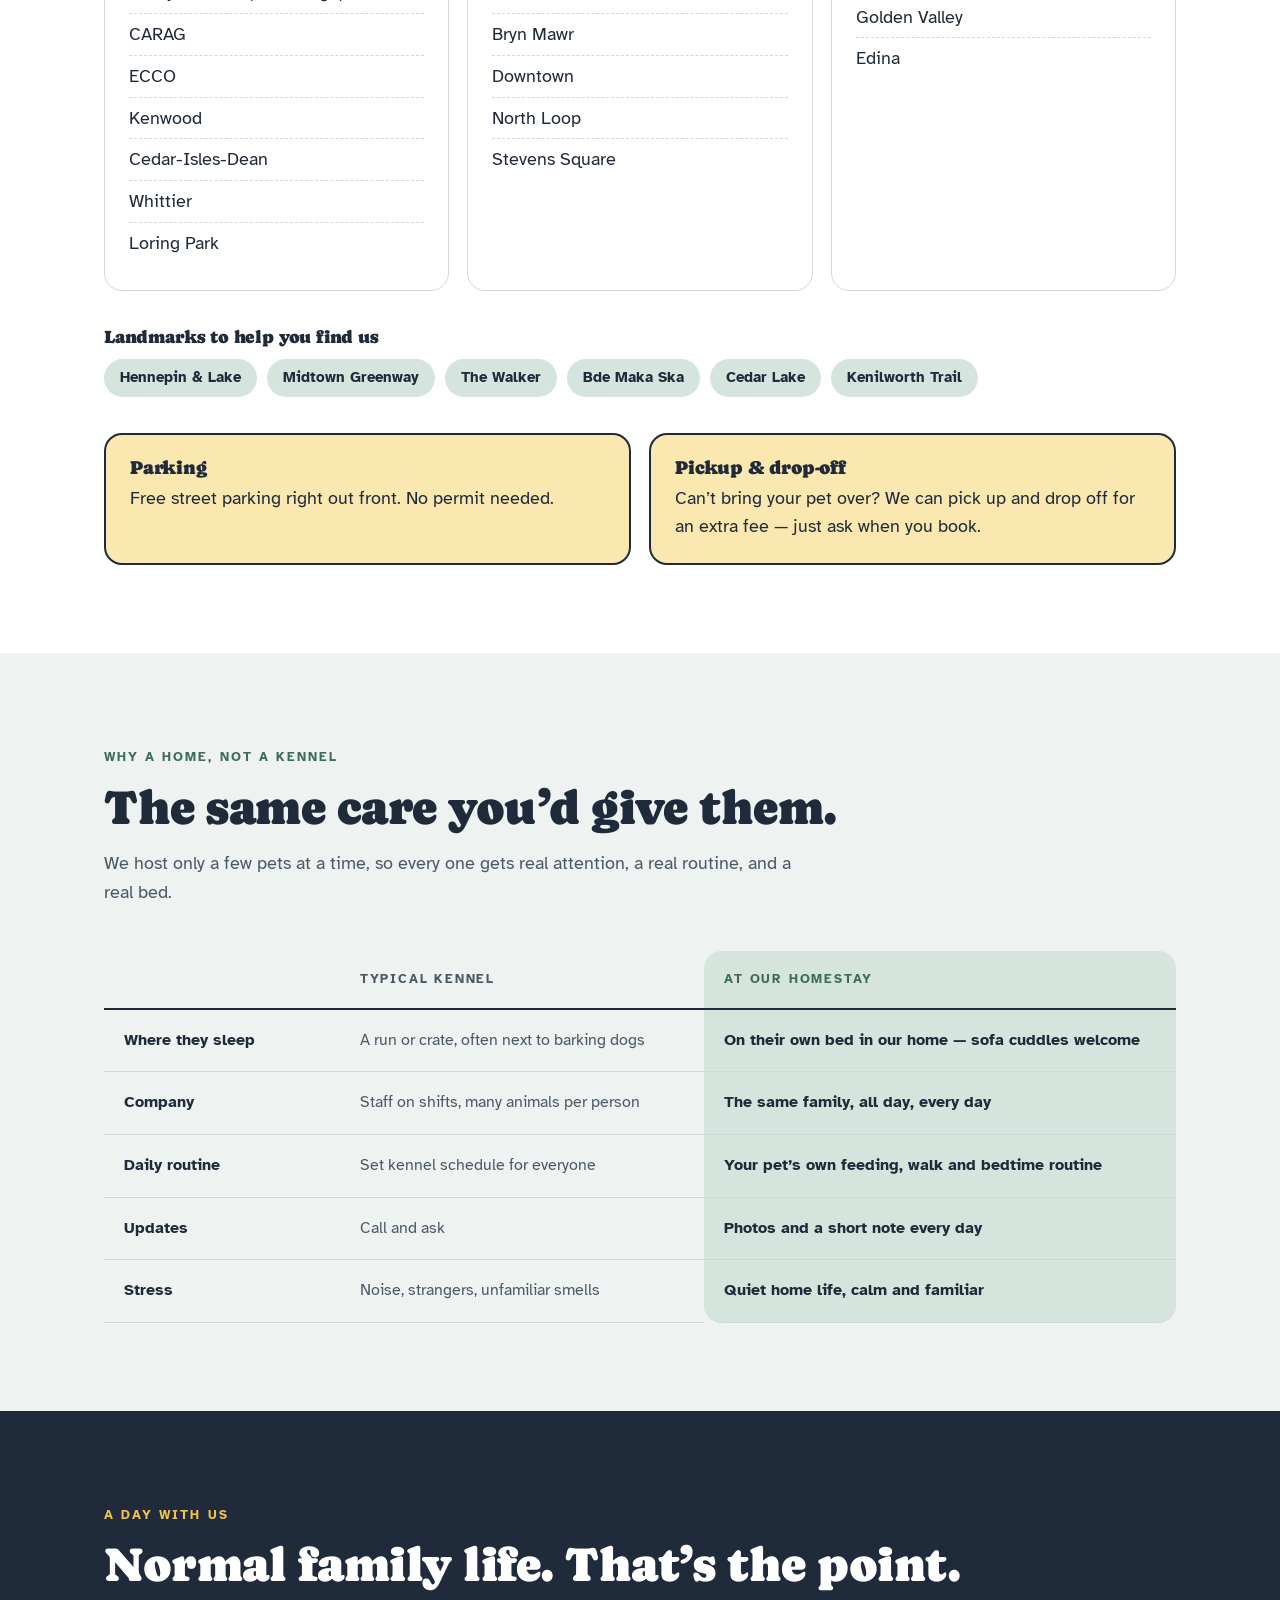
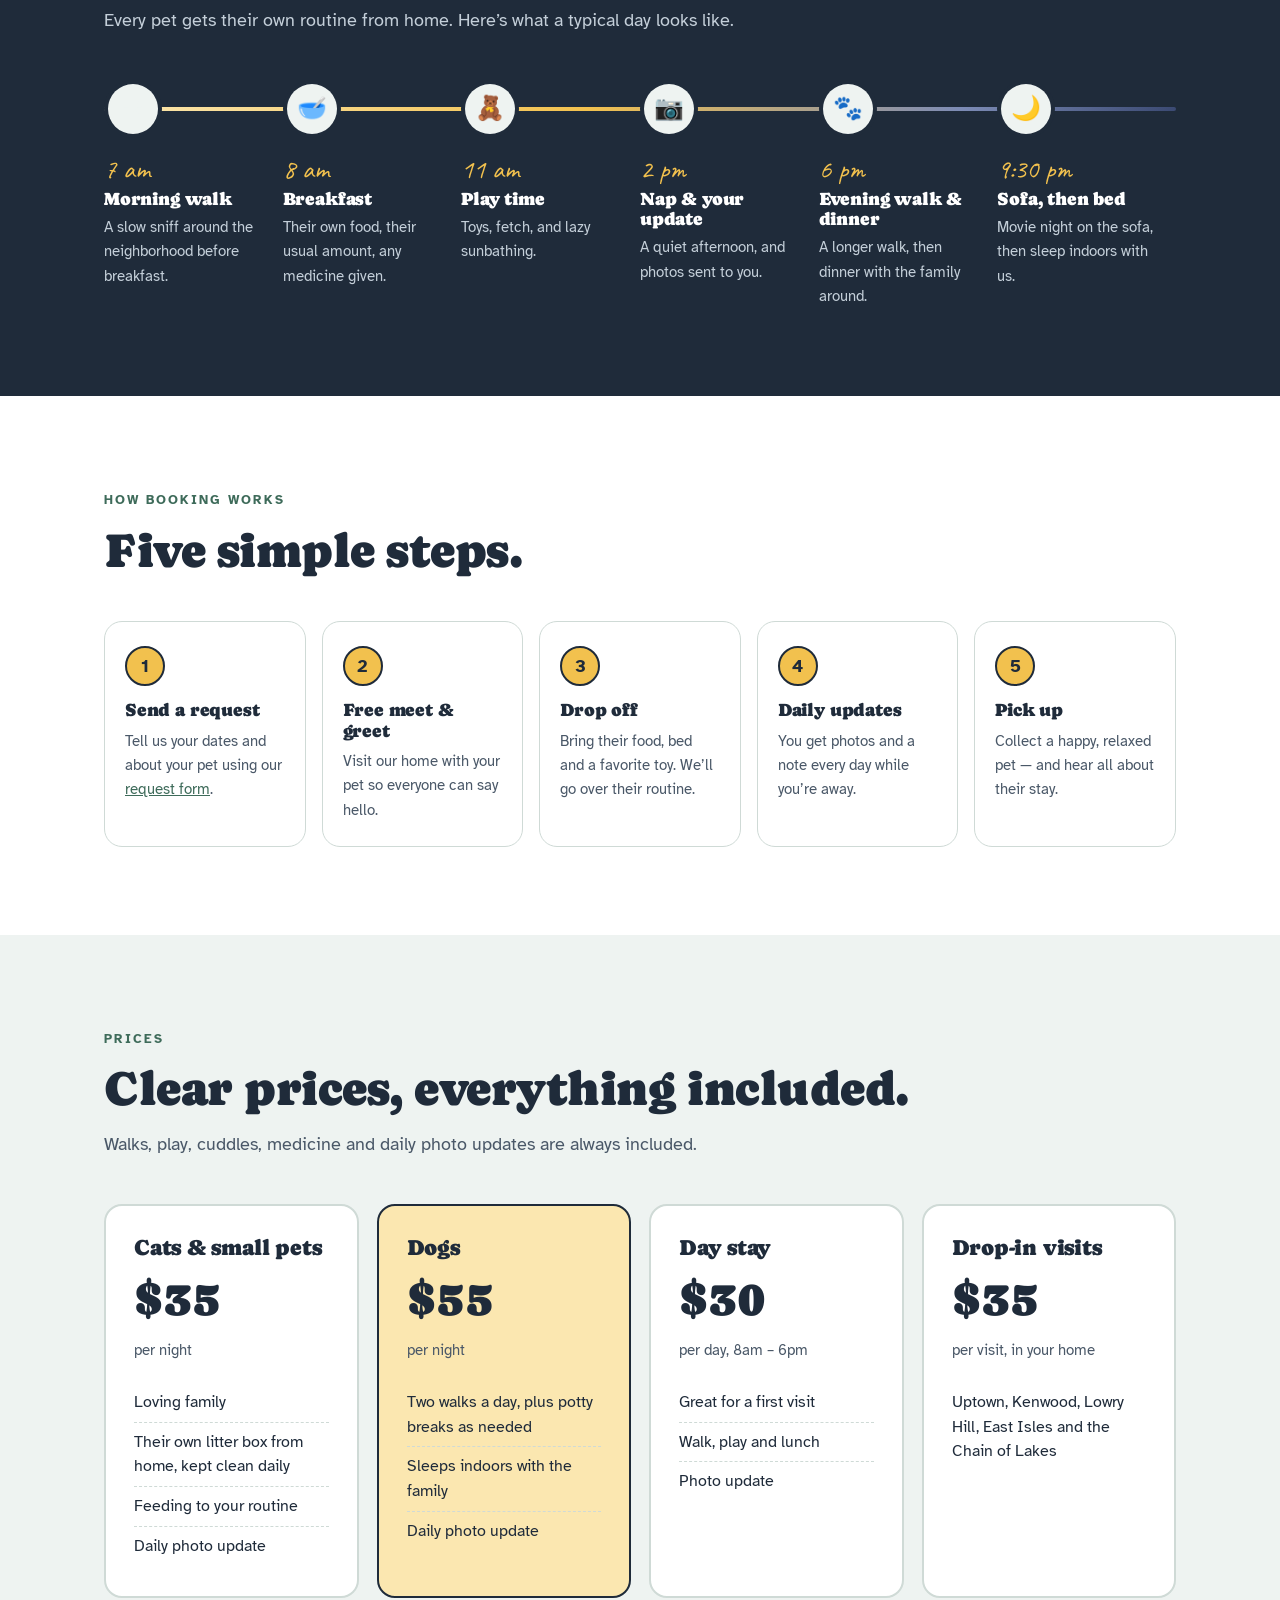
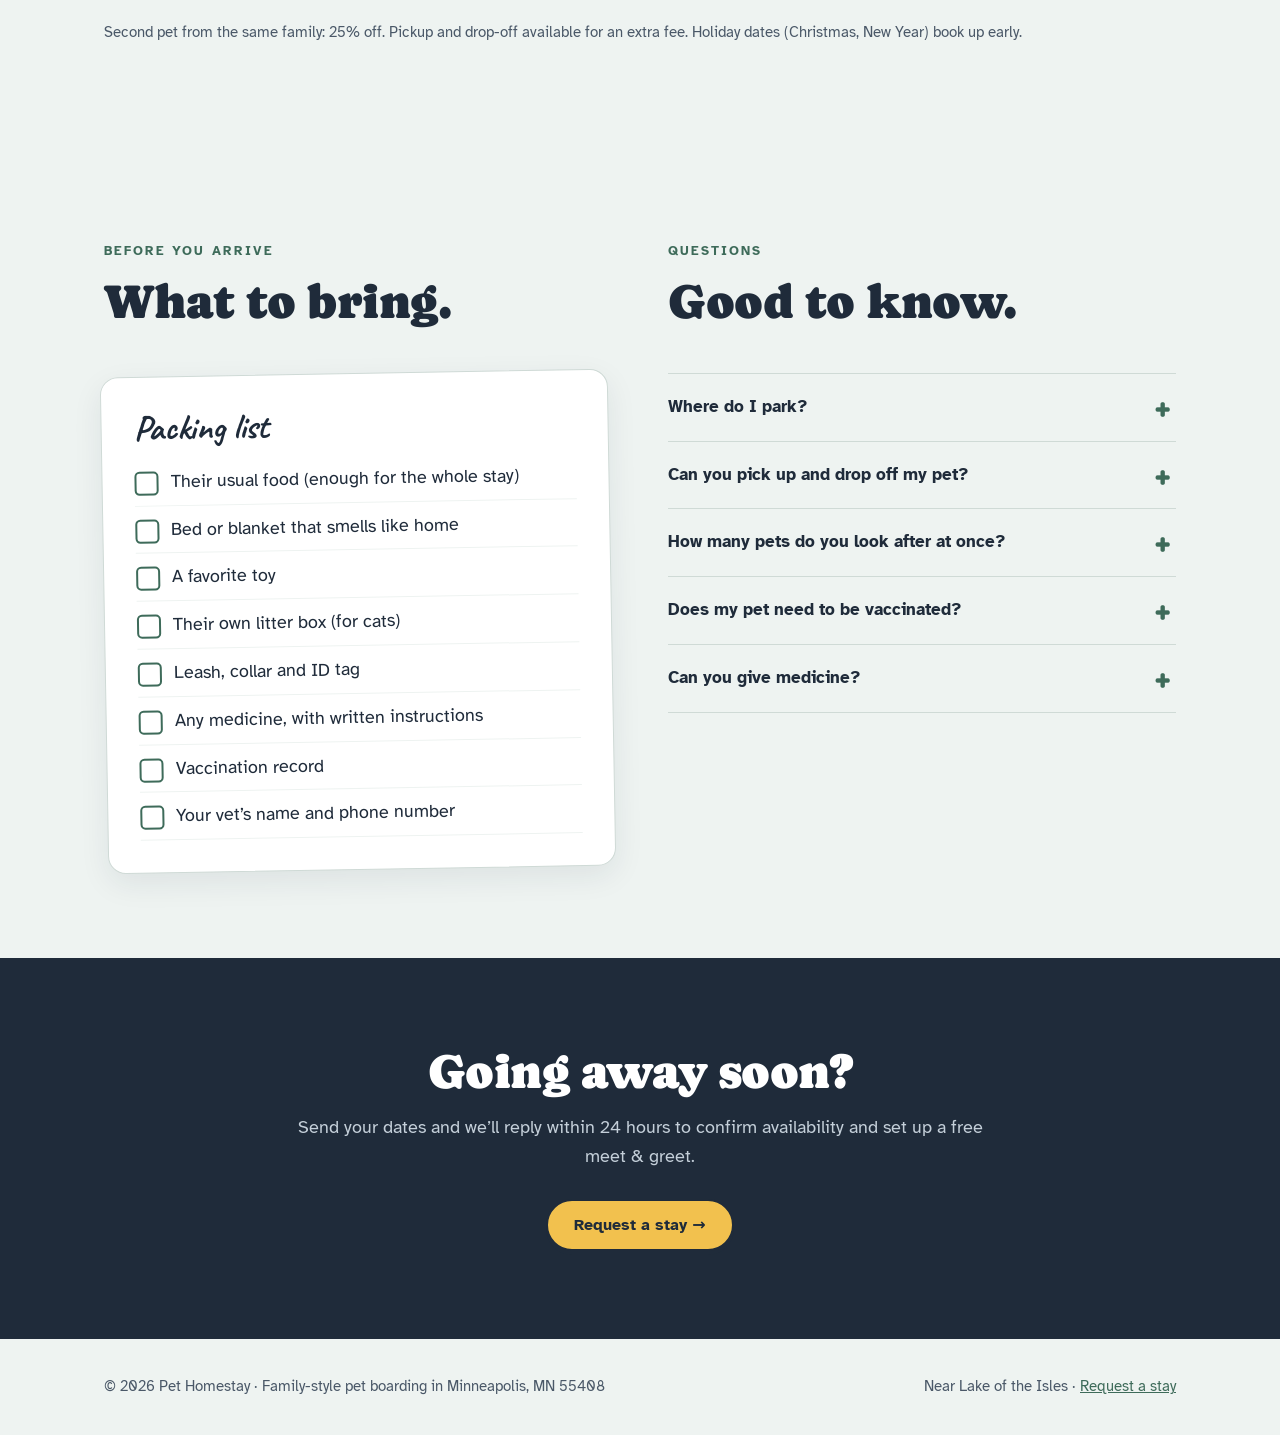
==== commit 3f81ea28: "Remove winter section Co-Authored-By: Claude Opus 5 <noreply@anthropic.com>" ====
--- a/index.html
+++ b/index.html
@@ -161,7 +161,6 @@
       <li><a href="index.html#location">Location</a></li>
       <li><a href="index.html#day">A day here</a></li>
       <li><a href="index.html#prices">Prices</a></li>
-      <li><a href="index.html#winter">Winter</a></li>
       <li><a href="index.html#faq">FAQ</a></li>
     </ul>
     <a class="btn btn-primary" href="contact.html">Request a stay</a>
@@ -409,17 +408,6 @@
     </div>
   </section>
 
-  <!-- WINTER -->
-  <section id="winter" class="band-ink">
-    <div class="wrap">
-      <div class="section-head" style="margin-bottom:0">
-        <span class="eyebrow">Minneapolis winters</span>
-        <h2 style="color:#fff">Warm and cozy all winter.</h2>
-        <p class="lede">January here is serious. Pets live and sleep inside our heated home, never in an outdoor run or garage.</p>
-      </div>
-    </div>
-  </section>
-
   <!-- PACKING + FAQ -->
   <section id="faq">
     <div class="wrap two-col">
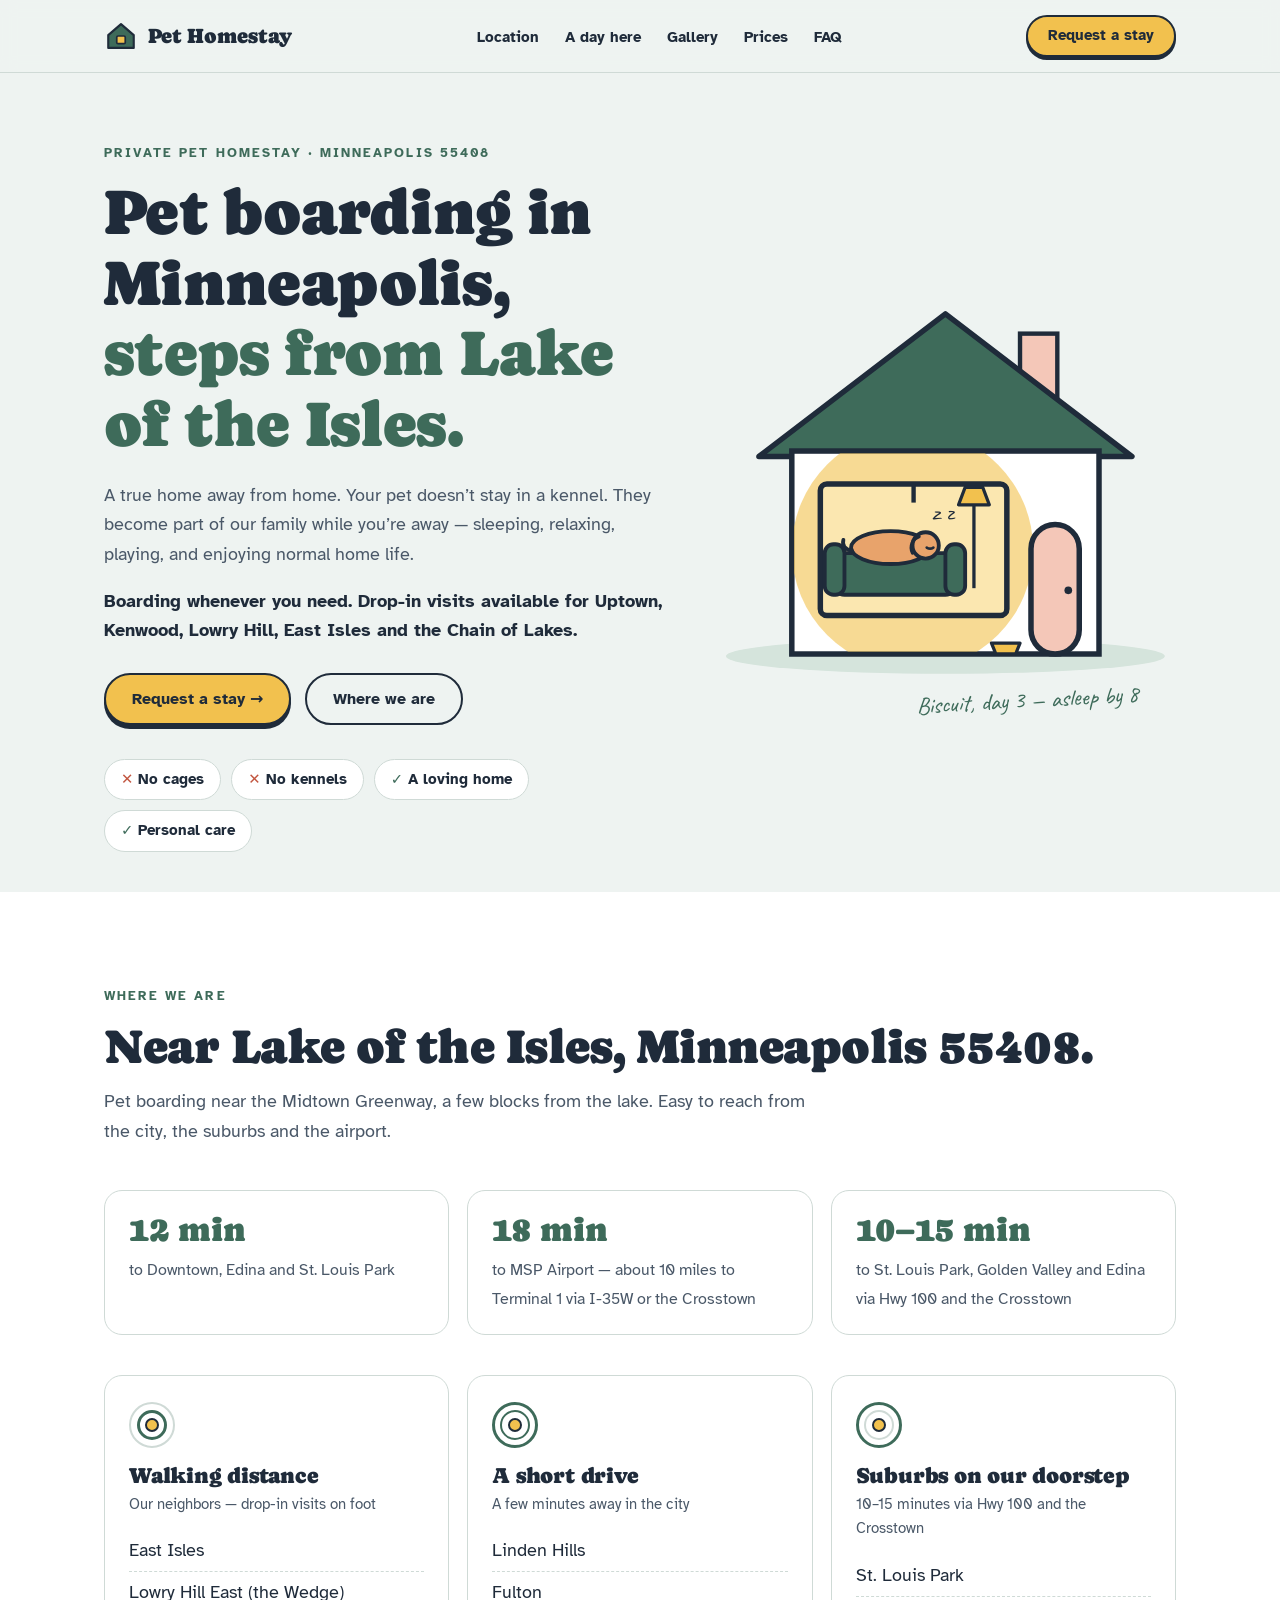
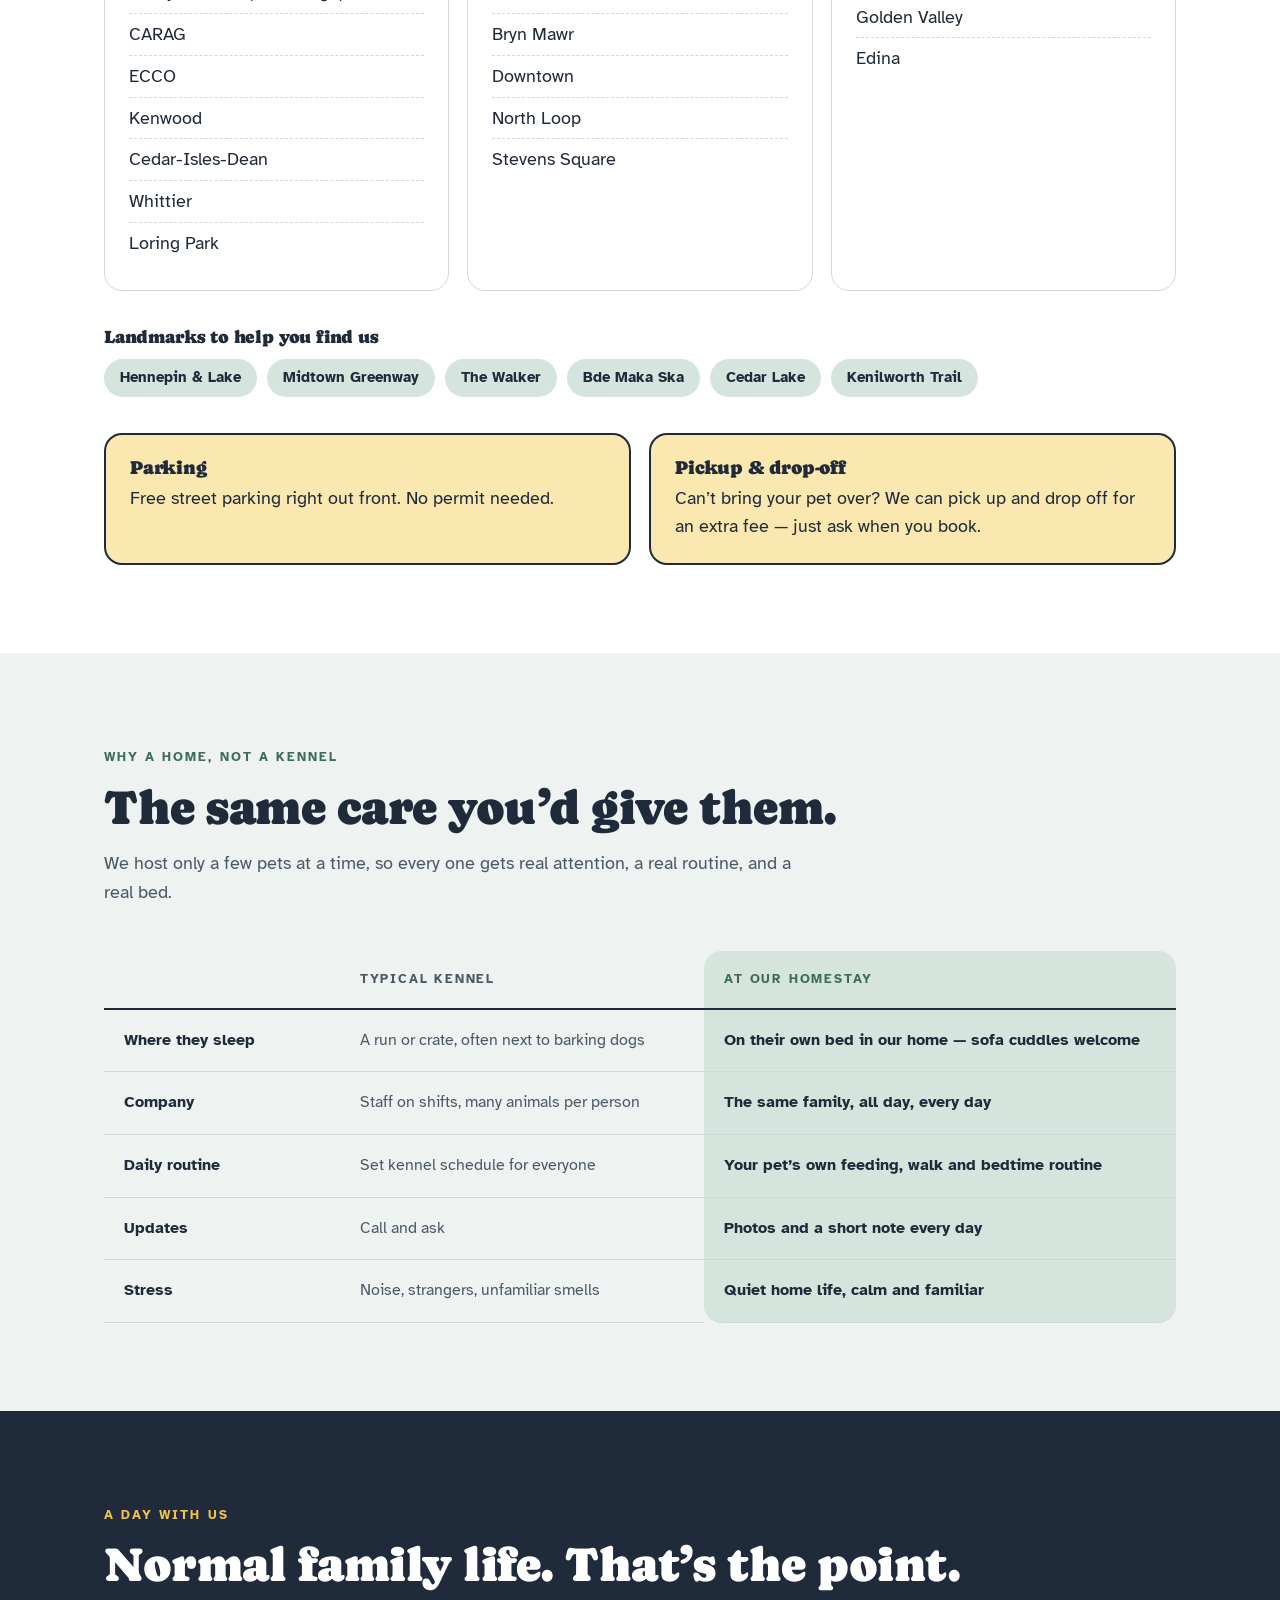
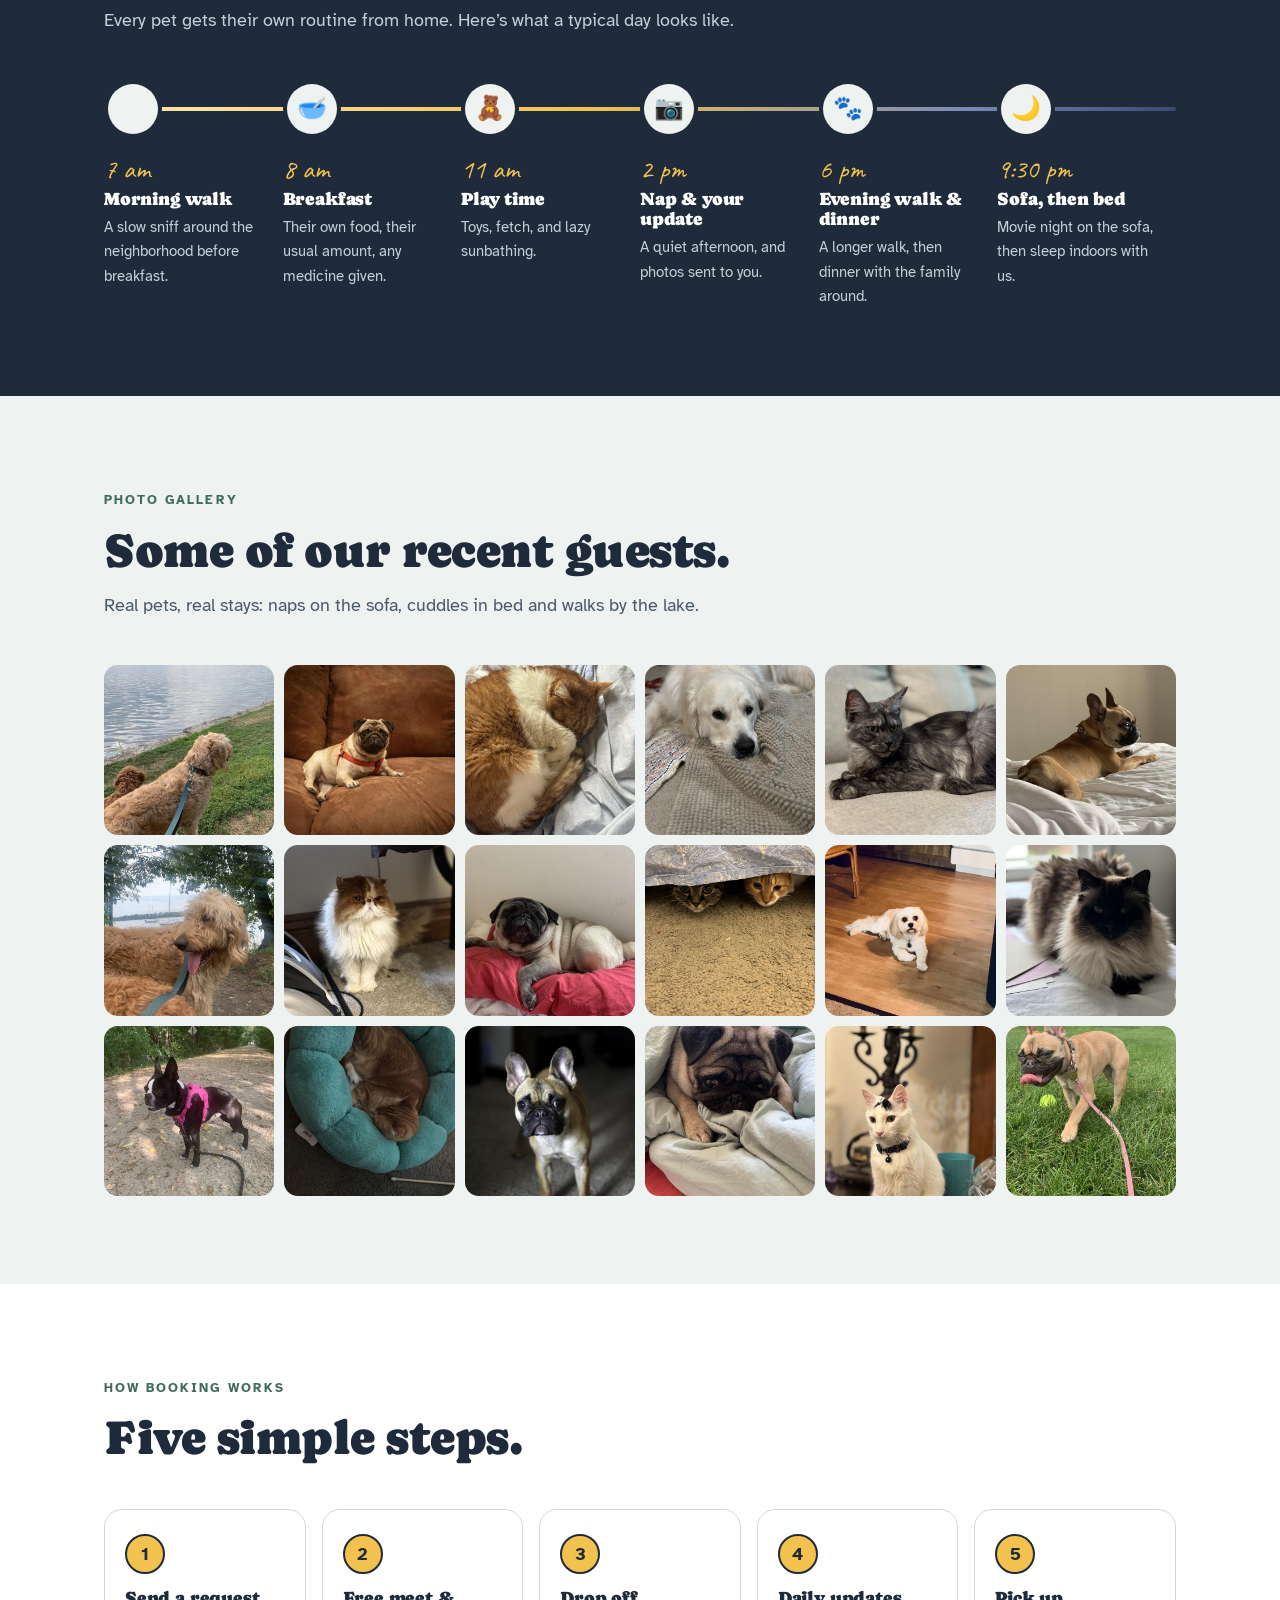
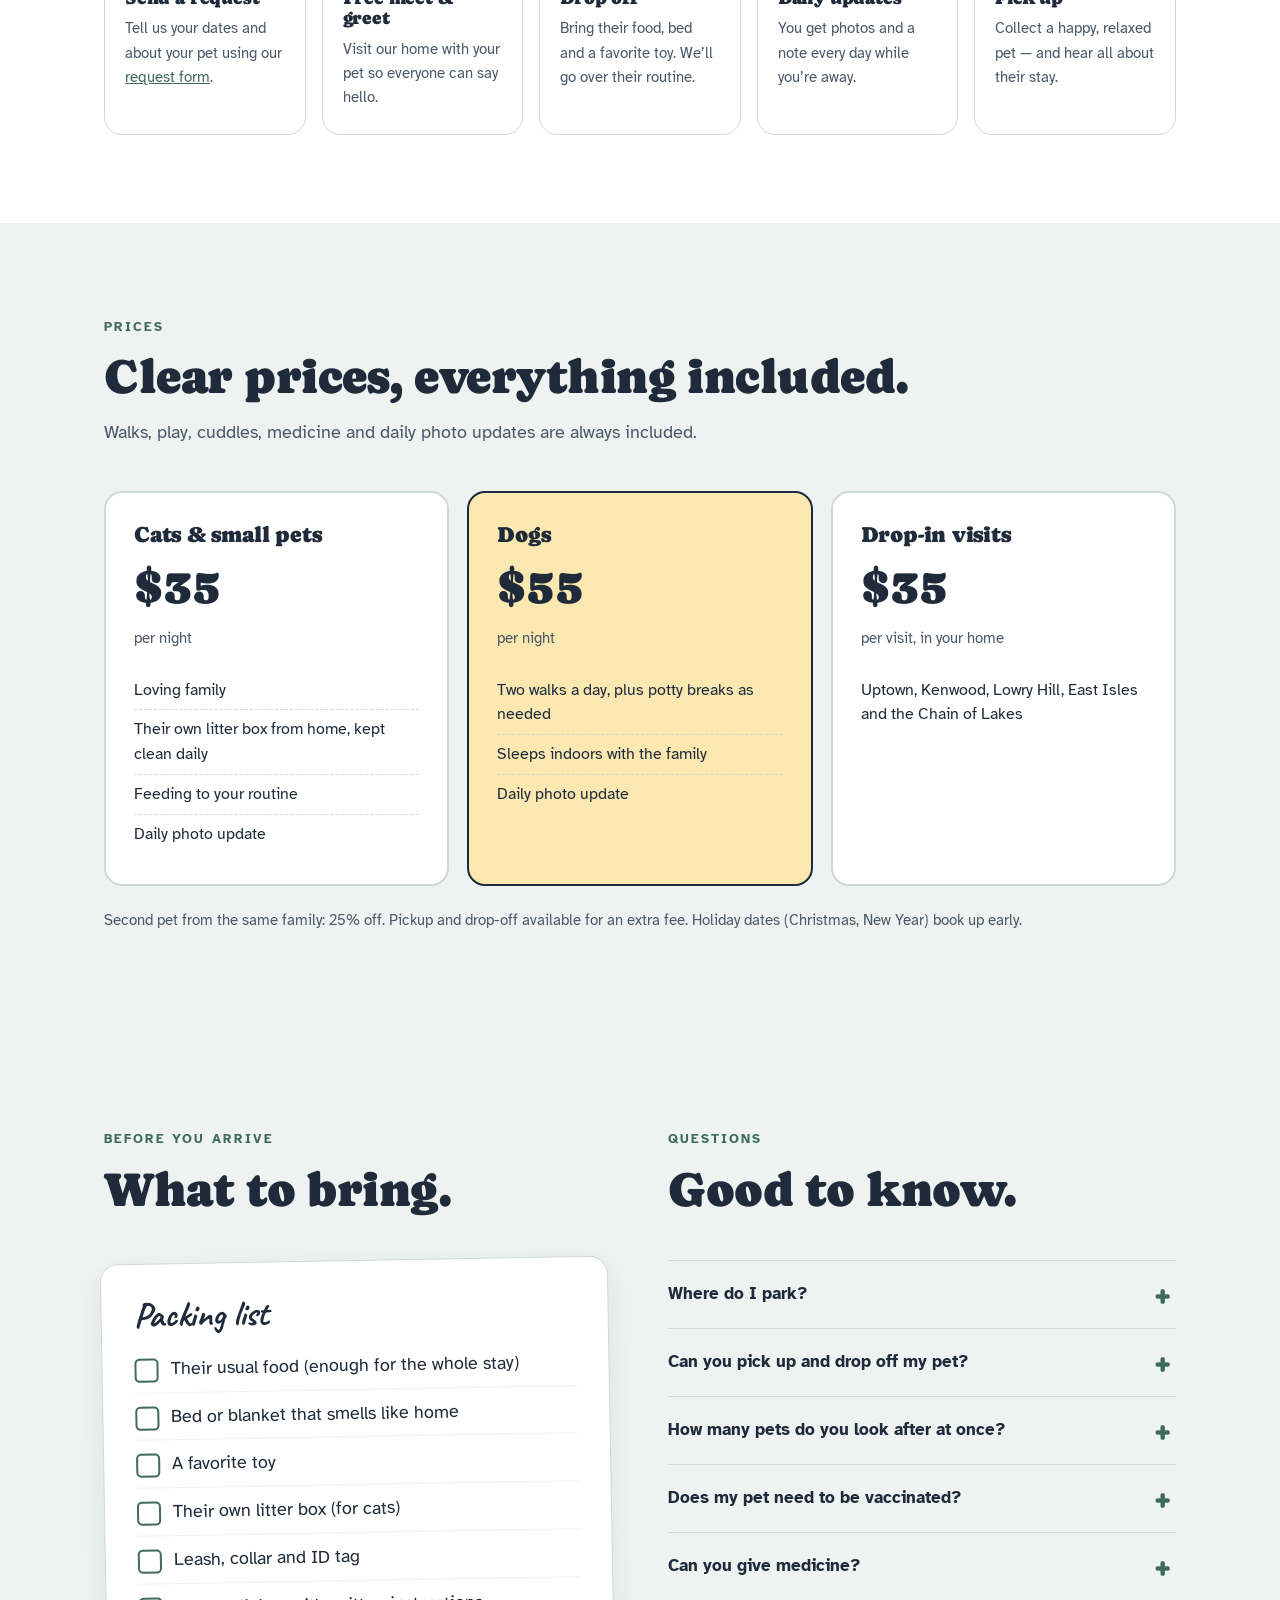
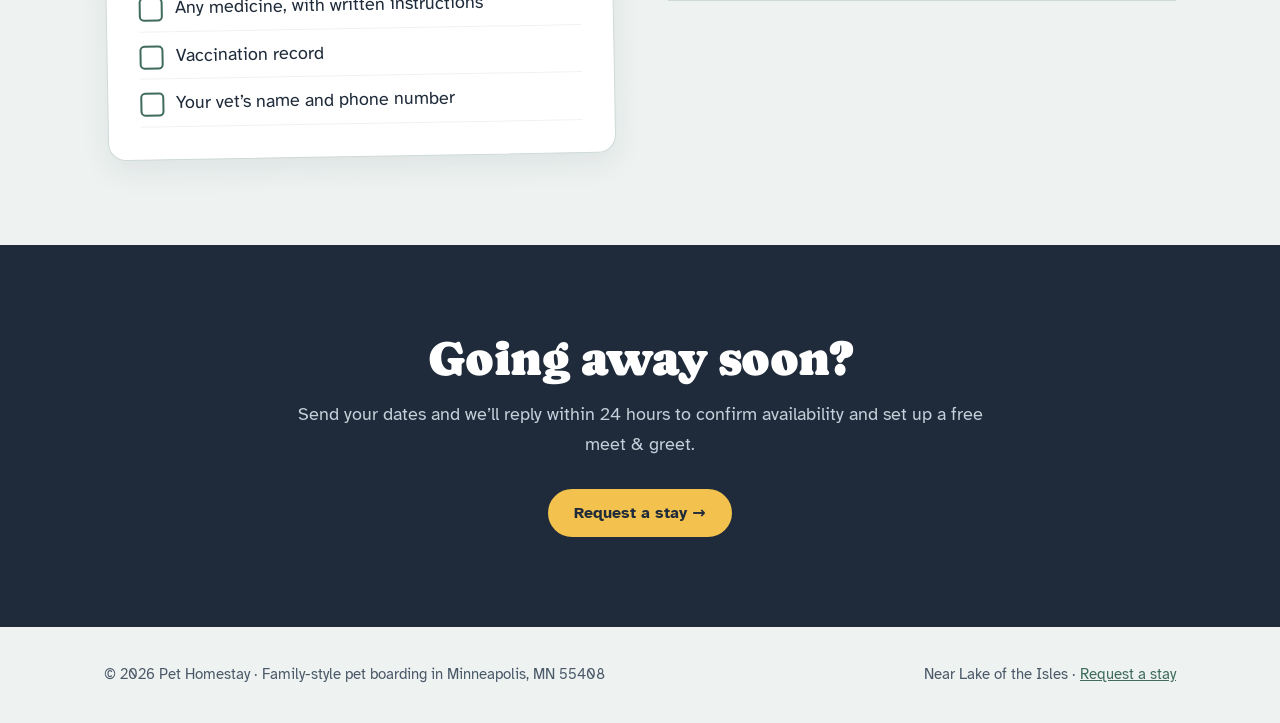
==== commit 829cd981: "Add photo gallery, remove day stay Co-Authored-By: Claude Opus 5 <noreply@anthropic.com>" ====
--- a/index.html
+++ b/index.html
@@ -130,13 +130,6 @@
     },
     {
       "@type": "Offer",
-      "name": "Day stay",
-      "price": "30",
-      "priceCurrency": "USD",
-      "description": "Per day, 8 am to 6 pm"
-    },
-    {
-      "@type": "Offer",
       "name": "Drop-in visit",
       "price": "35",
       "priceCurrency": "USD",
@@ -160,6 +153,7 @@
     <ul class="nav-links">
       <li><a href="index.html#location">Location</a></li>
       <li><a href="index.html#day">A day here</a></li>
+      <li><a href="index.html#gallery">Gallery</a></li>
       <li><a href="index.html#prices">Prices</a></li>
       <li><a href="index.html#faq">FAQ</a></li>
     </ul>
@@ -338,6 +332,41 @@
     </div>
   </section>
 
+  <!-- GALLERY -->
+  <section id="gallery">
+    <div class="wrap">
+      <div class="section-head">
+        <span class="eyebrow">Photo gallery</span>
+        <h2>Some of our recent guests.</h2>
+        <p class="lede">Real pets, real stays: naps on the sofa, cuddles in bed and walks by the lake.</p>
+      </div>
+      <ul class="gallery">
+        <li><a href="images/gallery/pet-01.jpg" data-full><img src="images/gallery/pet-01-sm.jpg" alt="Two doodles on a lake walk" width="600" height="600" loading="lazy"></a></li>
+        <li><a href="images/gallery/pet-02.jpg" data-full><img src="images/gallery/pet-02-sm.jpg" alt="Pug relaxing on the sofa" width="600" height="600" loading="lazy"></a></li>
+        <li><a href="images/gallery/pet-03.jpg" data-full><img src="images/gallery/pet-03-sm.jpg" alt="Orange and white cat curled up asleep" width="600" height="600" loading="lazy"></a></li>
+        <li><a href="images/gallery/pet-04.jpg" data-full><img src="images/gallery/pet-04-sm.jpg" alt="Golden retriever resting on a blanket" width="600" height="600" loading="lazy"></a></li>
+        <li><a href="images/gallery/pet-05.jpg" data-full><img src="images/gallery/pet-05-sm.jpg" alt="Fluffy gray cat lounging on the couch" width="600" height="600" loading="lazy"></a></li>
+        <li><a href="images/gallery/pet-06.jpg" data-full><img src="images/gallery/pet-06-sm.jpg" alt="French bulldog stretched out on the bed" width="600" height="600" loading="lazy"></a></li>
+        <li><a href="images/gallery/pet-07.jpg" data-full><img src="images/gallery/pet-07-sm.jpg" alt="Doodle on a walk by the lake" width="600" height="600" loading="lazy"></a></li>
+        <li><a href="images/gallery/pet-08.jpg" data-full><img src="images/gallery/pet-08-sm.jpg" alt="Persian cat sitting on the rug" width="600" height="600" loading="lazy"></a></li>
+        <li><a href="images/gallery/pet-09.jpg" data-full><img src="images/gallery/pet-09-sm.jpg" alt="Pug napping on a pillow" width="600" height="600" loading="lazy"></a></li>
+        <li><a href="images/gallery/pet-10.jpg" data-full><img src="images/gallery/pet-10-sm.jpg" alt="Two cats peeking out from under the bed" width="600" height="600" loading="lazy"></a></li>
+        <li><a href="images/gallery/pet-11.jpg" data-full><img src="images/gallery/pet-11-sm.jpg" alt="Small white dog lying on the wood floor" width="600" height="600" loading="lazy"></a></li>
+        <li><a href="images/gallery/pet-12.jpg" data-full><img src="images/gallery/pet-12-sm.jpg" alt="Ragdoll cat relaxing on the bed" width="600" height="600" loading="lazy"></a></li>
+        <li><a href="images/gallery/pet-13.jpg" data-full><img src="images/gallery/pet-13-sm.jpg" alt="Boston terrier on a trail walk" width="600" height="600" loading="lazy"></a></li>
+        <li><a href="images/gallery/pet-14.jpg" data-full><img src="images/gallery/pet-14-sm.jpg" alt="Cat snuggled in a round pet bed" width="600" height="600" loading="lazy"></a></li>
+        <li><a href="images/gallery/pet-15.jpg" data-full><img src="images/gallery/pet-15-sm.jpg" alt="French bulldog looking at the camera" width="600" height="600" loading="lazy"></a></li>
+        <li><a href="images/gallery/pet-16.jpg" data-full><img src="images/gallery/pet-16-sm.jpg" alt="Pug wrapped up in a blanket" width="600" height="600" loading="lazy"></a></li>
+        <li><a href="images/gallery/pet-17.jpg" data-full><img src="images/gallery/pet-17-sm.jpg" alt="White cat sitting under a lamp" width="600" height="600" loading="lazy"></a></li>
+        <li><a href="images/gallery/pet-18.jpg" data-full><img src="images/gallery/pet-18-sm.jpg" alt="French bulldog playing with a ball on the grass" width="600" height="600" loading="lazy"></a></li>
+      </ul>
+    </div>
+    <dialog class="lightbox" id="lightbox" aria-label="Photo">
+      <button class="lb-close" type="button" aria-label="Close photo">×</button>
+      <img alt="">
+    </dialog>
+  </section>
+
   <!-- HOW IT WORKS -->
   <section id="how" class="band-white">
     <div class="wrap">
@@ -383,16 +412,6 @@
             <li>Two walks a day, plus potty breaks as needed</li>
             <li>Sleeps indoors with the family</li>
             <li>Daily photo update</li>
-          </ul>
-        </div>
-        <div class="price">
-          <h3>Day stay</h3>
-          <p class="amount">$30</p>
-          <p class="per">per day, 8am – 6pm</p>
-          <ul>
-            <li>Great for a first visit</li>
-            <li>Walk, play and lunch</li>
-            <li>Photo update</li>
           </ul>
         </div>
         <div class="price">
@@ -479,5 +498,16 @@
 </footer>
 
 <script>document.getElementById("year").textContent = new Date().getFullYear();</script>
+<script>
+  const lb = document.getElementById("lightbox");
+  const lbImg = lb.querySelector("img");
+  document.querySelectorAll("[data-full]").forEach((a) => a.addEventListener("click", (e) => {
+    e.preventDefault();
+    lbImg.src = a.href;
+    lbImg.alt = a.querySelector("img").alt;
+    lb.showModal();
+  }));
+  lb.addEventListener("click", () => lb.close());
+</script>
 </body>
 </html>
--- a/styles.css
+++ b/styles.css
@@ -181,7 +181,7 @@
 .steps p { margin: 0; font-size: 0.95rem; color: var(--ink-soft); }
 
 /* pricing */
-.prices { display: grid; grid-template-columns: repeat(4, 1fr); gap: 18px; }
+.prices { display: grid; grid-template-columns: repeat(3, 1fr); gap: 18px; }
 .price {
   background: var(--mist); border-radius: var(--radius); padding: 30px 28px;
   border: 2px solid transparent;
@@ -290,6 +290,16 @@
 .practical h3 { font-size: 1.2rem; margin-bottom: 6px; }
 .practical p { margin: 0; }
 
+/* ---------- gallery ---------- */
+.gallery { list-style: none; margin: 0; padding: 0; display: grid; grid-template-columns: repeat(6, 1fr); gap: 10px; }
+.gallery a { display: block; border-radius: 14px; overflow: hidden; background: var(--sofa-soft); }
+.gallery img { width: 100%; height: auto; aspect-ratio: 1; object-fit: cover; transition: transform .3s ease; }
+.gallery a:hover img { transform: scale(1.04); }
+.lightbox { border: 0; padding: 0; background: transparent; max-width: min(92vw, 1100px); max-height: 92vh; }
+.lightbox::backdrop { background: rgba(31, 43, 58, .88); }
+.lightbox img { max-width: min(92vw, 1100px); max-height: 88vh; width: auto; height: auto; border-radius: 14px; }
+.lb-close { position: fixed; top: 16px; right: 20px; width: 48px; height: 48px; border-radius: 50%; border: 2px solid var(--ink); background: var(--lamp); font: 700 1.6rem/1 var(--body); cursor: pointer; }
+
 /* ---------- cta + contact ---------- */
 .cta { text-align: center; }
 .cta h2 { color: var(--white); margin-bottom: 14px; }
@@ -312,8 +322,9 @@
   .hero-grid, .two-col, .book-grid { grid-template-columns: 1fr; }
   .house { max-width: 460px; margin: 0 auto; }
   .steps { grid-template-columns: 1fr 1fr; }
-  .prices { grid-template-columns: 1fr 1fr; }
+  .prices { grid-template-columns: 1fr; }
   .rings, .drive { grid-template-columns: 1fr; }
+  .gallery { grid-template-columns: repeat(3, 1fr); }
   .map-grid { grid-template-columns: 1fr; }
   .day { grid-template-columns: 1fr; gap: 26px; }
   .day::before { left: 27px; right: auto; top: 0; bottom: 0; width: 4px; height: auto;
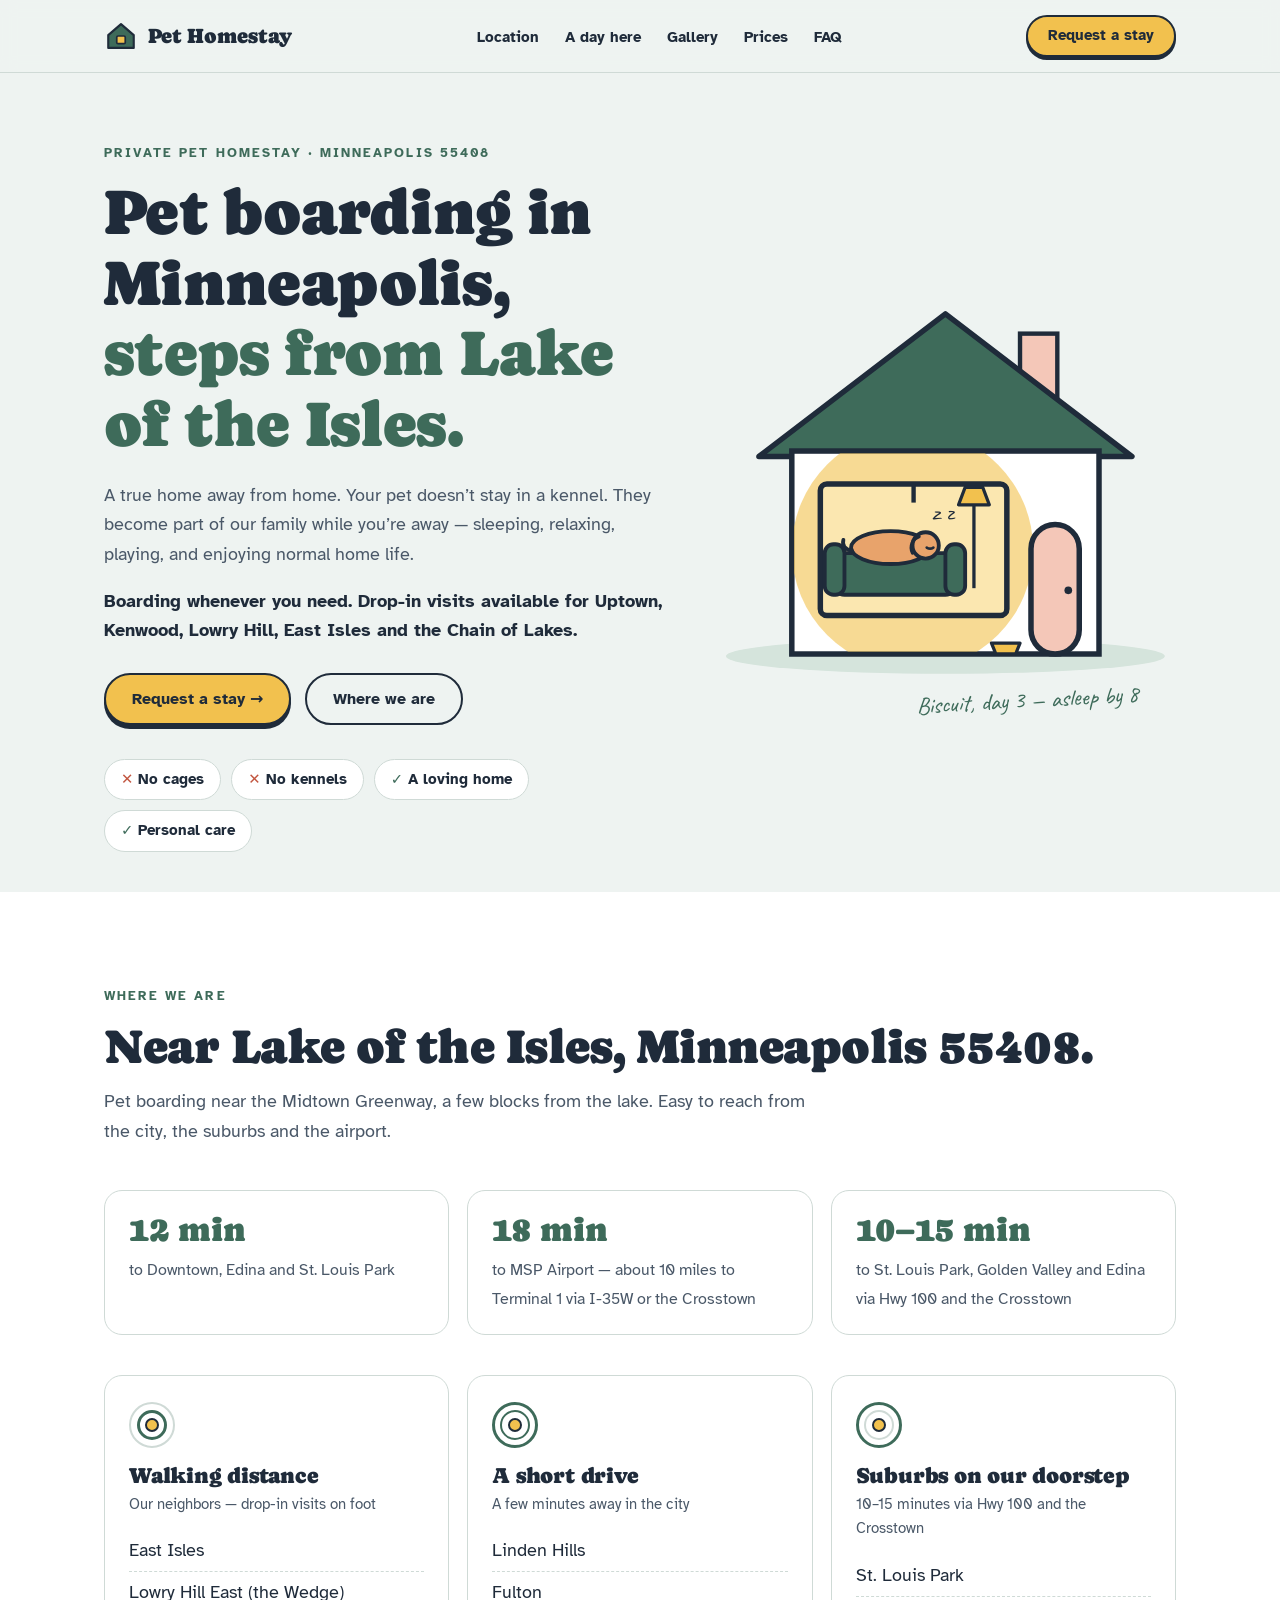
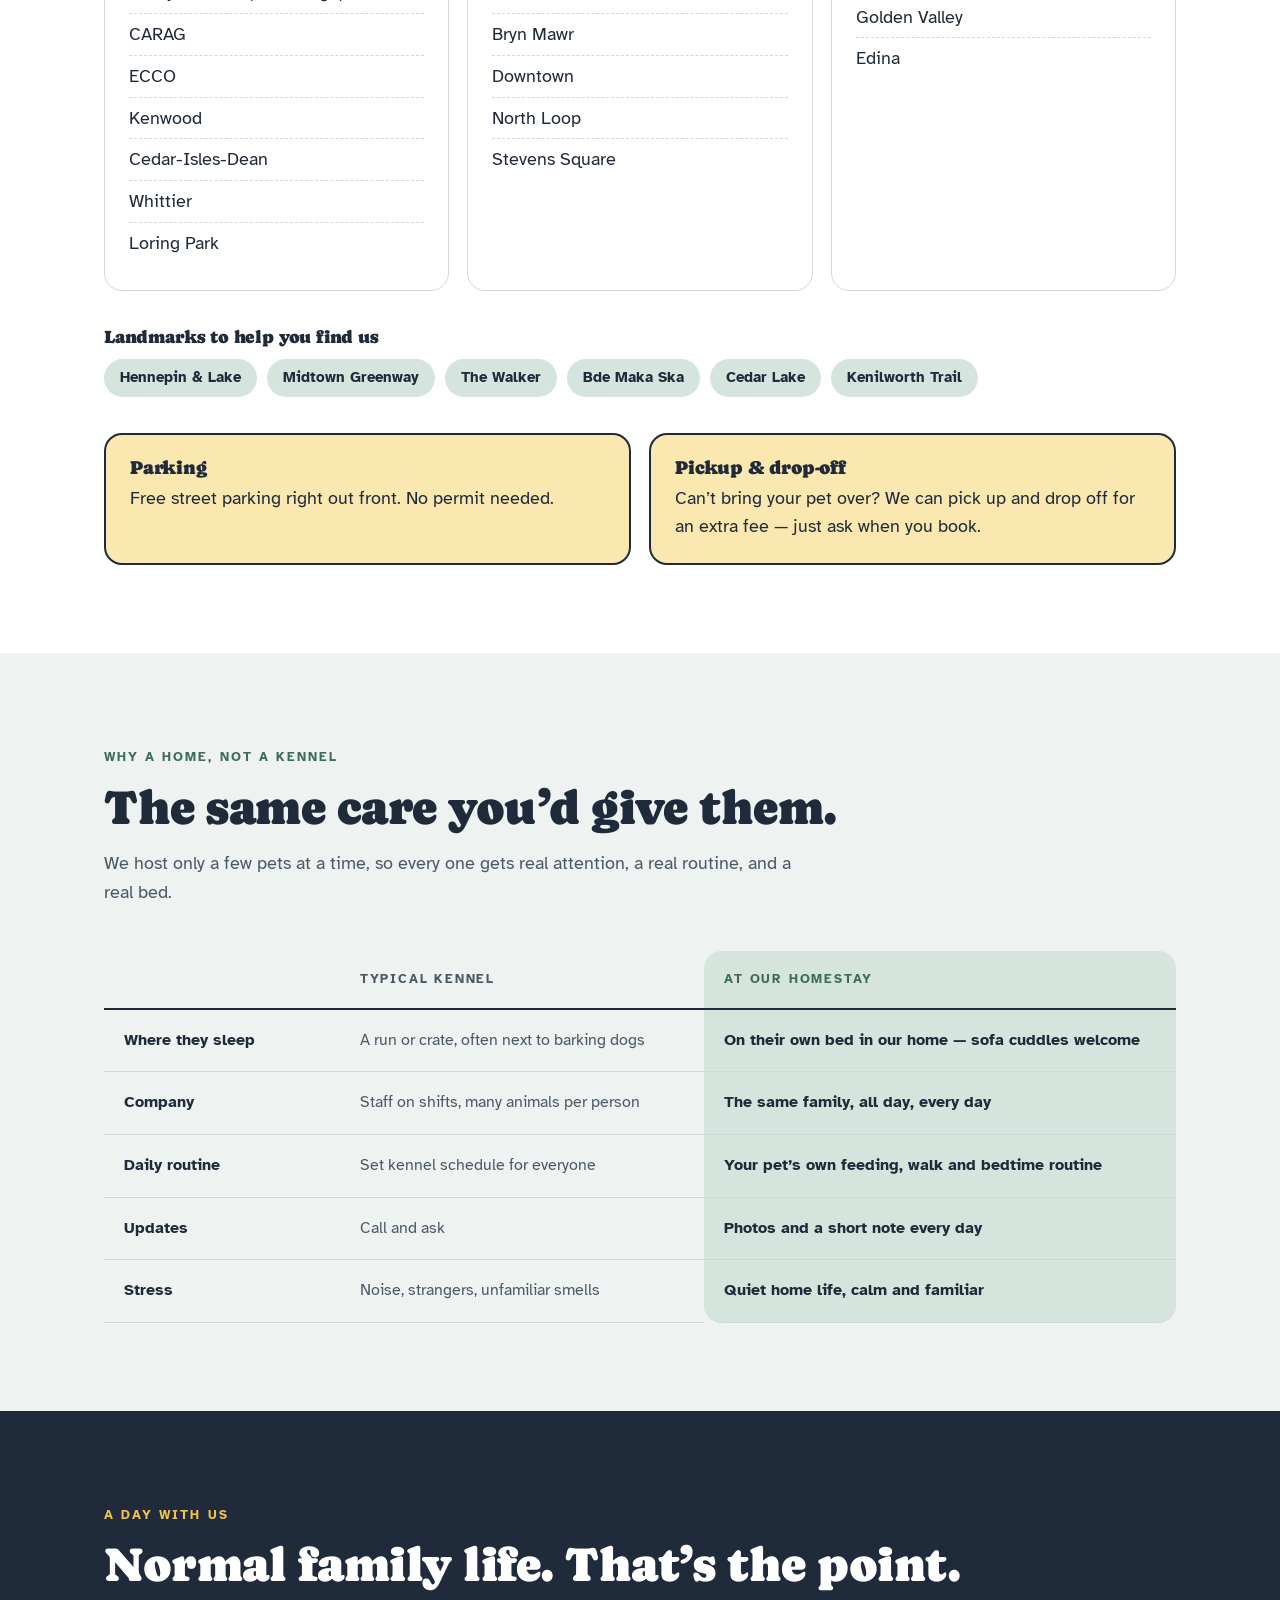
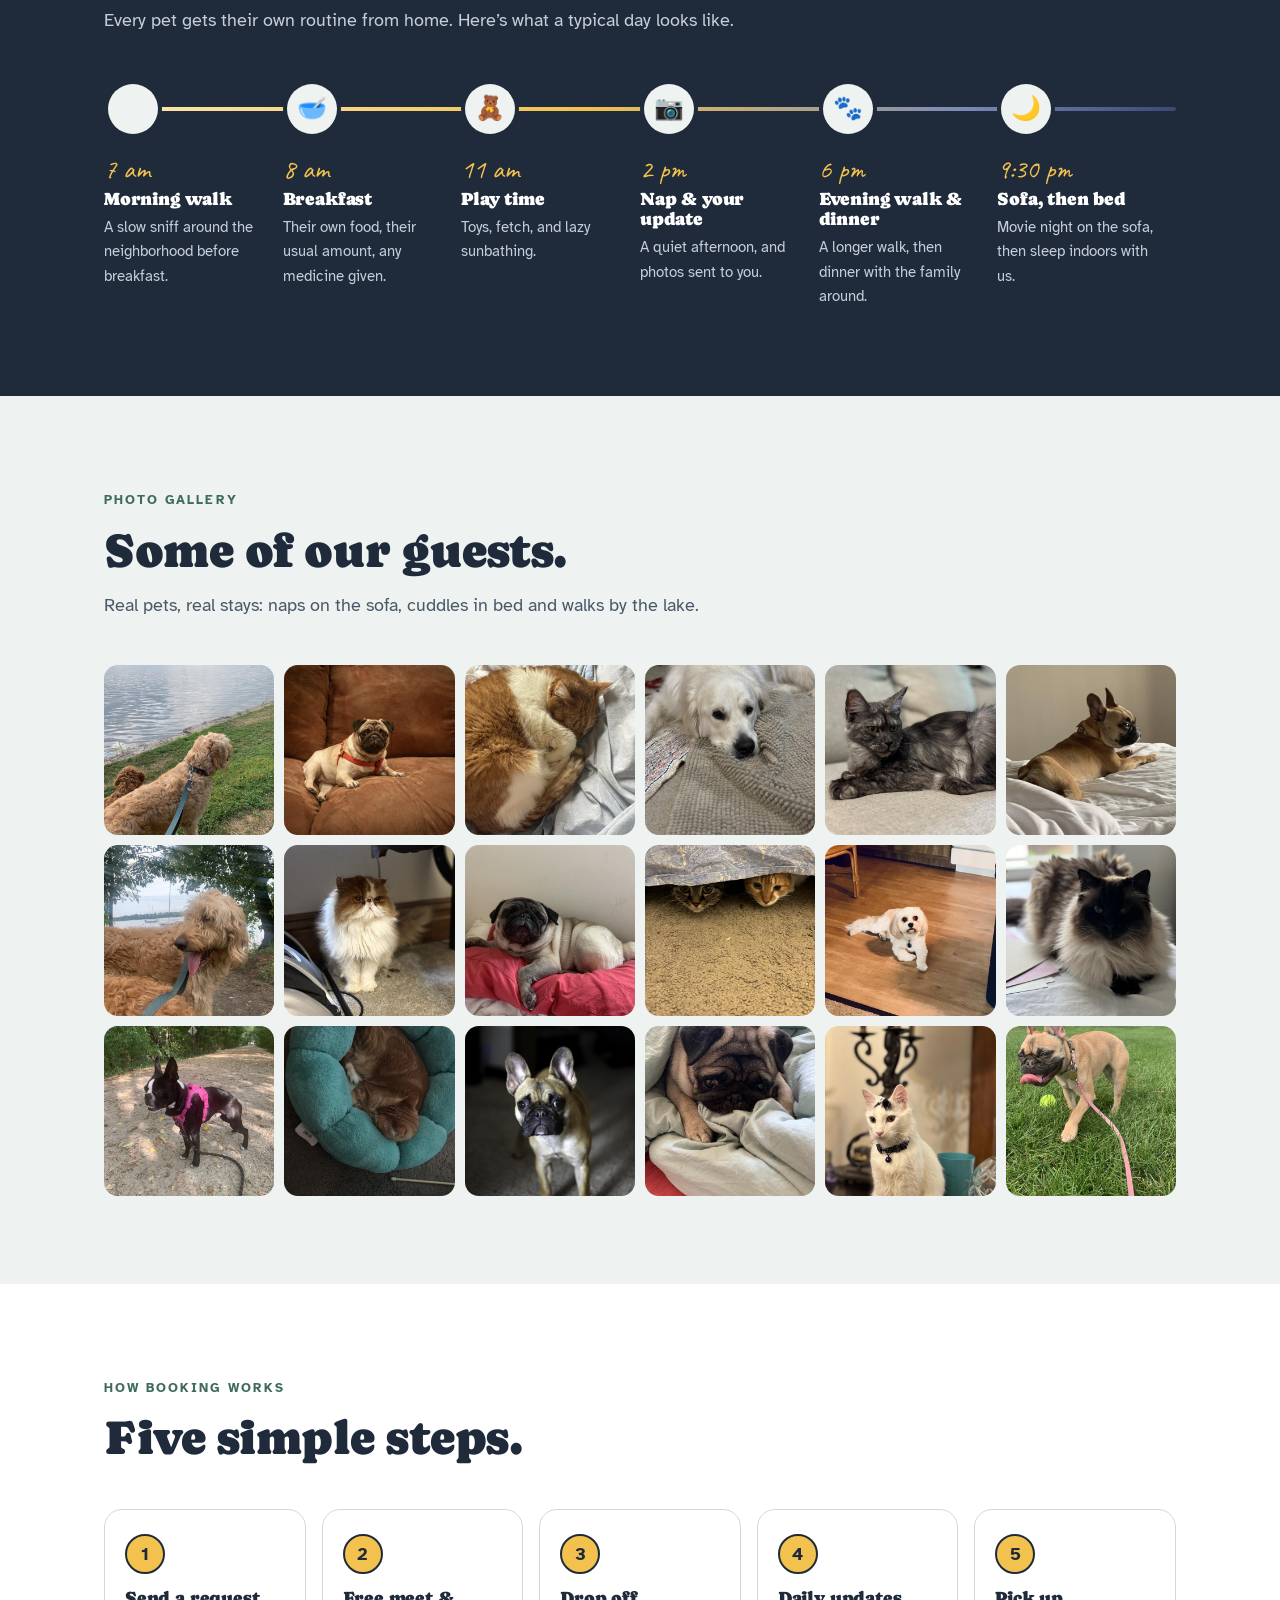
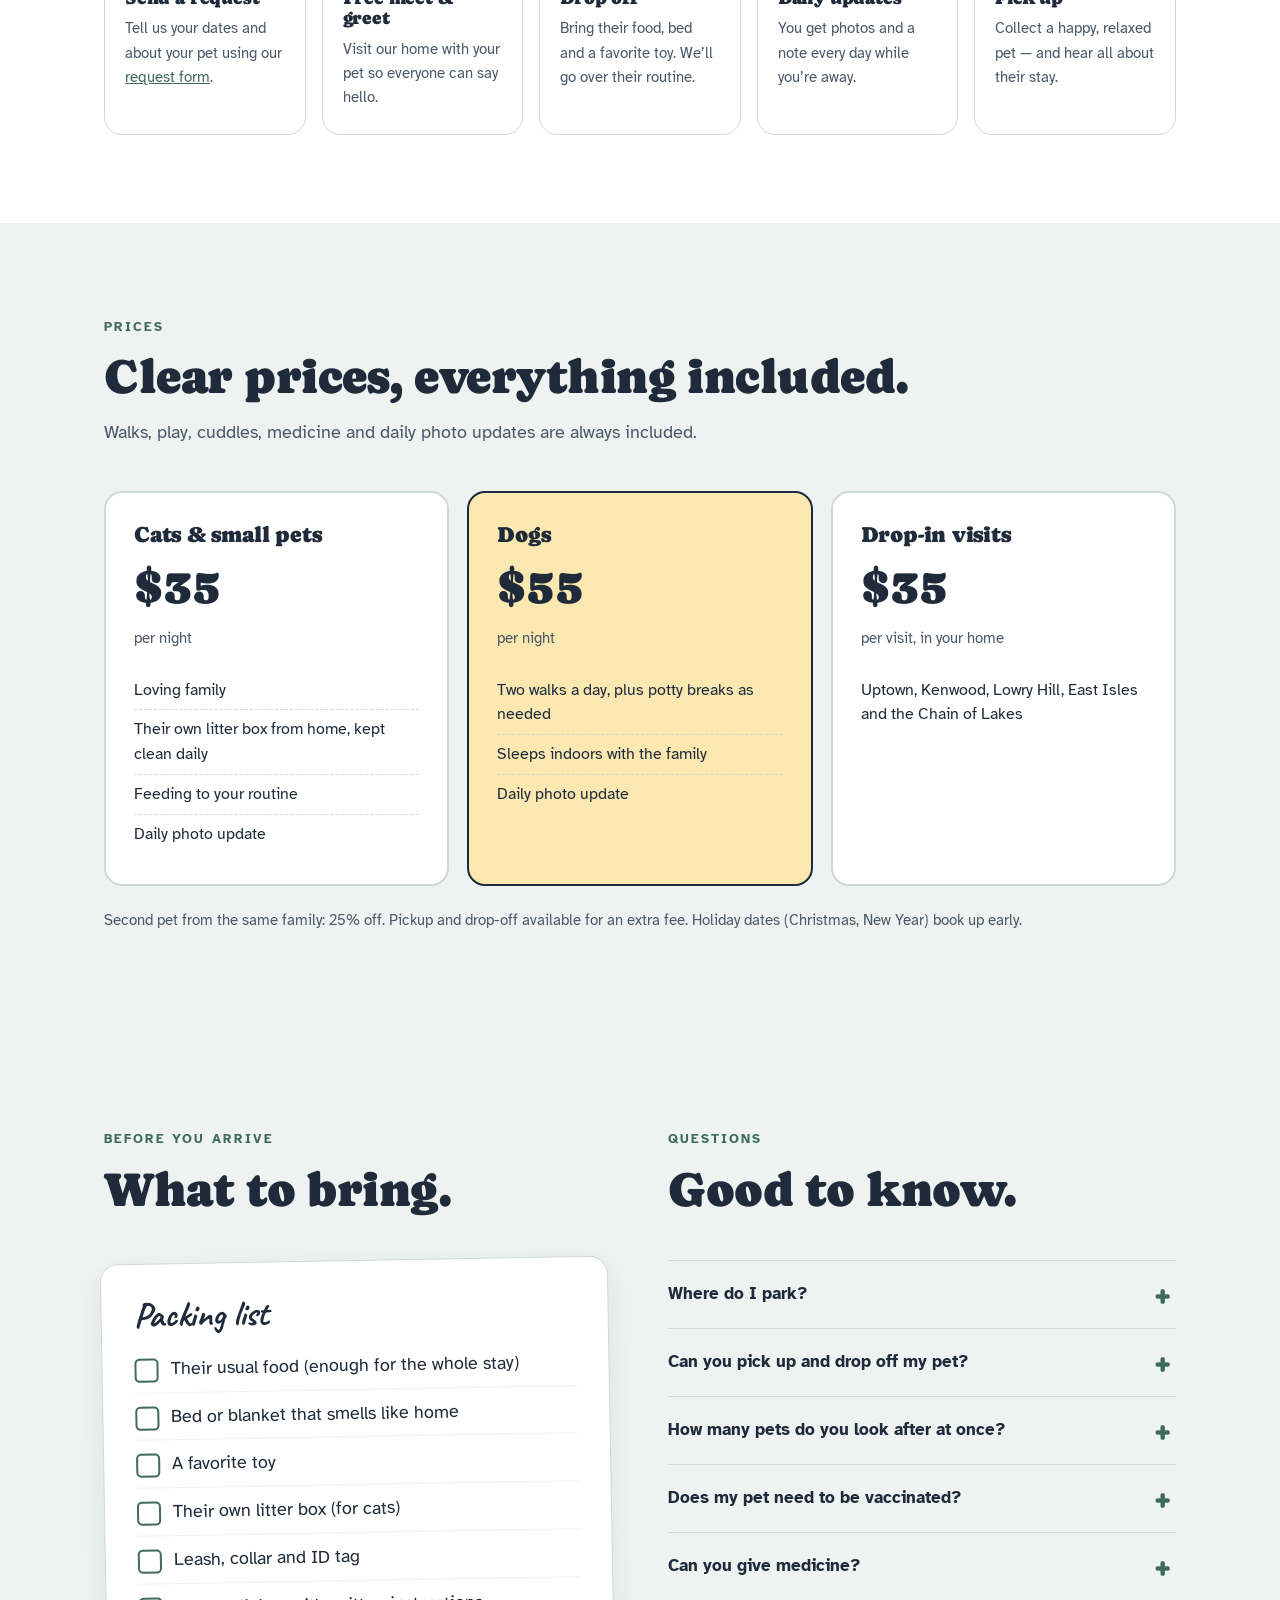
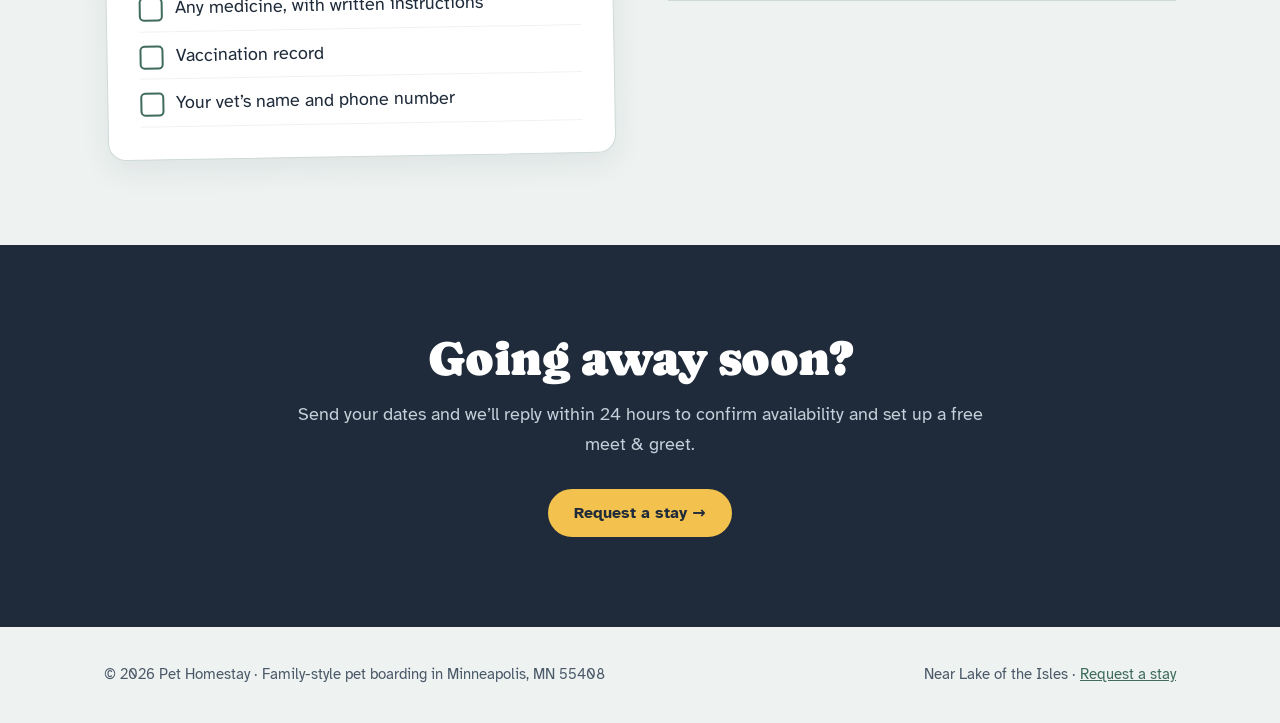
==== commit e2cb3f92: "Gallery heading: drop 'recent' Co-Authored-By: Claude Opus 5 <noreply@anthropic.com>" ====
--- a/index.html
+++ b/index.html
@@ -337,7 +337,7 @@
     <div class="wrap">
       <div class="section-head">
         <span class="eyebrow">Photo gallery</span>
-        <h2>Some of our recent guests.</h2>
+        <h2>Some of our guests.</h2>
         <p class="lede">Real pets, real stays: naps on the sofa, cuddles in bed and walks by the lake.</p>
       </div>
       <ul class="gallery">
